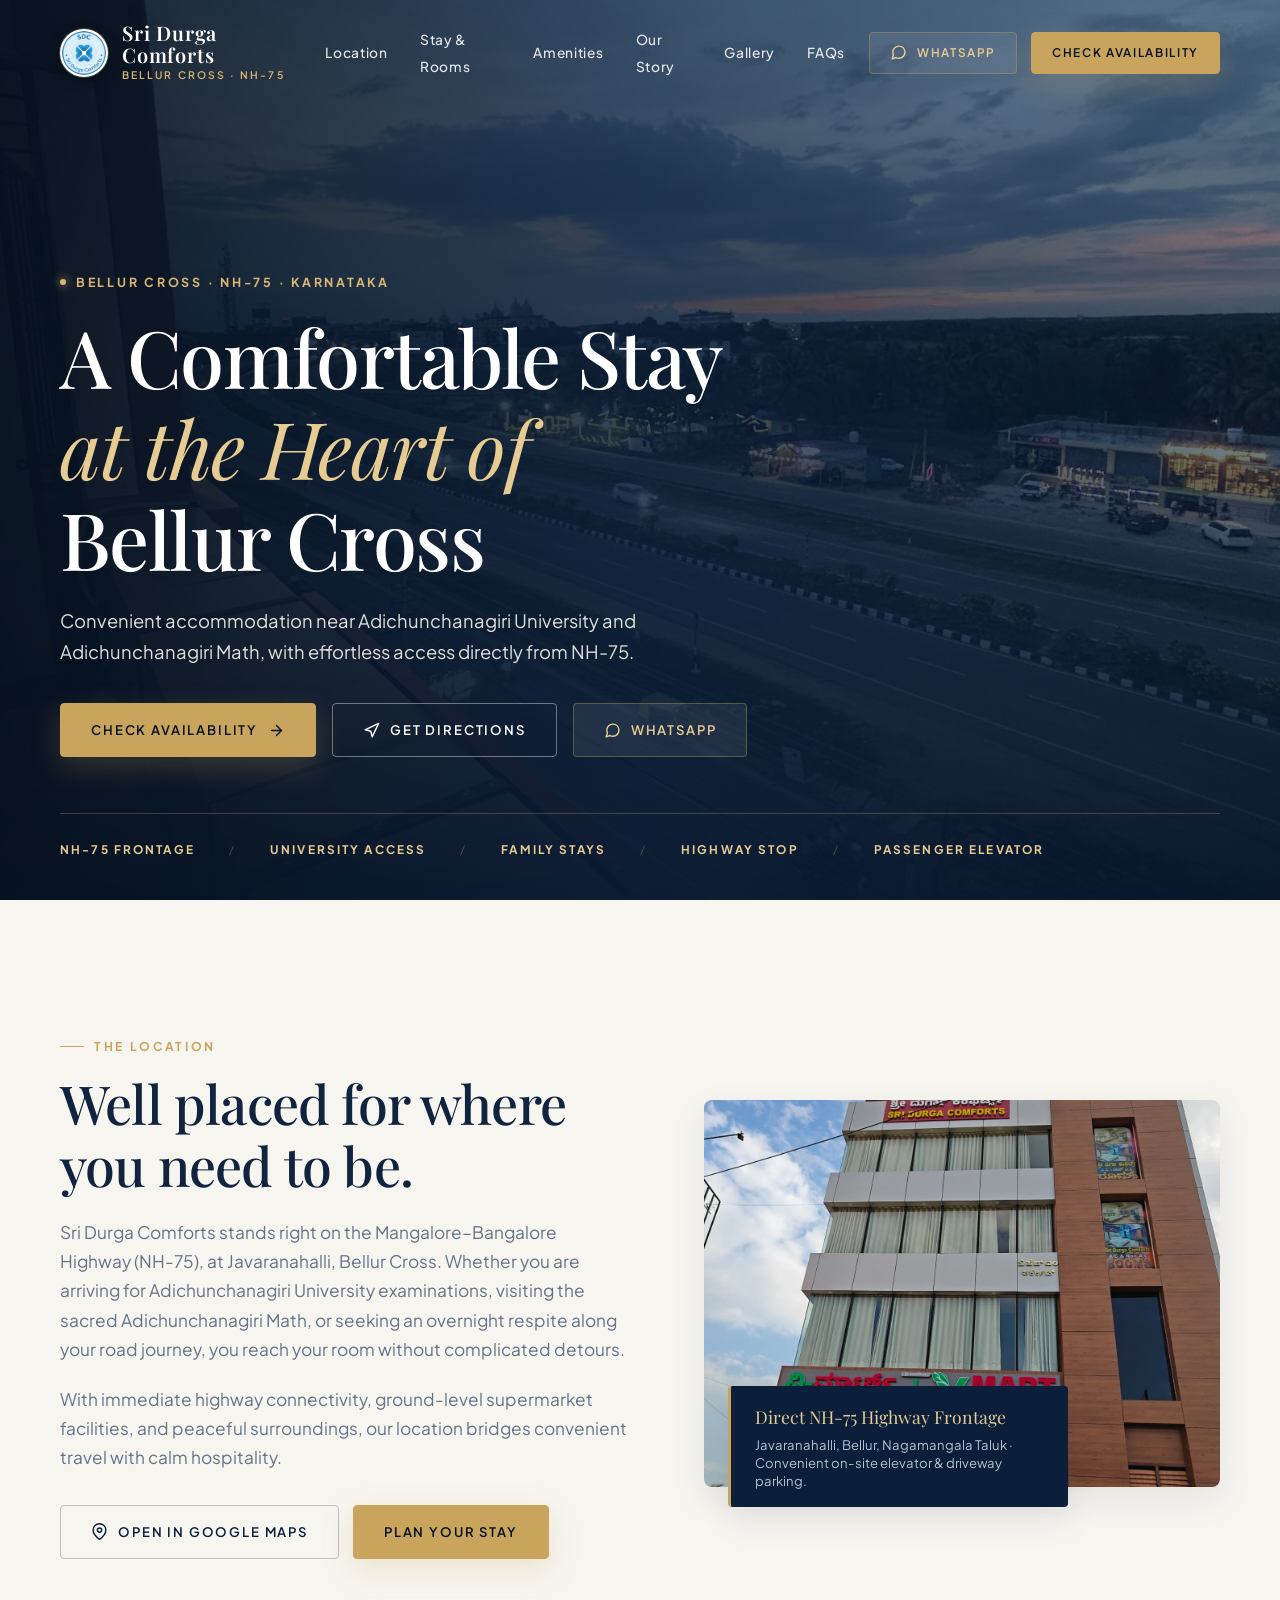
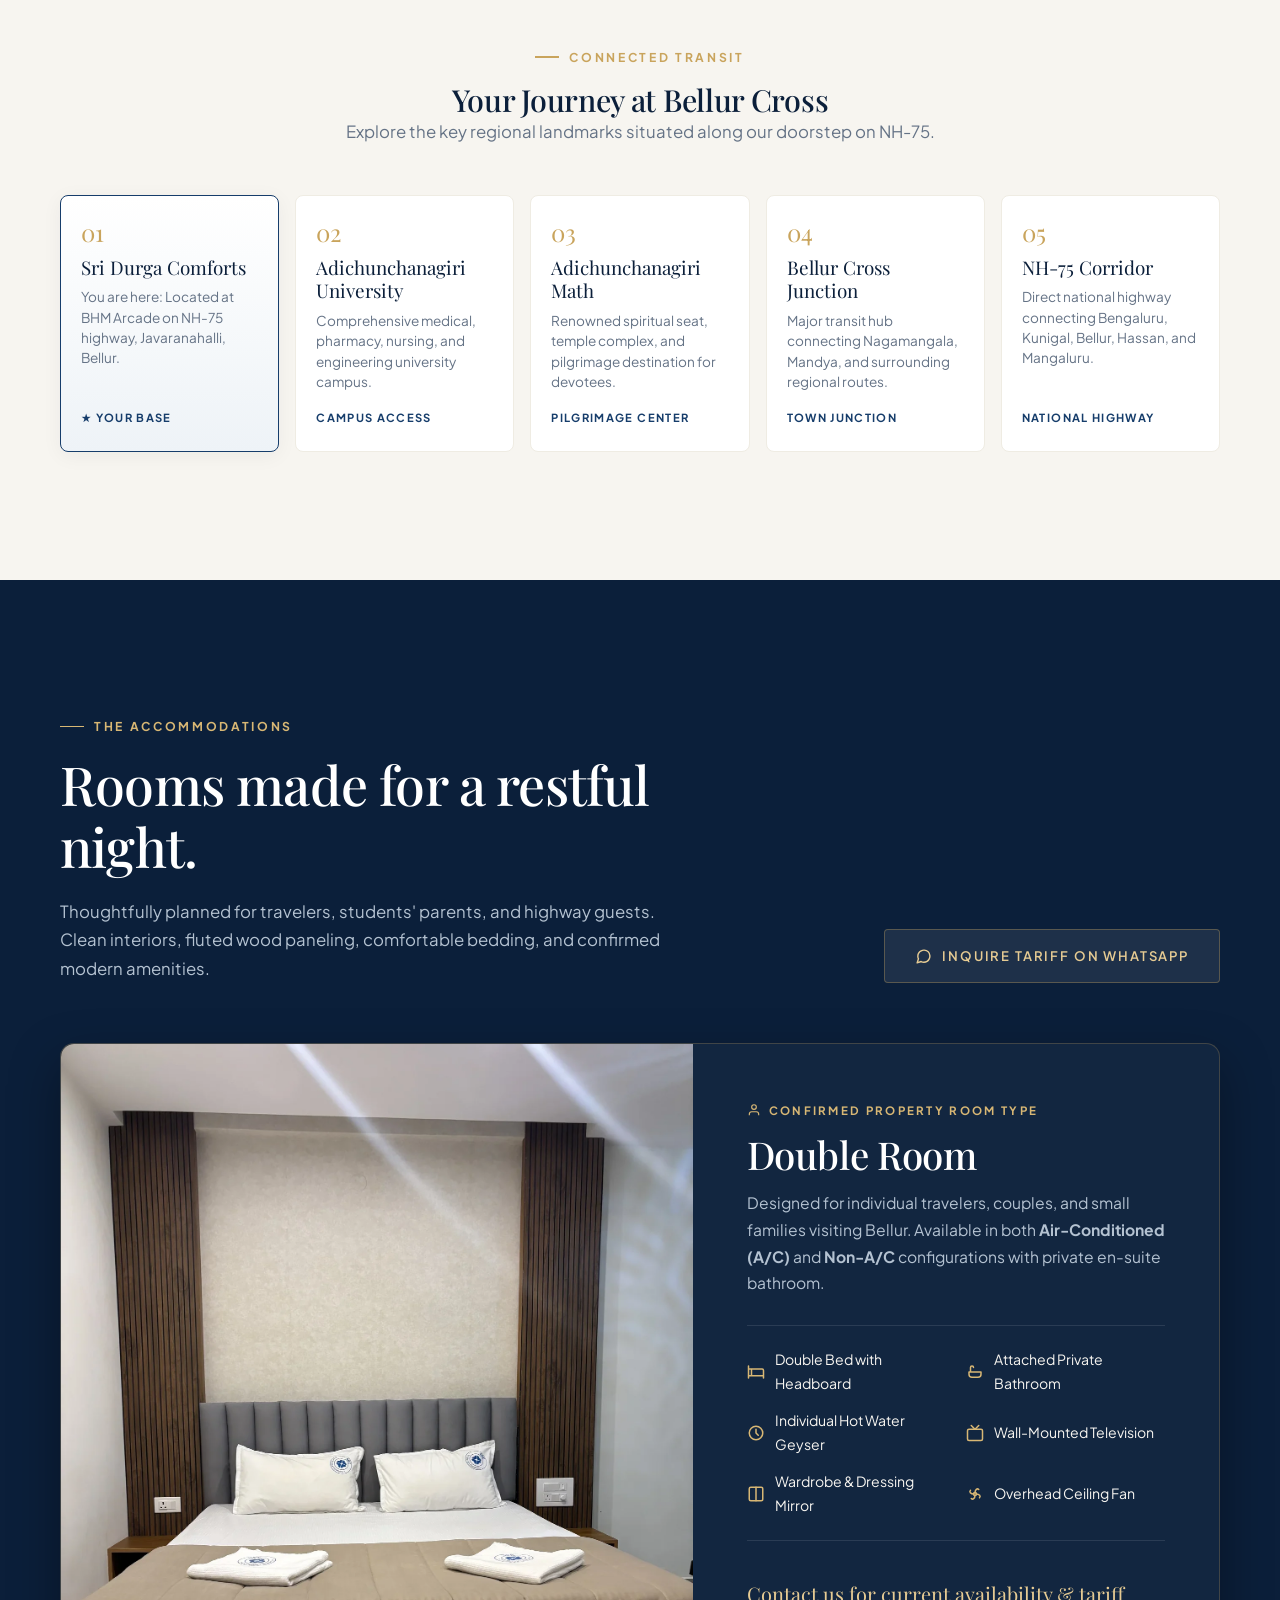
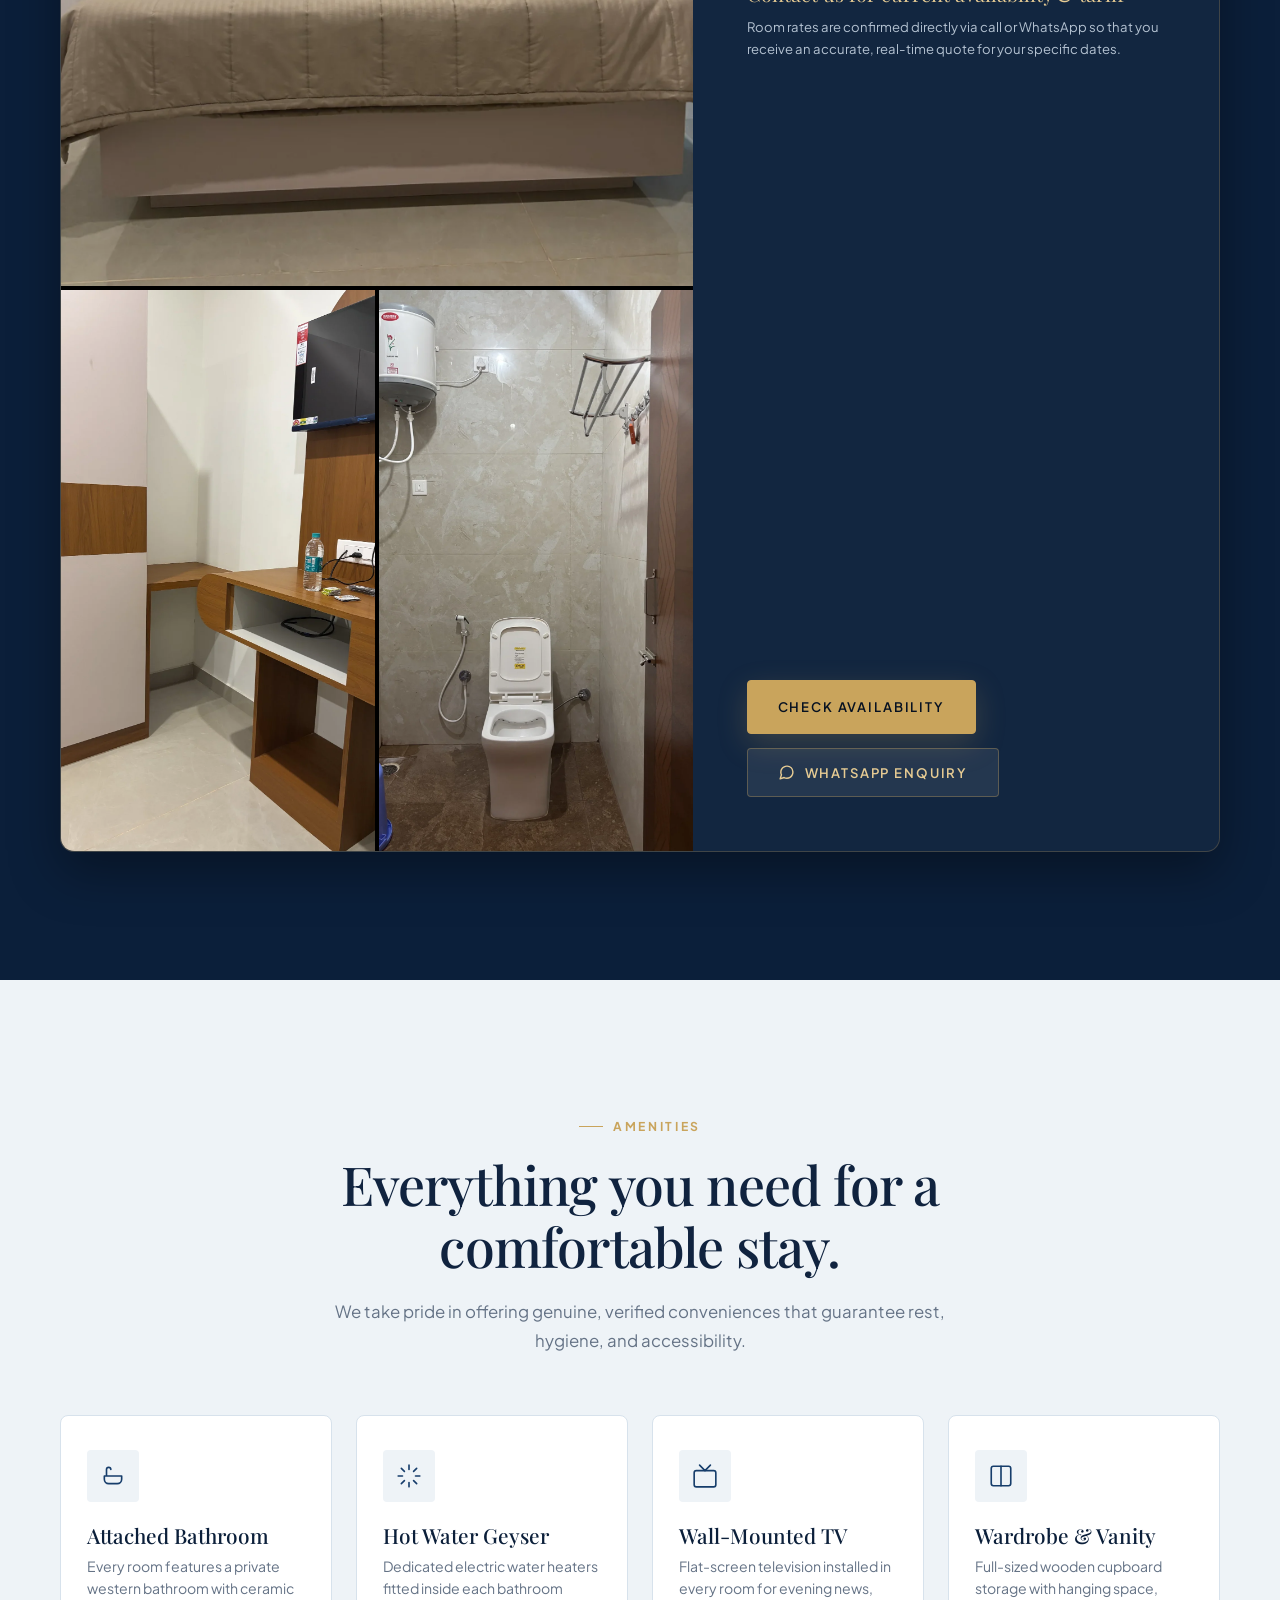
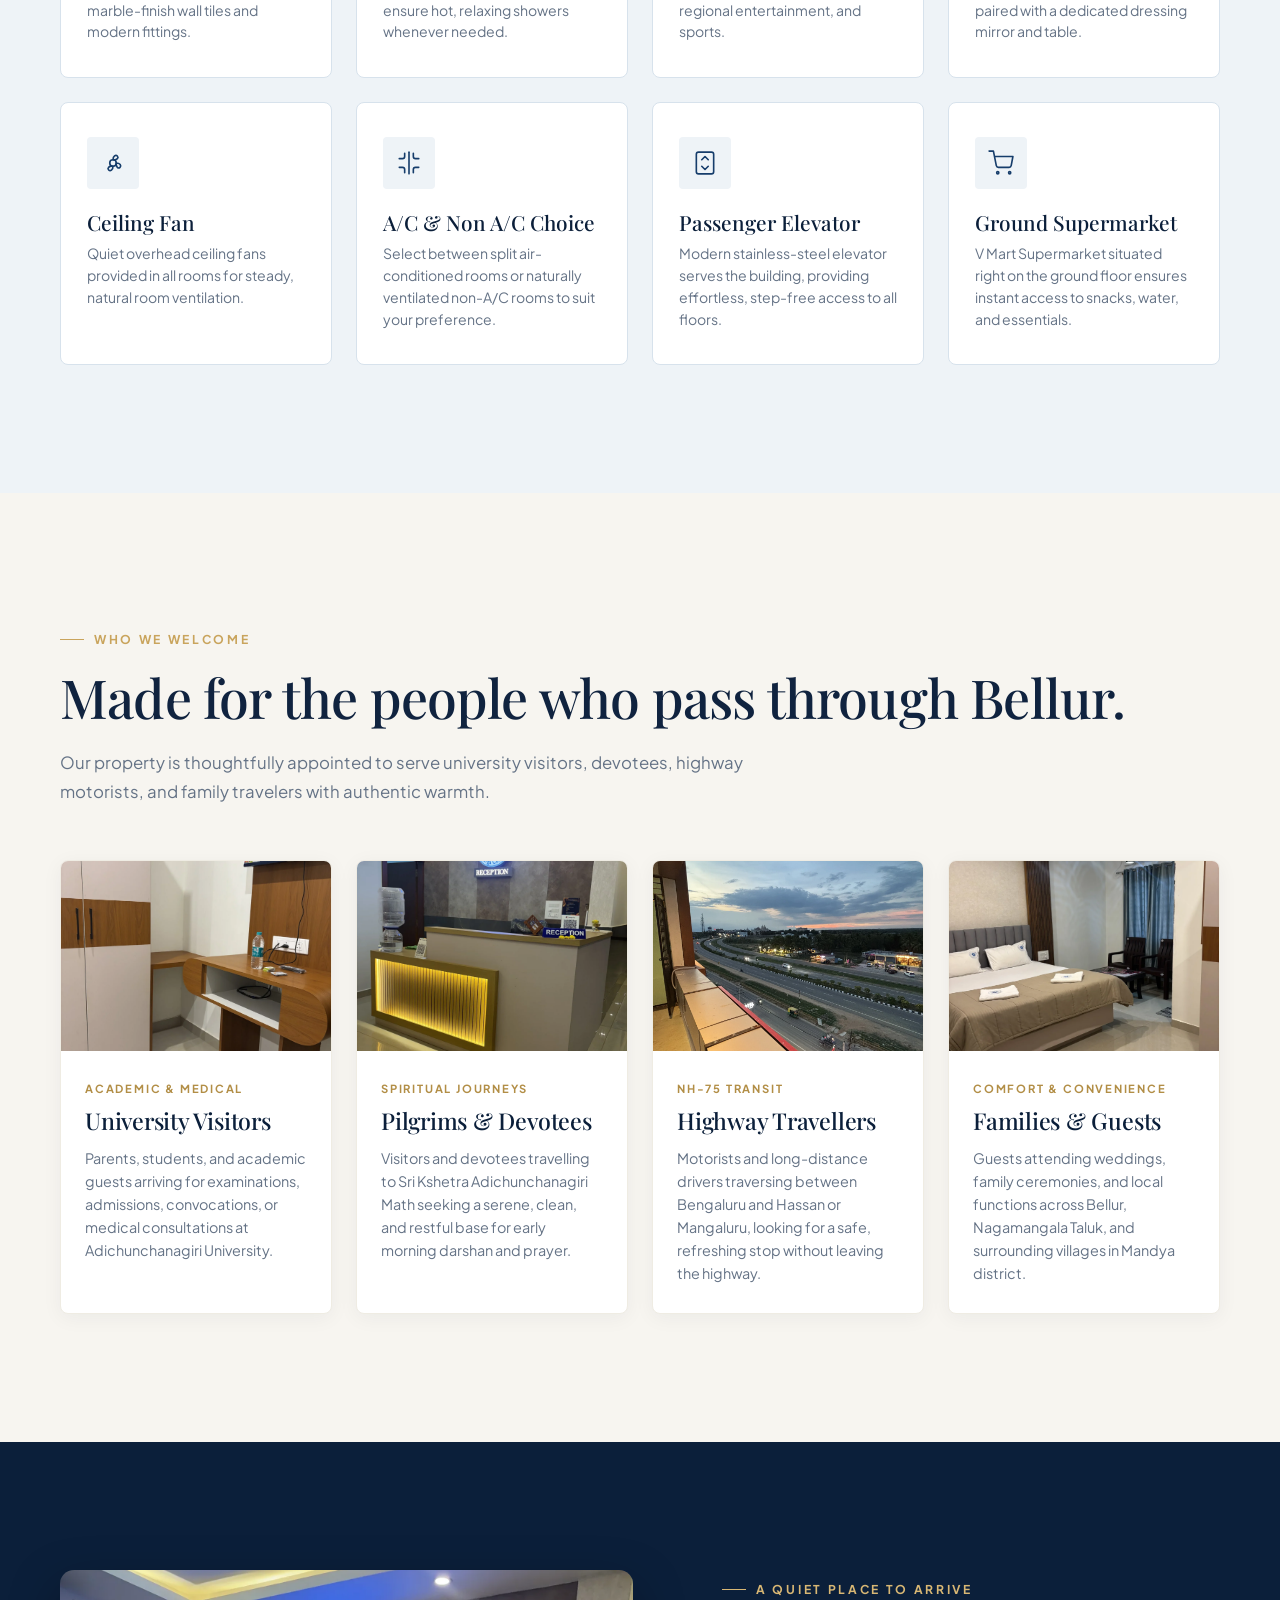
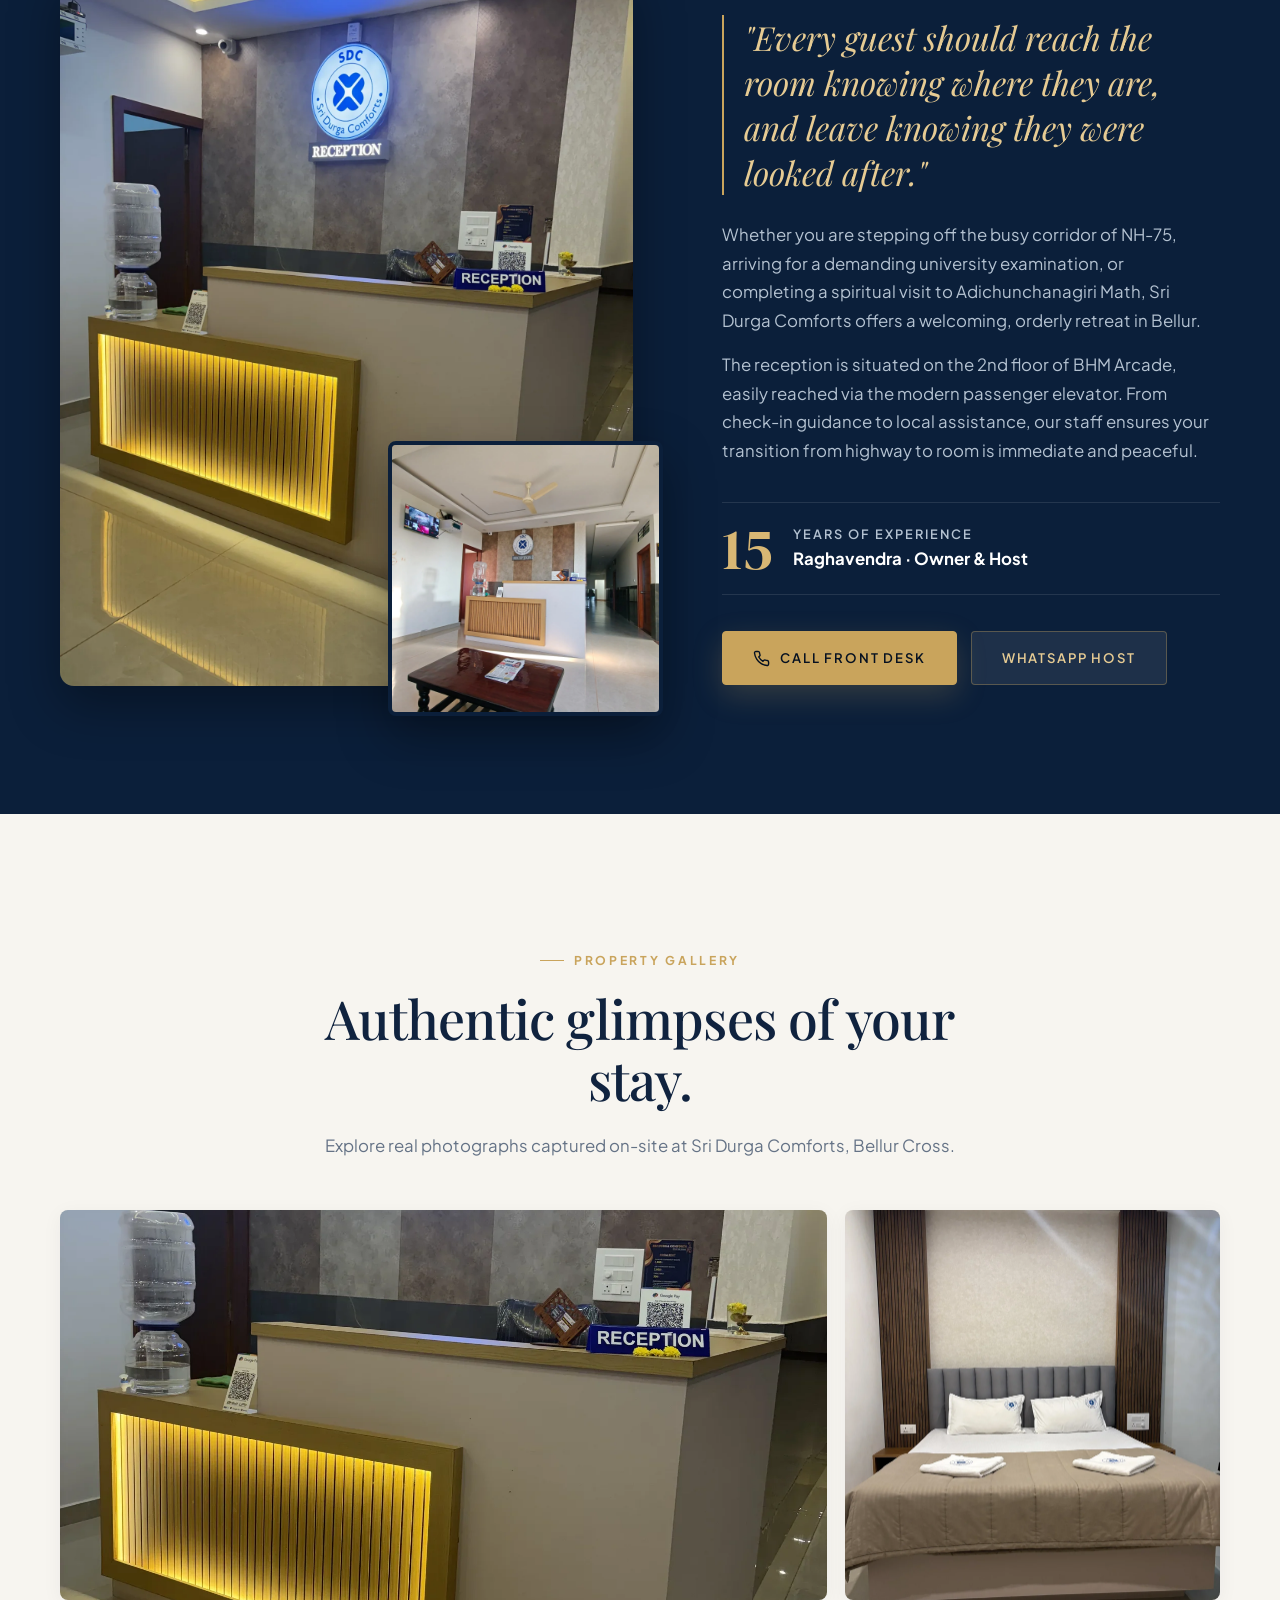
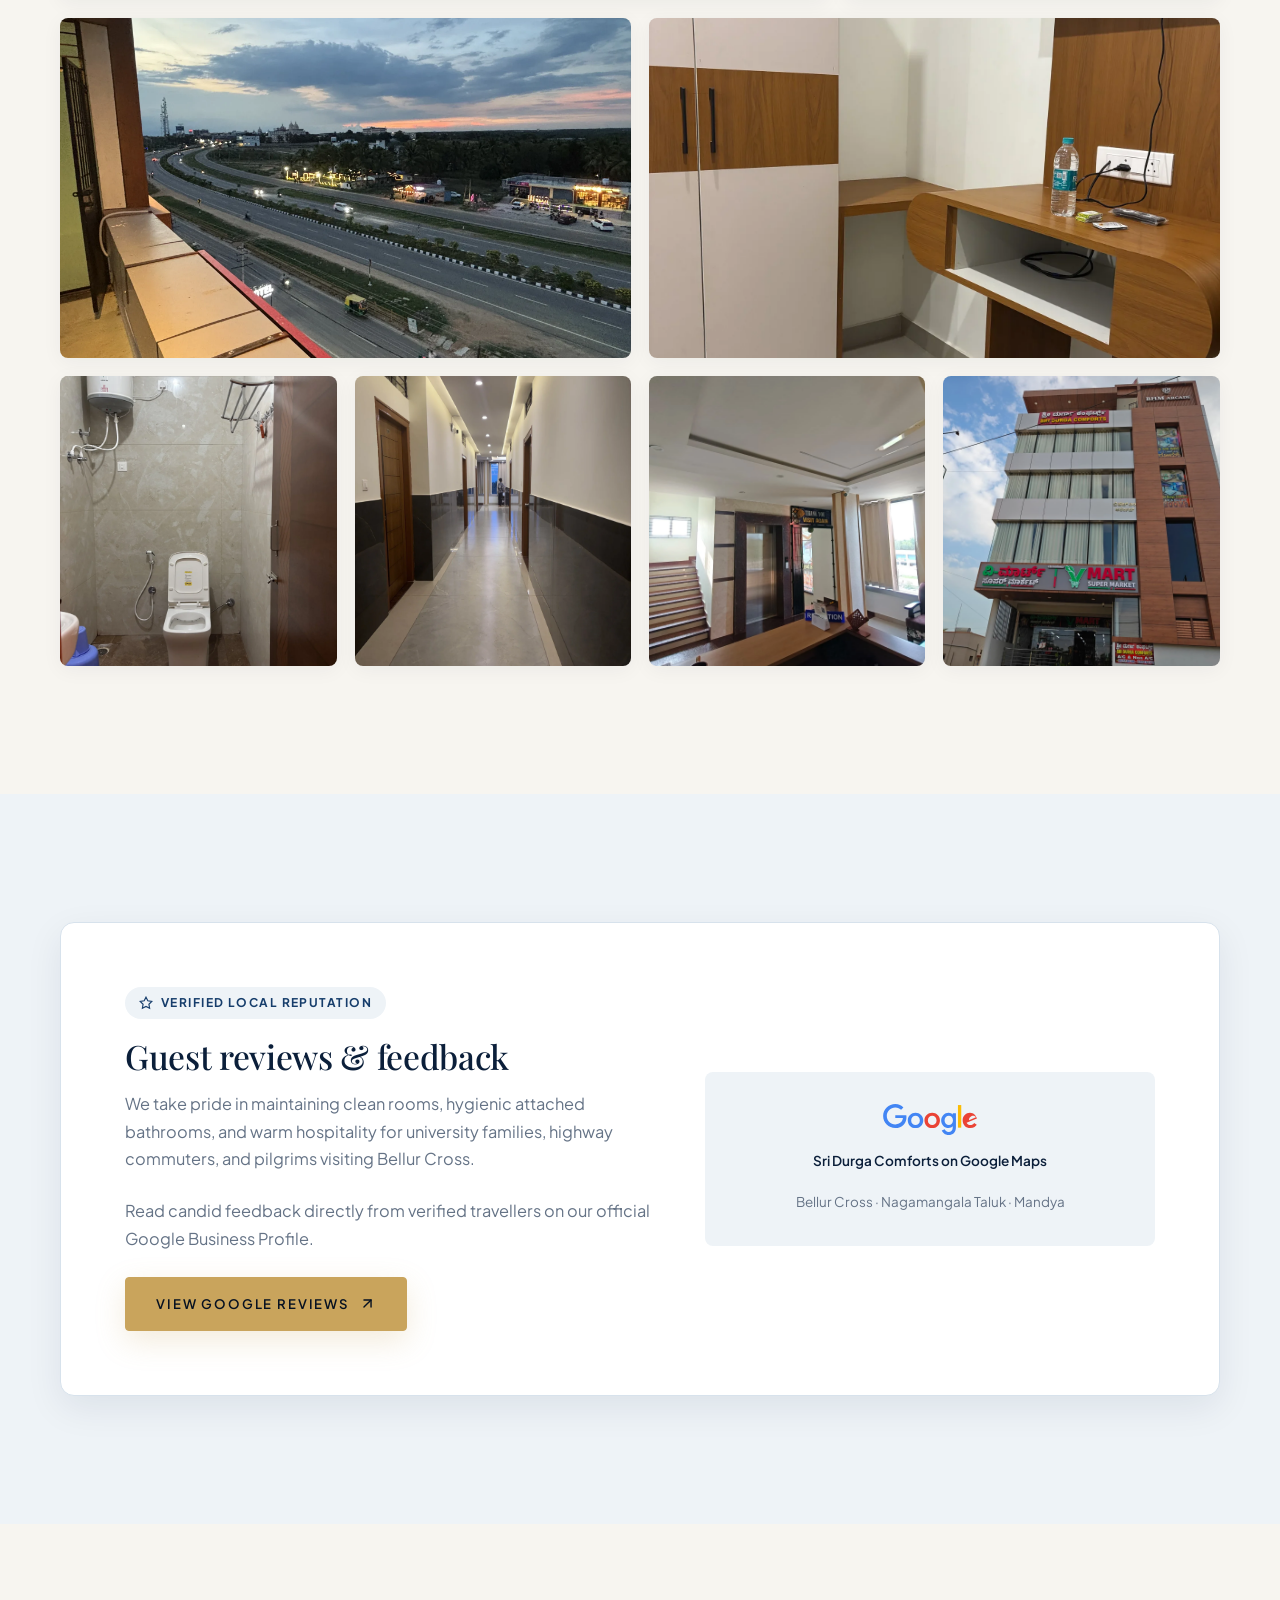
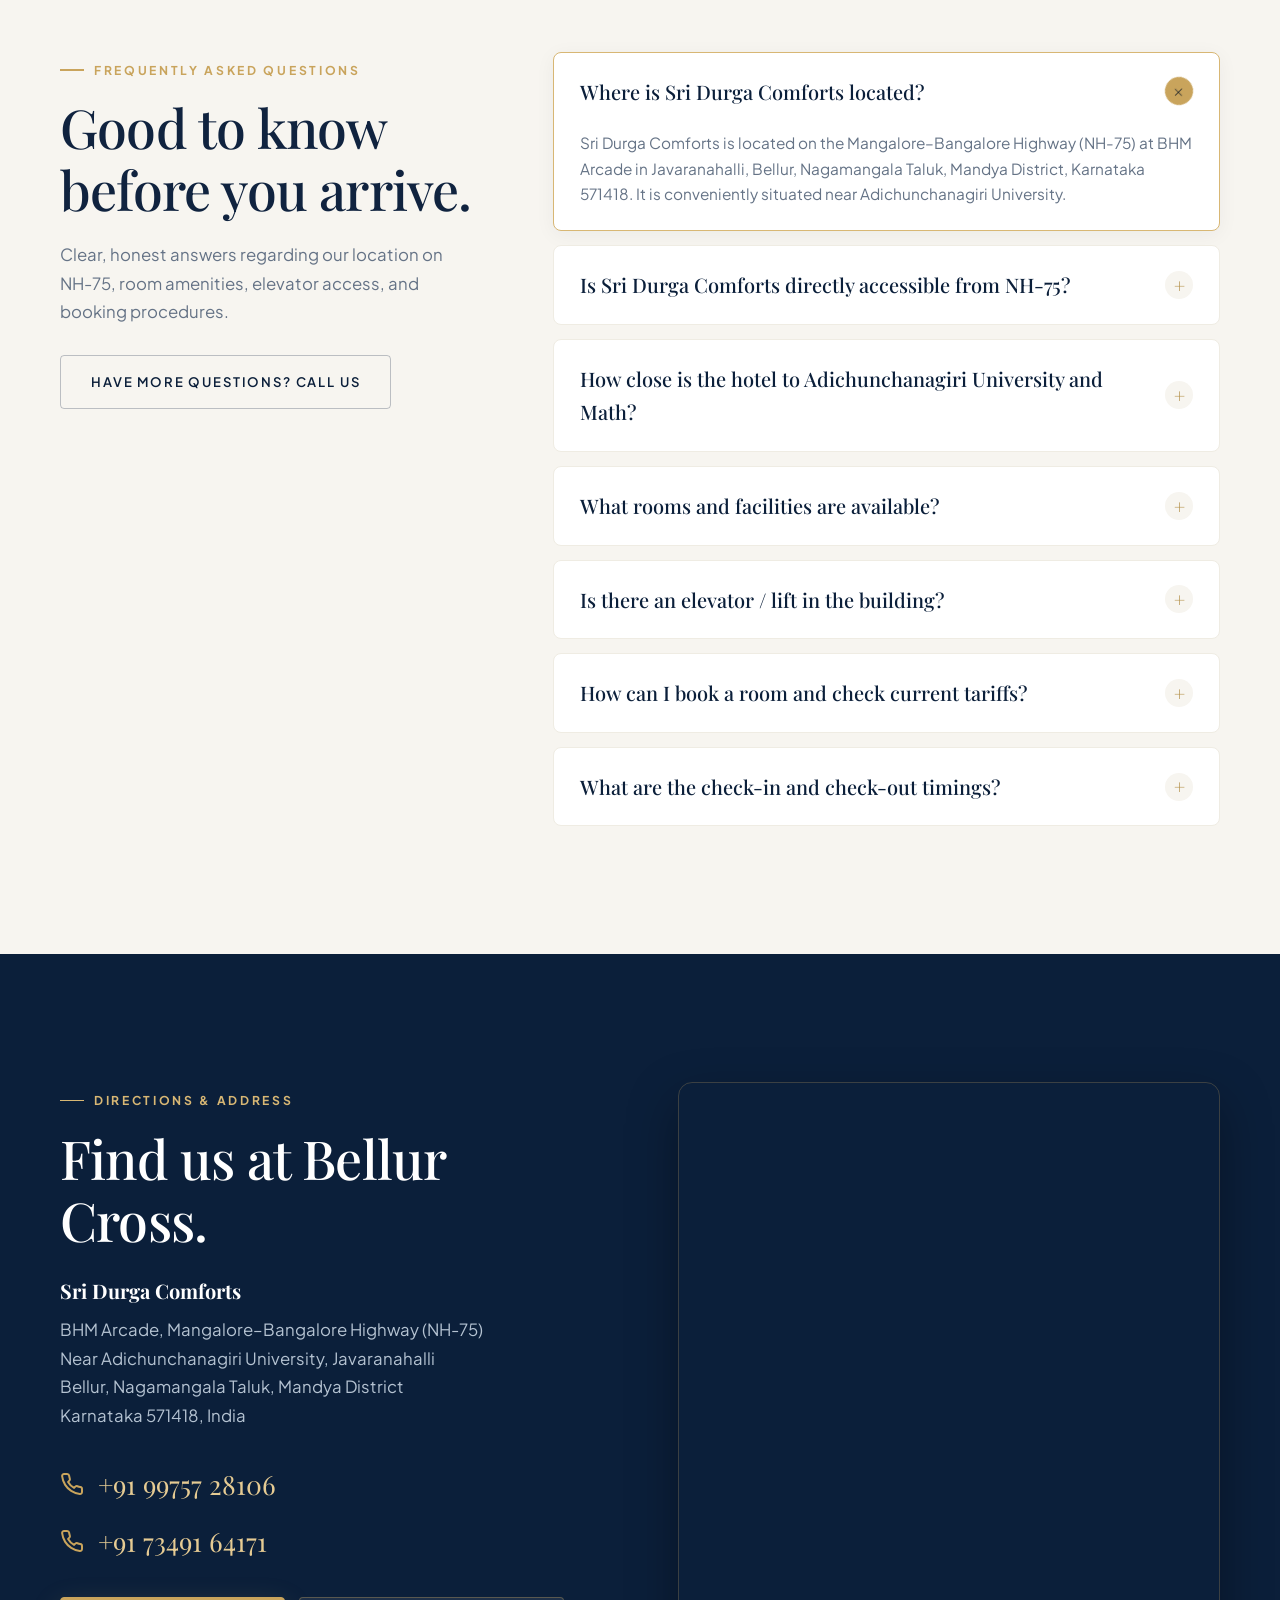
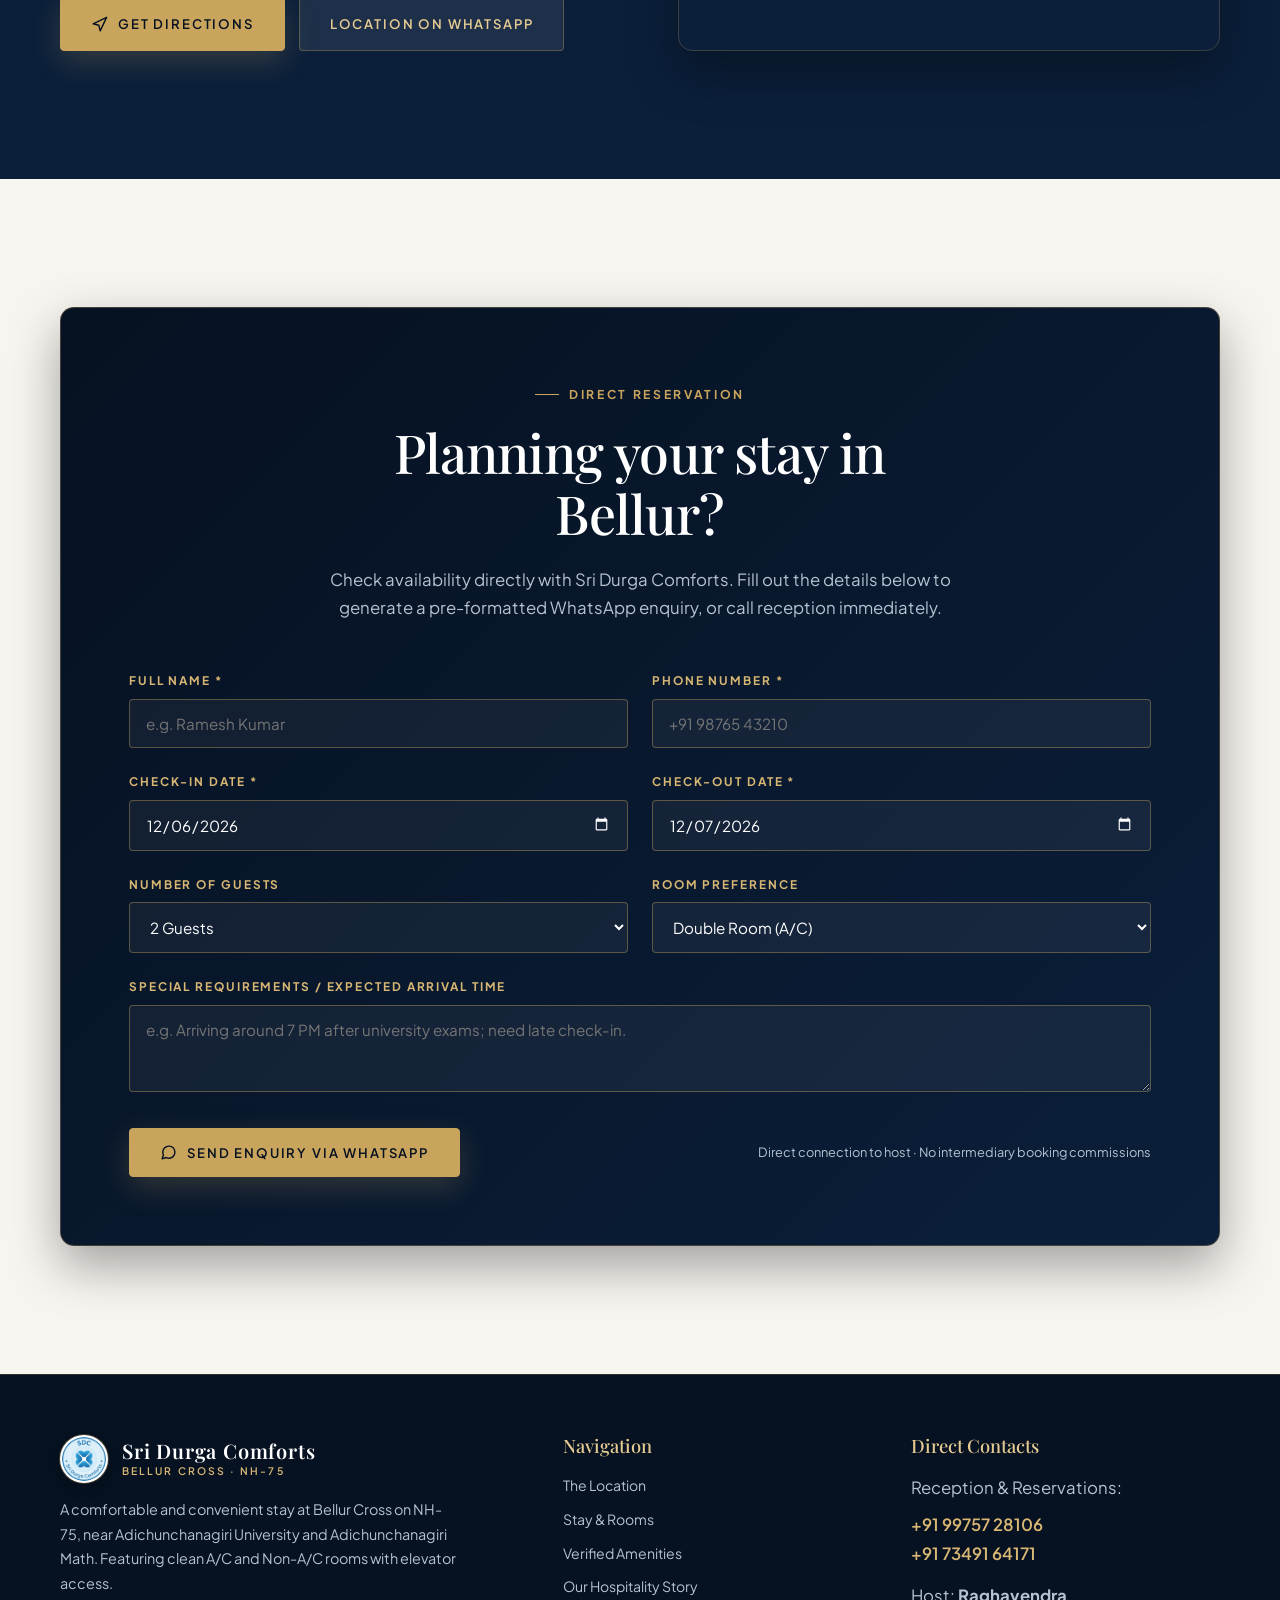
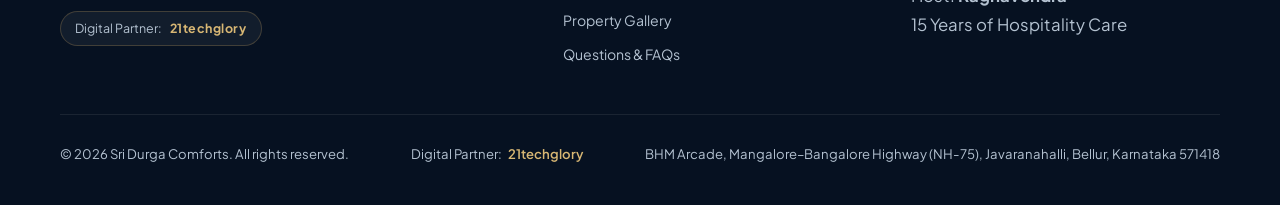
==== index.html @ f2382852 "feat: complete luxury hospitality website with official SDC logo, 21techglory digital partner credit" ====
<!DOCTYPE html>
<html lang="en">
<head>
  <meta charset="utf-8">
  <meta name="viewport" content="width=device-width, initial-scale=1, viewport-fit=cover">
  <title>Sri Durga Comforts | Stay Near Adichunchanagiri University, Bellur</title>
  
  <!-- SEO & Social Meta -->
  <meta name="description" content="Sri Durga Comforts on NH-75 at Bellur Cross offers clean, comfortable AC & Non-AC rooms near Adichunchanagiri University and Adichunchanagiri Math. Featuring attached bathrooms, TV, elevator access and direct booking.">
  <meta name="keywords" content="Sri Durga Comforts, Bellur Cross, lodge near Adichunchanagiri University, rooms near NH-75, hotels near Adichunchanagiri Math, Nagamangala stay, Mandya accommodation">
  <meta name="author" content="Sri Durga Comforts">
  <meta name="robots" content="index, follow">
  <link rel="canonical" href="https://sridurgacomforts.com">
  <meta name="theme-color" content="#0B1F3A">
  
  <!-- Open Graph / Facebook -->
  <meta property="og:type" content="hotel">
  <meta property="og:title" content="Sri Durga Comforts | Boutique Stay at Bellur Cross, NH-75">
  <meta property="og:description" content="Clean, comfortable AC and Non-AC accommodation directly on NH-75, minutes from Adichunchanagiri University and Adichunchanagiri Math.">
  <meta property="og:image" content="assets/images/reception-night-glow.jpg">
  <meta property="og:url" content="https://sridurgacomforts.com">
  <meta property="og:site_name" content="Sri Durga Comforts">

  <!-- Twitter Card -->
  <meta name="twitter:card" content="summary_large_image">
  <meta name="twitter:title" content="Sri Durga Comforts | Bellur Cross, NH-75">
  <meta name="twitter:description" content="Clean accommodation near Adichunchanagiri University with elevator, attached bathrooms and modern comforts.">
  <meta name="twitter:image" content="assets/images/reception-night-glow.jpg">

  <!-- Google Fonts: Playfair Display + DM Serif Display + Plus Jakarta Sans -->
  <link rel="preconnect" href="https://fonts.googleapis.com">
  <link rel="preconnect" href="https://fonts.gstatic.com" crossorigin>
  <link href="https://fonts.googleapis.com/css2?family=DM+Serif+Display:ital@0;1&family=Playfair+Display:ital,wght@0,500;0,600;0,700;1,400;1,600&family=Plus+Jakarta+Sans:wght@400;500;600;700&display=swap" rel="stylesheet">

  <!-- Favicon & Brand Icons -->
  <link rel="icon" type="image/png" sizes="32x32" href="favicon.png">
  <link rel="icon" type="image/x-icon" href="favicon.ico">
  <link rel="apple-touch-icon" sizes="180x180" href="apple-touch-icon.png">

  <!-- Stylesheet -->
  <link rel="stylesheet" href="assets/css/styles.css">

  <!-- Preload Critical Hero Image -->
  <link rel="preload" as="image" href="assets/images/hero-highway-dusk.webp" type="image/webp">

  <!-- Structured Data: LodgingBusiness & FAQPage Schema -->
  <script type="application/ld+json">
  {
    "@context": "https://schema.org",
    "@graph": [
      {
        "@type": "LodgingBusiness",
        "@id": "https://sridurgacomforts.com/#lodging",
        "name": "Sri Durga Comforts",
        "image": "https://sridurgacomforts.com/assets/images/reception-night-glow.jpg",
        "telephone": "+919975728106",
        "hasMap": "https://maps.app.goo.gl/2ZUZXkTBWyFUqPs5A",
        "url": "https://sridurgacomforts.com",
        "address": {
          "@type": "PostalAddress",
          "streetAddress": "Mangalore–Bangalore Highway (NH-75), Near Adichunchanagiri University, Javaranahalli",
          "addressLocality": "Bellur, Nagamangala Taluk, Mandya District",
          "addressRegion": "Karnataka",
          "postalCode": "571418",
          "addressCountry": "IN"
        },
        "geo": {
          "@type": "GeoCoordinates",
          "latitude": 12.9613889,
          "longitude": 76.732863
        },
        "amenityFeature": [
          {
            "@type": "LocationFeatureSpecification",
            "name": "Attached Bathroom with Hot Water Geyser",
            "value": true
          },
          {
            "@type": "LocationFeatureSpecification",
            "name": "Flat-Screen Television",
            "value": true
          },
          {
            "@type": "LocationFeatureSpecification",
            "name": "Full Wardrobe and Vanity Dresser",
            "value": true
          },
          {
            "@type": "LocationFeatureSpecification",
            "name": "Passenger Elevator Access",
            "value": true
          },
          {
            "@type": "LocationFeatureSpecification",
            "name": "Split Air Conditioning Option",
            "value": true
          },
          {
            "@type": "LocationFeatureSpecification",
            "name": "Direct NH-75 Highway Access",
            "value": true
          }
        ]
      },
      {
        "@type": "FAQPage",
        "@id": "https://sridurgacomforts.com/#faq",
        "mainEntity": [
          {
            "@type": "Question",
            "name": "Where is Sri Durga Comforts located?",
            "acceptedAnswer": {
              "@type": "Answer",
              "text": "Sri Durga Comforts is located on the Mangalore–Bangalore Highway (NH-75), near Adichunchanagiri University at Javaranahalli, Bellur, Nagamangala Taluk, Mandya District, Karnataka 571418."
            }
          },
          {
            "@type": "Question",
            "name": "Is Sri Durga Comforts directly accessible from NH-75?",
            "acceptedAnswer": {
              "@type": "Answer",
              "text": "Yes, Sri Durga Comforts is situated right on NH-75 at Bellur Cross, providing effortless access for travellers between Bengaluru and Mangaluru without any long detour."
            }
          },
          {
            "@type": "Question",
            "name": "Is the property close to Adichunchanagiri University and Adichunchanagiri Math?",
            "acceptedAnswer": {
              "@type": "Answer",
              "text": "Yes, the property is situated in immediate proximity to Adichunchanagiri University campus and minutes from the sacred Adichunchanagiri Math."
            }
          },
          {
            "@type": "Question",
            "name": "What room types are available at Sri Durga Comforts?",
            "acceptedAnswer": {
              "@type": "Answer",
              "text": "Sri Durga Comforts offers comfortable Double Rooms available in both Air-Conditioned (A/C) and Non-A/C options, featuring attached bathrooms, hot water geysers, wardrobes, dressing mirrors and wall-mounted televisions."
            }
          },
          {
            "@type": "Question",
            "name": "Is there an elevator / lift on the premises?",
            "acceptedAnswer": {
              "@type": "Answer",
              "text": "Yes, a smooth passenger elevator is installed in the building, providing convenient step-free access to the reception on the 2nd floor and all guest accommodation floors."
            }
          },
          {
            "@type": "Question",
            "name": "How can I book a room or check current tariffs?",
            "acceptedAnswer": {
              "@type": "Answer",
              "text": "You can contact Sri Durga Comforts directly by phone at +91 99757 28106 or +91 73491 64171, send an instant WhatsApp message, or submit the booking form on this website."
            }
          }
        ]
      }
    ]
  }
  </script>
</head>
<body>

  <!-- ==========================================================================
       TOP NAVIGATION
       ========================================================================== -->
  <header class="site-header" id="navbar">
    <div class="container header-container">
      <a href="#hero" class="brand-mark" aria-label="Sri Durga Comforts Home">
        <img src="logo.png" alt="Sri Durga Comforts Official Logo" class="brand-mark__emblem" width="48" height="48">
        <div class="brand-mark__text">
          <span class="brand-mark__name">Sri Durga Comforts</span>
          <span class="brand-mark__sub">Bellur Cross · NH-75</span>
        </div>
      </a>

      <!-- Desktop Links -->
      <nav aria-label="Main Navigation">
        <ul class="nav-links">
          <li><a href="#location">Location</a></li>
          <li><a href="#stay">Stay & Rooms</a></li>
          <li><a href="#amenities">Amenities</a></li>
          <li><a href="#hospitality">Our Story</a></li>
          <li><a href="#gallery">Gallery</a></li>
          <li><a href="#faqs">FAQs</a></li>
        </ul>
      </nav>

      <!-- Desktop Header CTAs -->
      <div class="header-actions">
        <a href="https://wa.me/919975728106?text=Hello%20Sri%20Durga%20Comforts%2C%20I%20would%20like%20to%20enquire%20about%20room%20availability." target="_blank" rel="noopener noreferrer" class="btn btn--whatsapp" aria-label="WhatsApp Enquiry">
          <svg viewBox="0 0 24 24" fill="none" stroke="currentColor" stroke-width="2" stroke-linecap="round" stroke-linejoin="round" aria-hidden="true"><path d="M21 11.5a8.38 8.38 0 0 1-.9 3.8 8.5 8.5 0 0 1-7.6 4.7 8.38 8.38 0 0 1-3.8-.9L3 21l1.9-5.7a8.38 8.38 0 0 1-.9-3.8 8.5 8.5 0 0 1 4.7-7.6 8.38 8.38 0 0 1 3.8-.9h.5a8.48 8.48 0 0 1 8 8v.5z"/></svg>
          WhatsApp
        </a>
        <a href="#booking" class="btn btn--primary">Check Availability</a>
        
        <!-- Mobile Menu Toggle Button -->
        <button class="menu-toggle" aria-label="Open mobile navigation menu" aria-expanded="false" aria-controls="mobileDrawer">
          <div class="menu-toggle__bars" aria-hidden="true">
            <span></span>
            <span></span>
            <span></span>
          </div>
        </button>
      </div>
    </div>
  </header>

  <!-- Mobile Navigation Drawer -->
  <div class="mobile-drawer" id="mobileDrawer" aria-hidden="true">
    <div class="mobile-drawer__header">
      <a href="#hero" class="brand-mark">
        <img src="logo.png" alt="Sri Durga Comforts Official Logo" class="brand-mark__emblem" width="42" height="42">
        <div class="brand-mark__text">
          <span class="brand-mark__name">Sri Durga Comforts</span>
          <span class="brand-mark__sub">Bellur Cross · NH-75</span>
        </div>
      </a>
    </div>
    <ul class="mobile-nav-links">
      <li><a href="#location">The Location <span>→</span></a></li>
      <li><a href="#stay">Stay & Rooms <span>→</span></a></li>
      <li><a href="#amenities">Amenities <span>→</span></a></li>
      <li><a href="#hospitality">Our Story & Reception <span>→</span></a></li>
      <li><a href="#gallery">Property Gallery <span>→</span></a></li>
      <li><a href="#reviews">Guest Reviews <span>→</span></a></li>
      <li><a href="#faqs">Questions & FAQs <span>→</span></a></li>
      <li><a href="#booking">Book Directly <span>→</span></a></li>
    </ul>

    <div class="mobile-drawer__footer">
      <a href="tel:+919975728106" class="btn btn--primary">Call +91 99757 28106</a>
      <a href="https://wa.me/919975728106?text=Hello%20Sri%20Durga%20Comforts%2C%20I%20would%20like%20to%20check%20room%20availability." target="_blank" rel="noopener noreferrer" class="btn btn--whatsapp">Enquire on WhatsApp</a>
      <p>Sri Durga Comforts · NH-75, Bellur Cross, Mandya, Karnataka</p>
    </div>
  </div>

  <!-- ==========================================================================
       HERO SECTION (Cinematic Editorial Hospitality Hero)
       ========================================================================== -->
  <section class="hero" id="hero">
    <img src="assets/images/hero-highway-dusk.webp" alt="Scenic highway sunset view from Sri Durga Comforts balcony looking over NH-75 at Bellur Cross" class="hero__bg" width="2000" height="1500">
    <div class="hero__overlay" aria-hidden="true"></div>

    <div class="container hero__content">
      <div class="hero__eyebrow">
        <span class="hero__eyebrow-dot"></span>
        BELLUR CROSS · NH-75 · KARNATAKA
      </div>

      <h1>
        A Comfortable Stay<br>
        <em>at the Heart of</em><br>
        Bellur Cross
      </h1>

      <p class="hero__sub">
        Convenient accommodation near Adichunchanagiri University and Adichunchanagiri Math, with effortless access directly from NH-75.
      </p>

      <div class="hero__cta-group">
        <a href="#booking" class="btn btn--primary">
          Check Availability
          <svg viewBox="0 0 24 24" fill="none" stroke="currentColor" stroke-width="2" stroke-linecap="round" stroke-linejoin="round" aria-hidden="true"><line x1="5" y1="12" x2="19" y2="12"></line><polyline points="12 5 19 12 12 19"></polyline></svg>
        </a>
        <a href="https://maps.app.goo.gl/2ZUZXkTBWyFUqPs5A" target="_blank" rel="noopener noreferrer" class="btn btn--outline-white">
          <svg viewBox="0 0 24 24" fill="none" stroke="currentColor" stroke-width="2" stroke-linecap="round" stroke-linejoin="round" aria-hidden="true"><polygon points="3 11 22 2 13 21 11 13 3 11"></polygon></svg>
          Get Directions
        </a>
        <a href="https://wa.me/919975728106?text=Hello%20Sri%20Durga%20Comforts%2C%20I%20would%20like%20to%20check%20room%20availability." target="_blank" rel="noopener noreferrer" class="btn btn--whatsapp">
          <svg viewBox="0 0 24 24" fill="none" stroke="currentColor" stroke-width="2" stroke-linecap="round" stroke-linejoin="round" aria-hidden="true"><path d="M21 11.5a8.38 8.38 0 0 1-.9 3.8 8.5 8.5 0 0 1-7.6 4.7 8.38 8.38 0 0 1-3.8-.9L3 21l1.9-5.7a8.38 8.38 0 0 1-.9-3.8 8.5 8.5 0 0 1 4.7-7.6 8.38 8.38 0 0 1 3.8-.9h.5a8.48 8.48 0 0 1 8 8v.5z"/></svg>
          WhatsApp
        </a>
      </div>

      <!-- Information Rail -->
      <div class="hero__rail">
        <div class="hero__rail-item">NH-75 FRONTAGE</div>
        <span class="hero__rail-separator">/</span>
        <div class="hero__rail-item">UNIVERSITY ACCESS</div>
        <span class="hero__rail-separator">/</span>
        <div class="hero__rail-item">FAMILY STAYS</div>
        <span class="hero__rail-separator">/</span>
        <div class="hero__rail-item">HIGHWAY STOP</div>
        <span class="hero__rail-separator">/</span>
        <div class="hero__rail-item">PASSENGER ELEVATOR</div>
      </div>
    </div>
  </section>

  <!-- ==========================================================================
       SECTION 1 — LOCATION STORY & JOURNEY
       ========================================================================== -->
  <section class="section section--ivory" id="location">
    <div class="container">
      <div class="location-story-grid">
        <div class="location-story__content">
          <span class="eyebrow">The Location</span>
          <h2>Well placed for where you need to be.</h2>
          <p>
            Sri Durga Comforts stands right on the Mangalore–Bangalore Highway (NH-75), at Javaranahalli, Bellur Cross. Whether you are arriving for Adichunchanagiri University examinations, visiting the sacred Adichunchanagiri Math, or seeking an overnight respite along your road journey, you reach your room without complicated detours.
          </p>
          <p>
            With immediate highway connectivity, ground-level supermarket facilities, and peaceful surroundings, our location bridges convenient travel with calm hospitality.
          </p>
          <div style="margin-top: 32px; display: flex; flex-wrap: wrap; gap: 14px;">
            <a href="https://maps.app.goo.gl/2ZUZXkTBWyFUqPs5A" target="_blank" rel="noopener noreferrer" class="btn btn--outline-navy">
              <svg viewBox="0 0 24 24" fill="none" stroke="currentColor" stroke-width="2" stroke-linecap="round" stroke-linejoin="round" aria-hidden="true"><path d="M21 10c0 7-9 13-9 13s-9-6-9-13a9 9 0 0 1 18 0z"></path><circle cx="12" cy="10" r="3"></circle></svg>
              Open in Google Maps
            </a>
            <a href="#booking" class="btn btn--primary">Plan Your Stay</a>
          </div>
        </div>

        <div class="location-story__media">
          <div class="location-story__image-wrap">
            <img src="assets/images/hotel-exterior-building.webp" alt="Sri Durga Comforts building at BHM Arcade, Bellur Cross, with direct access from NH-75" loading="lazy" width="1280" height="1280">
          </div>
          <div class="floating-pill">
            <div class="floating-pill__title">Direct NH-75 Highway Frontage</div>
            <div class="floating-pill__desc">Javaranahalli, Bellur, Nagamangala Taluk · Convenient on-site elevator & driveway parking.</div>
          </div>
        </div>
      </div>

      <!-- Horizontal Landmark Journey -->
      <div class="journey-header">
        <span class="eyebrow">Connected Transit</span>
        <h3 style="color: var(--navy-900);">Your Journey at Bellur Cross</h3>
        <p>Explore the key regional landmarks situated along our doorstep on NH-75.</p>
      </div>

      <div class="journey-track" id="journeyTrack">
        <!-- Step 1 -->
        <div class="journey-step current">
          <div class="journey-step__number">01</div>
          <div class="journey-step__title">Sri Durga Comforts</div>
          <div class="journey-step__desc">You are here: Located at BHM Arcade on NH-75 highway, Javaranahalli, Bellur.</div>
          <div class="journey-step__badge">★ Your Base</div>
        </div>

        <!-- Step 2 -->
        <div class="journey-step">
          <div class="journey-step__number">02</div>
          <div class="journey-step__title">Adichunchanagiri University</div>
          <div class="journey-step__desc">Comprehensive medical, pharmacy, nursing, and engineering university campus.</div>
          <div class="journey-step__badge">Campus Access</div>
        </div>

        <!-- Step 3 -->
        <div class="journey-step">
          <div class="journey-step__number">03</div>
          <div class="journey-step__title">Adichunchanagiri Math</div>
          <div class="journey-step__desc">Renowned spiritual seat, temple complex, and pilgrimage destination for devotees.</div>
          <div class="journey-step__badge">Pilgrimage Center</div>
        </div>

        <!-- Step 4 -->
        <div class="journey-step">
          <div class="journey-step__number">04</div>
          <div class="journey-step__title">Bellur Cross Junction</div>
          <div class="journey-step__desc">Major transit hub connecting Nagamangala, Mandya, and surrounding regional routes.</div>
          <div class="journey-step__badge">Town Junction</div>
        </div>

        <!-- Step 5 -->
        <div class="journey-step">
          <div class="journey-step__number">05</div>
          <div class="journey-step__title">NH-75 Corridor</div>
          <div class="journey-step__desc">Direct national highway connecting Bengaluru, Kunigal, Bellur, Hassan, and Mangaluru.</div>
          <div class="journey-step__badge">National Highway</div>
        </div>
      </div>
    </div>
  </section>

  <!-- ==========================================================================
       SECTION 2 — STAY & ROOMS
       ========================================================================== -->
  <section class="section section--navy" id="stay">
    <div class="container">
      <div class="rooms-intro">
        <div>
          <span class="eyebrow">The Accommodations</span>
          <h2>Rooms made for a restful night.</h2>
          <p>
            Thoughtfully planned for travelers, students' parents, and highway guests. Clean interiors, fluted wood paneling, comfortable bedding, and confirmed modern amenities.
          </p>
        </div>
        <div style="text-align: right;">
          <a href="https://wa.me/919975728106?text=Hello%20Sri%20Durga%20Comforts%2C%20I%20would%20like%20to%20enquire%20about%20room%20tariffs%20and%20availability." target="_blank" rel="noopener noreferrer" class="btn btn--whatsapp">
            <svg viewBox="0 0 24 24" fill="none" stroke="currentColor" stroke-width="2" stroke-linecap="round" stroke-linejoin="round" aria-hidden="true"><path d="M21 11.5a8.38 8.38 0 0 1-.9 3.8 8.5 8.5 0 0 1-7.6 4.7 8.38 8.38 0 0 1-3.8-.9L3 21l1.9-5.7a8.38 8.38 0 0 1-.9-3.8 8.5 8.5 0 0 1 4.7-7.6 8.38 8.38 0 0 1 3.8-.9h.5a8.48 8.48 0 0 1 8 8v.5z"/></svg>
            Inquire Tariff on WhatsApp
          </a>
        </div>
      </div>

      <!-- Factual Room Editorial Presentation -->
      <article class="room-editorial-card">
        <div class="room-gallery-strip">
          <div class="room-gallery-strip__main">
            <img src="assets/images/room-double-bed-editorial.webp" alt="Double bedroom at Sri Durga Comforts with upholstered headboard, decorative fluting and crisp linens" loading="lazy" width="1500" height="1999">
          </div>
          <div class="room-gallery-strip__thumbs">
            <img src="assets/images/room-wardrobe-tv-console.webp" alt="Room wardrobe, vanity mirror and wall mounted TV console at Sri Durga Comforts" loading="lazy" width="1500" height="1999">
            <img src="assets/images/bathroom-marble-geyser.webp" alt="Attached modern bathroom with water heater geyser at Sri Durga Comforts" loading="lazy" width="1500" height="1999">
          </div>
        </div>

        <div class="room-details-panel">
          <div>
            <div class="room-details__badge">
              <svg width="14" height="14" viewBox="0 0 24 24" fill="none" stroke="currentColor" stroke-width="2"><path d="M20 21v-2a4 4 0 0 0-4-4H8a4 4 0 0 0-4 4v2"></path><circle cx="12" cy="7" r="4"></circle></svg>
              Confirmed Property Room Type
            </div>
            <h3>Double Room</h3>
            <p>
              Designed for individual travelers, couples, and small families visiting Bellur. Available in both <strong>Air-Conditioned (A/C)</strong> and <strong>Non-A/C</strong> configurations with private en-suite bathroom.
            </p>

            <div class="room-features-grid">
              <div class="room-feature-item">
                <svg viewBox="0 0 24 24" fill="none" stroke="currentColor" stroke-width="2" stroke-linecap="round" stroke-linejoin="round" aria-hidden="true"><path d="M2 4v16M2 8h18a2 2 0 0 1 2 2v10M2 17h20M6 8v9"></path></svg>
                <span>Double Bed with Headboard</span>
              </div>
              <div class="room-feature-item">
                <svg viewBox="0 0 24 24" fill="none" stroke="currentColor" stroke-width="2" stroke-linecap="round" stroke-linejoin="round" aria-hidden="true"><path d="M4 12h16v3a4 4 0 0 1-4 4H8a4 4 0 0 1-4-4zM6 12V6a2 2 0 0 1 4 0"></path></svg>
                <span>Attached Private Bathroom</span>
              </div>
              <div class="room-feature-item">
                <svg viewBox="0 0 24 24" fill="none" stroke="currentColor" stroke-width="2" stroke-linecap="round" stroke-linejoin="round" aria-hidden="true"><circle cx="12" cy="12" r="9"></circle><path d="M12 7v5l3 3"></path></svg>
                <span>Individual Hot Water Geyser</span>
              </div>
              <div class="room-feature-item">
                <svg viewBox="0 0 24 24" fill="none" stroke="currentColor" stroke-width="2" stroke-linecap="round" stroke-linejoin="round" aria-hidden="true"><rect x="2" y="7" width="20" height="15" rx="2" ry="2"></rect><polyline points="17 2 12 7 7 2"></polyline></svg>
                <span>Wall-Mounted Television</span>
              </div>
              <div class="room-feature-item">
                <svg viewBox="0 0 24 24" fill="none" stroke="currentColor" stroke-width="2" stroke-linecap="round" stroke-linejoin="round" aria-hidden="true"><rect x="3" y="3" width="18" height="18" rx="2"></rect><line x1="12" y1="3" x2="12" y2="21"></line></svg>
                <span>Wardrobe & Dressing Mirror</span>
              </div>
              <div class="room-feature-item">
                <svg viewBox="0 0 24 24" fill="none" stroke="currentColor" stroke-width="2" stroke-linecap="round" stroke-linejoin="round" aria-hidden="true"><path d="M12 12m-2 0a2 2 0 1 0 4 0a2 2 0 1 0 -4 0"></path><path d="M12 10.5C12 6 15 4 17 6M13.5 12C18 12 20 15 18 17M12 13.5C12 18 9 20 7 18M10.5 12C6 12 4 9 6 7"></path></svg>
                <span>Overhead Ceiling Fan</span>
              </div>
            </div>

            <div class="room-pricing-note">
              <div class="room-pricing-note__tariff">Contact us for current availability & tariff</div>
              <div class="room-pricing-note__sub">Room rates are confirmed directly via call or WhatsApp so that you receive an accurate, real-time quote for your specific dates.</div>
            </div>
          </div>

          <div class="room-actions">
            <a href="#booking" class="btn btn--primary">Check Availability</a>
            <button class="btn btn--whatsapp" data-enquire-room="Double Room">
              <svg viewBox="0 0 24 24" fill="none" stroke="currentColor" stroke-width="2" stroke-linecap="round" stroke-linejoin="round" aria-hidden="true"><path d="M21 11.5a8.38 8.38 0 0 1-.9 3.8 8.5 8.5 0 0 1-7.6 4.7 8.38 8.38 0 0 1-3.8-.9L3 21l1.9-5.7a8.38 8.38 0 0 1-.9-3.8 8.5 8.5 0 0 1 4.7-7.6 8.38 8.38 0 0 1 3.8-.9h.5a8.48 8.48 0 0 1 8 8v.5z"/></svg>
              WhatsApp Enquiry
            </button>
          </div>
        </div>
      </article>
    </div>
  </section>

  <!-- ==========================================================================
       SECTION 3 — CONFIRMED AMENITIES
       ========================================================================== -->
  <section class="section section--blue-grey" id="amenities">
    <div class="container">
      <div class="amenities-intro">
        <span class="eyebrow">Amenities</span>
        <h2>Everything you need for a comfortable stay.</h2>
        <p>
          We take pride in offering genuine, verified conveniences that guarantee rest, hygiene, and accessibility.
        </p>
      </div>

      <div class="amenities-grid">
        <!-- 1. Bathroom -->
        <div class="amenity-card">
          <div class="amenity-icon-wrap">
            <svg viewBox="0 0 24 24"><path d="M4 12h16v3a4 4 0 0 1-4 4H8a4 4 0 0 1-4-4zM6 12V6a2 2 0 0 1 4 0" stroke-linecap="round" stroke-linejoin="round"/></svg>
          </div>
          <h4>Attached Bathroom</h4>
          <p>Every room features a private western bathroom with ceramic marble-finish wall tiles and modern fittings.</p>
        </div>

        <!-- 2. Hot Water Geyser -->
        <div class="amenity-card">
          <div class="amenity-icon-wrap">
            <svg viewBox="0 0 24 24"><path d="M12 2v4M12 18v4M4.93 4.93l2.83 2.83M16.24 16.24l2.83 2.83M2 12h4M18 12h4M4.93 19.07l2.83-2.83M16.24 7.76l2.83-2.83" stroke-linecap="round" stroke-linejoin="round"/></svg>
          </div>
          <h4>Hot Water Geyser</h4>
          <p>Dedicated electric water heaters fitted inside each bathroom ensure hot, relaxing showers whenever needed.</p>
        </div>

        <!-- 3. Television -->
        <div class="amenity-card">
          <div class="amenity-icon-wrap">
            <svg viewBox="0 0 24 24"><rect x="2" y="7" width="20" height="15" rx="2" ry="2" stroke-linecap="round" stroke-linejoin="round"/><polyline points="17 2 12 7 7 2" stroke-linecap="round" stroke-linejoin="round"/></svg>
          </div>
          <h4>Wall-Mounted TV</h4>
          <p>Flat-screen television installed in every room for evening news, regional entertainment, and sports.</p>
        </div>

        <!-- 4. Wardrobe & Vanity -->
        <div class="amenity-card">
          <div class="amenity-icon-wrap">
            <svg viewBox="0 0 24 24"><rect x="3" y="3" width="18" height="18" rx="2" stroke-linecap="round" stroke-linejoin="round"/><line x1="12" y1="3" x2="12" y2="21" stroke-linecap="round" stroke-linejoin="round"/></svg>
          </div>
          <h4>Wardrobe & Vanity</h4>
          <p>Full-sized wooden cupboard storage with hanging space, paired with a dedicated dressing mirror and table.</p>
        </div>

        <!-- 5. Overhead Ceiling Fan -->
        <div class="amenity-card">
          <div class="amenity-icon-wrap">
            <svg viewBox="0 0 24 24"><circle cx="12" cy="12" r="3" stroke-linecap="round" stroke-linejoin="round"/><path d="M12 9c0-3.5 2.5-5 4-3.5s0 4-4 3.5zM15 12c3.5 0 5 2.5 3.5 4s-4 0-3.5-4zM12 15c0 3.5-2.5 5-4 3.5s0-4 4-3.5zM9 12c-3.5-5-2.5-3.5-4s4 0 3.5 4z" stroke-linecap="round" stroke-linejoin="round"/></svg>
          </div>
          <h4>Ceiling Fan</h4>
          <p>Quiet overhead ceiling fans provided in all rooms for steady, natural room ventilation.</p>
        </div>

        <!-- 6. AC / Non-AC Choice -->
        <div class="amenity-card">
          <div class="amenity-icon-wrap">
            <svg viewBox="0 0 24 24"><path d="M8 3v3a2 2 0 0 1-2 2H3m18 0h-3a2 2 0 0 1-2-2V3m0 18v-3a2 2 0 0 1 2-2h3M3 16h3a2 2 0 0 1 2 2v3" stroke-linecap="round" stroke-linejoin="round"/><line x1="12" y1="2" x2="12" y2="22" stroke-linecap="round" stroke-linejoin="round"/></svg>
          </div>
          <h4>A/C & Non A/C Choice</h4>
          <p>Select between split air-conditioned rooms or naturally ventilated non-A/C rooms to suit your preference.</p>
        </div>

        <!-- 7. Passenger Elevator -->
        <div class="amenity-card">
          <div class="amenity-icon-wrap">
            <svg viewBox="0 0 24 24"><rect x="4" y="2" width="16" height="20" rx="2" stroke-linecap="round" stroke-linejoin="round"/><polyline points="9 9 12 6 15 9" stroke-linecap="round" stroke-linejoin="round"/><polyline points="9 15 12 18 15 15" stroke-linecap="round" stroke-linejoin="round"/></svg>
          </div>
          <h4>Passenger Elevator</h4>
          <p>Modern stainless-steel elevator serves the building, providing effortless, step-free access to all floors.</p>
        </div>

        <!-- 8. Highway Frontage & Supermarket -->
        <div class="amenity-card">
          <div class="amenity-icon-wrap">
            <svg viewBox="0 0 24 24"><circle cx="9" cy="21" r="1"/><circle cx="20" cy="21" r="1"/><path d="M1 1h4l2.68 13.39a2 2 0 0 0 2 1.61h9.72a2 2 0 0 0 2-1.61L23 6H6" stroke-linecap="round" stroke-linejoin="round"/></svg>
          </div>
          <h4>Ground Supermarket</h4>
          <p>V Mart Supermarket situated right on the ground floor ensures instant access to snacks, water, and essentials.</p>
        </div>
      </div>
    </div>
  </section>

  <!-- ==========================================================================
       SECTION 4 — WHO WE WELCOME (EDITORIAL TRAVEL PERSPECTIVES)
       ========================================================================== -->
  <section class="section section--ivory" id="guests">
    <div class="container">
      <span class="eyebrow">Who We Welcome</span>
      <h2>Made for the people who pass through Bellur.</h2>
      <p style="max-width: 58ch;">
        Our property is thoughtfully appointed to serve university visitors, devotees, highway motorists, and family travelers with authentic warmth.
      </p>

      <div class="welcome-grid">
        <!-- 1. University Visitors -->
        <article class="welcome-card">
          <div class="welcome-card__visual">
            <img src="assets/images/room-wardrobe-tv-console.webp" alt="Quiet study and work desk in guest room at Sri Durga Comforts" loading="lazy" width="1500" height="1999">
          </div>
          <div class="welcome-card__body">
            <span class="welcome-card__tag">Academic & Medical</span>
            <h3>University Visitors</h3>
            <p>
              Parents, students, and academic guests arriving for examinations, admissions, convocations, or medical consultations at Adichunchanagiri University.
            </p>
          </div>
        </article>

        <!-- 2. Pilgrims -->
        <article class="welcome-card">
          <div class="welcome-card__visual">
            <img src="assets/images/reception-night-glow.webp" alt="Welcoming reception and peaceful environment for pilgrims" loading="lazy" width="1500" height="2000">
          </div>
          <div class="welcome-card__body">
            <span class="welcome-card__tag">Spiritual Journeys</span>
            <h3>Pilgrims & Devotees</h3>
            <p>
              Visitors and devotees travelling to Sri Kshetra Adichunchanagiri Math seeking a serene, clean, and restful base for early morning darshan and prayer.
            </p>
          </div>
        </article>

        <!-- 3. Highway Travellers -->
        <article class="welcome-card">
          <div class="welcome-card__visual">
            <img src="assets/images/hero-highway-dusk.webp" alt="View of NH-75 highway from the hotel balcony" loading="lazy" width="2000" height="1500">
          </div>
          <div class="welcome-card__body">
            <span class="welcome-card__tag">NH-75 Transit</span>
            <h3>Highway Travellers</h3>
            <p>
              Motorists and long-distance drivers traversing between Bengaluru and Hassan or Mangaluru, looking for a safe, refreshing stop without leaving the highway.
            </p>
          </div>
        </article>

        <!-- 4. Families -->
        <article class="welcome-card">
          <div class="welcome-card__visual">
            <img src="assets/images/room-double-bed-wide.webp" alt="Comfortable family-friendly double room with seating area" loading="lazy" width="1500" height="1999">
          </div>
          <div class="welcome-card__body">
            <span class="welcome-card__tag">Comfort & Convenience</span>
            <h3>Families & Guests</h3>
            <p>
              Guests attending weddings, family ceremonies, and local functions across Bellur, Nagamangala Taluk, and surrounding villages in Mandya district.
            </p>
          </div>
        </article>
      </div>
    </div>
  </section>

  <!-- ==========================================================================
       SECTION 5 — FRONT DESK / HOSPITALITY STORY (REQUIRED VISUAL ANCHOR)
       ========================================================================== -->
  <section class="section section--navy" id="hospitality">
    <div class="container">
      <div class="hospitality-grid">
        <div class="hospitality-visual">
          <div class="hospitality-image-frame">
            <img src="assets/images/reception-night-glow.webp" alt="Sri Durga Comforts reception desk illuminated with warm gold and the glowing blue SDC emblem" loading="lazy" width="1500" height="2000">
          </div>
          <div class="hospitality-secondary-thumb">
            <img src="assets/images/reception-day-desk.webp" alt="Daytime perspective of the reception counter and guest hallway" loading="lazy" width="1280" height="1280">
          </div>
        </div>

        <div class="hospitality-content">
          <span class="eyebrow">A Quiet Place to Arrive</span>
          <div class="hospitality-quote">
            "Every guest should reach the room knowing where they are, and leave knowing they were looked after."
          </div>
          <p>
            Whether you are stepping off the busy corridor of NH-75, arriving for a demanding university examination, or completing a spiritual visit to Adichunchanagiri Math, Sri Durga Comforts offers a welcoming, orderly retreat in Bellur.
          </p>
          <p style="margin-top: 16px;">
            The reception is situated on the 2nd floor of BHM Arcade, easily reached via the modern passenger elevator. From check-in guidance to local assistance, our staff ensures your transition from highway to room is immediate and peaceful.
          </p>

          <div class="hospitality-meta">
            <div class="hospitality-years">15</div>
            <div>
              <div class="hospitality-years-label">Years of Experience</div>
              <div class="host-name">Raghavendra · Owner & Host</div>
            </div>
          </div>

          <div style="display: flex; flex-wrap: wrap; gap: 14px;">
            <a href="tel:+919975728106" class="btn btn--primary">
              <svg viewBox="0 0 24 24" fill="none" stroke="currentColor" stroke-width="2" stroke-linecap="round" stroke-linejoin="round" aria-hidden="true"><path d="M22 16.92v3a2 2 0 0 1-2.18 2 19.79 19.79 0 0 1-8.63-3.07 19.5 19.5 0 0 1-6-6 19.79 19.79 0 0 1-3.07-8.67A2 2 0 0 1 4.11 2h3a2 2 0 0 1 2 1.72 12.84 12.84 0 0 0 .7 2.81 2 2 0 0 1-.45 2.11L8.09 9.91a16 16 0 0 0 6 6l1.27-1.27a2 2 0 0 1 2.11-.45 12.84 12.84 0 0 0 2.81.7A2 2 0 0 1 22 16.92z"></path></svg>
              Call Front Desk
            </a>
            <a href="https://wa.me/919975728106?text=Hello%20Raghavendra%2C%20I%20would%20like%20to%20plan%20a%20stay%20at%20Sri%20Durga%20Comforts." target="_blank" rel="noopener noreferrer" class="btn btn--whatsapp">
              WhatsApp Host
            </a>
          </div>
        </div>
      </div>
    </div>
  </section>

  <!-- ==========================================================================
       SECTION 6 — PROPERTY GALLERY (MASONRY & LIGHTBOX)
       ========================================================================== -->
  <section class="section section--ivory" id="gallery">
    <div class="container">
      <div class="gallery-intro">
        <span class="eyebrow">Property Gallery</span>
        <h2>Authentic glimpses of your stay.</h2>
        <p>Explore real photographs captured on-site at Sri Durga Comforts, Bellur Cross.</p>
      </div>

      <div class="gallery-grid">
        <!-- Item 0: Reception Glow (Span 8) -->
        <div class="gallery-item gallery-item--span-8" data-index="0" role="button" tabindex="0" aria-label="View larger image: Front Desk Reception">
          <img src="assets/images/reception-night-glow.webp" alt="Illuminated front desk and official seal at Sri Durga Comforts" loading="lazy" width="1500" height="2000">
          <div class="gallery-item__overlay">
            <span class="gallery-item__caption">Illuminated Reception & Front Desk Counter</span>
            <div class="gallery-item__icon" aria-hidden="true">⤢</div>
          </div>
        </div>

        <!-- Item 1: Double Bed Symmetrical (Span 4) -->
        <div class="gallery-item gallery-item--span-4" data-index="1" role="button" tabindex="0" aria-label="View larger image: Double Bed">
          <img src="assets/images/room-double-bed-editorial.webp" alt="Double bed with upholstered headboard and SDC embroidered linens" loading="lazy" width="1500" height="1999">
          <div class="gallery-item__overlay">
            <span class="gallery-item__caption">Double Room & Embroidered Linens</span>
            <div class="gallery-item__icon" aria-hidden="true">⤢</div>
          </div>
        </div>

        <!-- Item 2: Highway Balcony Sunset (Span 6) -->
        <div class="gallery-item gallery-item--span-6" data-index="2" role="button" tabindex="0" aria-label="View larger image: Highway Balcony View">
          <img src="assets/images/hero-highway-dusk.webp" alt="Balcony dusk view looking over NH-75 highway" loading="lazy" width="2000" height="1500">
          <div class="gallery-item__overlay">
            <span class="gallery-item__caption">Panoramic Balcony View of NH-75 Highway</span>
            <div class="gallery-item__icon" aria-hidden="true">⤢</div>
          </div>
        </div>

        <!-- Item 3: Room Wardrobe & TV (Span 6) -->
        <div class="gallery-item gallery-item--span-6" data-index="3" role="button" tabindex="0" aria-label="View larger image: Wardrobe and TV">
          <img src="assets/images/room-wardrobe-tv-console.webp" alt="Wardrobe, vanity desk and flat screen television" loading="lazy" width="1500" height="1999">
          <div class="gallery-item__overlay">
            <span class="gallery-item__caption">Storage Wardrobe, Vanity & Flat-Screen TV</span>
            <div class="gallery-item__icon" aria-hidden="true">⤢</div>
          </div>
        </div>

        <!-- Item 4: Bathroom (Span 3) -->
        <div class="gallery-item gallery-item--span-3" data-index="4" role="button" tabindex="0" aria-label="View larger image: Attached Bathroom">
          <img src="assets/images/bathroom-marble-geyser.webp" alt="Modern private bathroom with water heater" loading="lazy" width="1500" height="1999">
          <div class="gallery-item__overlay">
            <span class="gallery-item__caption">Attached Bathroom with Hot Water Geyser</span>
            <div class="gallery-item__icon" aria-hidden="true">⤢</div>
          </div>
        </div>

        <!-- Item 5: Hallway (Span 3) -->
        <div class="gallery-item gallery-item--span-3" data-index="5" role="button" tabindex="0" aria-label="View larger image: Hotel Hallway">
          <img src="assets/images/hotel-corridor.webp" alt="Well-lit guest floor corridor" loading="lazy" width="1500" height="2000">
          <div class="gallery-item__overlay">
            <span class="gallery-item__caption">Guest Floor Corridor & Recessed Lighting</span>
            <div class="gallery-item__icon" aria-hidden="true">⤢</div>
          </div>
        </div>

        <!-- Item 6: Elevator Lounge (Span 3) -->
        <div class="gallery-item gallery-item--span-3" data-index="6" role="button" tabindex="0" aria-label="View larger image: Second Floor Lobby">
          <img src="assets/images/lobby-reception-arrival.webp" alt="Elevator landing and reception waiting lounge" loading="lazy" width="1280" height="1280">
          <div class="gallery-item__overlay">
            <span class="gallery-item__caption">Arrival Lobby & Passenger Elevator</span>
            <div class="gallery-item__icon" aria-hidden="true">⤢</div>
          </div>
        </div>

        <!-- Item 7: Exterior Building (Span 3) -->
        <div class="gallery-item gallery-item--span-3" data-index="7" role="button" tabindex="0" aria-label="View larger image: Exterior Building">
          <img src="assets/images/hotel-exterior-building.webp" alt="Exterior view of BHM Arcade on NH-75" loading="lazy" width="1280" height="1280">
          <div class="gallery-item__overlay">
            <span class="gallery-item__caption">Property Exterior at Bellur Cross</span>
            <div class="gallery-item__icon" aria-hidden="true">⤢</div>
          </div>
        </div>
      </div>
    </div>
  </section>

  <!-- Lightbox Modal Overlay -->
  <div class="lightbox" id="galleryLightbox" role="dialog" aria-modal="true" aria-hidden="true">
    <div class="lightbox__dialog">
      <button class="lightbox__close" aria-label="Close Lightbox">&times;</button>
      <button class="lightbox__btn lightbox__prev" aria-label="Previous Photo">&#10094;</button>
      <div class="lightbox__image-frame">
        <img src="" alt="" class="lightbox__image">
      </div>
      <button class="lightbox__btn lightbox__next" aria-label="Next Photo">&#10095;</button>
      <div class="lightbox__info">
        <div class="lightbox__caption"></div>
        <div class="lightbox__counter"></div>
      </div>
    </div>
  </div>

  <!-- ==========================================================================
       SECTION 7 — GOOGLE REVIEWS & SOCIAL PROOF
       ========================================================================== -->
  <section class="section section--blue-grey" id="reviews">
    <div class="container">
      <div class="reviews-card">
        <div>
          <div class="reviews-badge">
            <svg width="14" height="14" viewBox="0 0 24 24" fill="none" stroke="currentColor" stroke-width="2"><path d="M12 2l3.09 6.26L22 9.27l-5 4.87 1.18 6.88L12 17.77l-6.18 3.25L7 14.14 2 9.27l6.91-1.01L12 2z"></path></svg>
            Verified Local Reputation
          </div>
          <h3>Guest reviews & feedback</h3>
          <p>
            We take pride in maintaining clean rooms, hygienic attached bathrooms, and warm hospitality for university families, highway commuters, and pilgrims visiting Bellur Cross.
          </p>
          <p>
            Read candid feedback directly from verified travellers on our official Google Business Profile.
          </p>
          <a href="https://maps.app.goo.gl/2ZUZXkTBWyFUqPs5A" target="_blank" rel="noopener noreferrer" class="btn btn--primary">
            View Google Reviews
            <svg viewBox="0 0 24 24" fill="none" stroke="currentColor" stroke-width="2" stroke-linecap="round" stroke-linejoin="round" aria-hidden="true"><line x1="7" y1="17" x2="17" y2="7"></line><polyline points="7 7 17 7 17 17"></polyline></svg>
          </a>
        </div>

        <div class="reviews-card__meta">
          <svg class="google-logo-svg" viewBox="0 0 272 92" aria-hidden="true">
            <path fill="#4285F4" d="M115.75 47.18c0 12.77-9.99 22.18-22.25 22.18s-22.25-9.41-22.25-22.18C71.25 34.32 81.24 25 93.5 25s22.25 9.32 22.25 22.18zm-9.74 0c0-7.98-5.79-13.44-12.51-13.44S80.99 39.2 80.99 47.18c0 7.9 5.79 13.44 12.51 13.44s12.51-5.55 12.51-13.44z"/>
            <path fill="#EA4335" d="M163.75 47.18c0 12.77-9.99 22.18-22.25 22.18s-22.25-9.41-22.25-22.18c0-12.85 10.08-22.18 22.25-22.18s22.25 9.32 22.25 22.18zm-9.74 0c0-7.98-5.79-13.44-12.51-13.44s-12.51 5.46-12.51 13.44c0 7.9 5.79 13.44 12.51 13.44s12.51-5.55 12.51-13.44z"/>
            <path fill="#4285F4" d="M209.75 26.34v39.82c0 16.38-9.66 23.07-21.08 23.07-10.75 0-17.22-7.19-19.66-13.07l8.48-3.53c1.51 3.61 5.21 7.87 11.17 7.87 7.31 0 11.84-4.51 11.84-13v-3.19h-.34c-2.18 2.69-6.38 5.04-11.68 5.04-11.09 0-21.25-9.66-21.25-22.09 0-12.52 10.16-22.26 21.25-22.26 5.29 0 9.49 2.35 11.68 4.96h.34v-3.61h9.25zm-8.56 20.92c0-7.81-5.21-13.52-11.84-13.52-6.72 0-12.35 5.71-12.35 13.52 0 7.73 5.63 13.36 12.35 13.36 6.63 0 11.84-5.63 11.84-13.36z"/>
            <path fill="#FBBC05" d="M225 3v65h-9.5V3h9.5z"/>
            <path fill="#EA4335" d="M262.02 54.48l7.56 5.04c-2.44 3.61-8.32 9.83-18.48 9.83-12.6 0-22.01-9.74-22.01-22.18 0-13.19 9.49-22.18 20.92-22.18 11.51 0 17.14 9.16 18.98 14.11l1.01 2.52-29.65 12.28c2.27 4.45 5.8 6.72 10.75 6.72 4.96 0 8.4-2.44 10.92-6.14zm-14.7-8.06l19.82-8.23c-1.09-2.77-4.37-4.7-8.23-4.7-4.95 0-11.84 4.37-11.59 12.93z"/>
            <path fill="#4285F4" d="M35.29 41.41V32H67c.31 1.64.47 3.58.47 5.68 0 7.06-1.93 15.79-8.15 22.01-6.05 6.3-13.78 9.66-24.02 9.66C16.32 69.35.36 53.8.36 34.85.36 15.91 16.32.35 35.3.35c10.42 0 17.72 4.09 23.35 9.44l-6.6 6.6c-4-3.76-9.35-6.6-16.75-6.6-13.53 0-24.38 10.98-24.38 24.51s10.85 24.51 24.38 24.51c8.76 0 13.73-3.52 16.92-6.71 2.68-2.68 4.45-6.52 5.08-11.69H35.29z"/>
          </svg>
          <div class="verified-listing-text">Sri Durga Comforts on Google Maps</div>
          <p style="font-size: 0.84rem; color: var(--text-muted); margin-bottom: 0;">
            Bellur Cross · Nagamangala Taluk · Mandya
          </p>
        </div>
      </div>
    </div>
  </section>

  <!-- ==========================================================================
       SECTION 8 — FAQ (GEO & AEO OPTIMIZED ACCORDION)
       ========================================================================== -->
  <section class="section section--ivory" id="faqs">
    <div class="container">
      <div class="faq-grid">
        <div class="faq-intro-col">
          <span class="eyebrow">Frequently Asked Questions</span>
          <h2>Good to know before you arrive.</h2>
          <p>
            Clear, honest answers regarding our location on NH-75, room amenities, elevator access, and booking procedures.
          </p>
          <div style="margin-top: 28px;">
            <a href="tel:+919975728106" class="btn btn--outline-navy">
              Have More Questions? Call Us
            </a>
          </div>
        </div>

        <div class="faq-list">
          <!-- FAQ 1 -->
          <details class="faq-item" open>
            <summary class="faq-question">
              <span>Where is Sri Durga Comforts located?</span>
              <span class="faq-icon" aria-hidden="true">+</span>
            </summary>
            <div class="faq-answer">
              Sri Durga Comforts is located on the Mangalore–Bangalore Highway (NH-75) at BHM Arcade in Javaranahalli, Bellur, Nagamangala Taluk, Mandya District, Karnataka 571418. It is conveniently situated near Adichunchanagiri University.
            </div>
          </details>

          <!-- FAQ 2 -->
          <details class="faq-item">
            <summary class="faq-question">
              <span>Is Sri Durga Comforts directly accessible from NH-75?</span>
              <span class="faq-icon" aria-hidden="true">+</span>
            </summary>
            <div class="faq-answer">
              Yes. The property has direct frontage on NH-75 at Bellur Cross. You can pull in seamlessly from the highway without navigating through village by-lanes or unpaved detours.
            </div>
          </details>

          <!-- FAQ 3 -->
          <details class="faq-item">
            <summary class="faq-question">
              <span>How close is the hotel to Adichunchanagiri University and Math?</span>
              <span class="faq-icon" aria-hidden="true">+</span>
            </summary>
            <div class="faq-answer">
              Sri Durga Comforts is situated adjacent to the Adichunchanagiri University campus and within easy driving distance to the historic Adichunchanagiri Math pilgrimage shrine. For exact navigation routes, tap "Get Directions" or view our location on Google Maps.
            </div>
          </details>

          <!-- FAQ 4 -->
          <details class="faq-item">
            <summary class="faq-question">
              <span>What rooms and facilities are available?</span>
              <span class="faq-icon" aria-hidden="true">+</span>
            </summary>
            <div class="faq-answer">
              We offer comfortable Double Rooms in both Air-Conditioned (A/C) and Non-A/C choices. Each room comes equipped with an attached western bathroom, dedicated hot water geyser, wall-mounted television, full wardrobe, and dresser with mirror.
            </div>
          </details>

          <!-- FAQ 5 -->
          <details class="faq-item">
            <summary class="faq-question">
              <span>Is there an elevator / lift in the building?</span>
              <span class="faq-icon" aria-hidden="true">+</span>
            </summary>
            <div class="faq-answer">
              Yes, a modern passenger elevator operates in the building, making check-in to our 2nd-floor reception and guest rooms effortless for seniors, families with luggage, and all guests.
            </div>
          </details>

          <!-- FAQ 6 -->
          <details class="faq-item">
            <summary class="faq-question">
              <span>How can I book a room and check current tariffs?</span>
              <span class="faq-icon" aria-hidden="true">+</span>
            </summary>
            <div class="faq-answer">
              You can contact owner Raghavendra and our reception team directly by calling +91 99757 28106 or +91 73491 64171, or by submitting the online enquiry form below which opens a pre-filled WhatsApp message. We confirm tariffs and availability directly to ensure complete accuracy.
            </div>
          </details>

          <!-- FAQ 7 -->
          <details class="faq-item">
            <summary class="faq-question">
              <span>What are the check-in and check-out timings?</span>
              <span class="faq-icon" aria-hidden="true">+</span>
            </summary>
            <div class="faq-answer">
              Please inform us of your expected arrival time when you call or message on WhatsApp. We provide flexible assistance based on daily occupancy and room preparation.
            </div>
          </details>
        </div>
      </div>
    </div>
  </section>

  <!-- ==========================================================================
       SECTION 9 — LOCATION & MAP
       ========================================================================== -->
  <section class="section section--navy" id="map-section">
    <div class="container">
      <div class="location-map-grid">
        <div class="location-info-panel">
          <div>
            <span class="eyebrow">Directions & Address</span>
            <h2>Find us at Bellur Cross.</h2>
            
            <div class="address-block">
              <strong>Sri Durga Comforts</strong>
              <p>
                BHM Arcade, Mangalore–Bangalore Highway (NH-75)<br>
                Near Adichunchanagiri University, Javaranahalli<br>
                Bellur, Nagamangala Taluk, Mandya District<br>
                Karnataka 571418, India
              </p>
            </div>

            <div class="phone-quicklinks">
              <a href="tel:+919975728106" class="phone-quicklink">
                <svg viewBox="0 0 24 24" fill="none" stroke="currentColor" stroke-width="2" stroke-linecap="round" stroke-linejoin="round" aria-hidden="true"><path d="M22 16.92v3a2 2 0 0 1-2.18 2 19.79 19.79 0 0 1-8.63-3.07 19.5 19.5 0 0 1-6-6 19.79 19.79 0 0 1-3.07-8.67A2 2 0 0 1 4.11 2h3a2 2 0 0 1 2 1.72 12.84 12.84 0 0 0 .7 2.81 2 2 0 0 1-.45 2.11L8.09 9.91a16 16 0 0 0 6 6l1.27-1.27a2 2 0 0 1 2.11-.45 12.84 12.84 0 0 0 2.81.7A2 2 0 0 1 22 16.92z"></path></svg>
                +91 99757 28106
              </a>
              <a href="tel:+917349164171" class="phone-quicklink">
                <svg viewBox="0 0 24 24" fill="none" stroke="currentColor" stroke-width="2" stroke-linecap="round" stroke-linejoin="round" aria-hidden="true"><path d="M22 16.92v3a2 2 0 0 1-2.18 2 19.79 19.79 0 0 1-8.63-3.07 19.5 19.5 0 0 1-6-6 19.79 19.79 0 0 1-3.07-8.67A2 2 0 0 1 4.11 2h3a2 2 0 0 1 2 1.72 12.84 12.84 0 0 0 .7 2.81 2 2 0 0 1-.45 2.11L8.09 9.91a16 16 0 0 0 6 6l1.27-1.27a2 2 0 0 1 2.11-.45 12.84 12.84 0 0 0 2.81.7A2 2 0 0 1 22 16.92z"></path></svg>
                +91 73491 64171
              </a>
            </div>
          </div>

          <div style="display: flex; flex-wrap: wrap; gap: 14px;">
            <a href="https://maps.app.goo.gl/2ZUZXkTBWyFUqPs5A" target="_blank" rel="noopener noreferrer" class="btn btn--primary">
              <svg viewBox="0 0 24 24" fill="none" stroke="currentColor" stroke-width="2" stroke-linecap="round" stroke-linejoin="round" aria-hidden="true"><polygon points="3 11 22 2 13 21 11 13 3 11"></polygon></svg>
              Get Directions
            </a>
            <a href="https://wa.me/919975728106?text=Hello%20Sri%20Durga%20Comforts%2C%20please%20share%20your%20exact%20location%20coordinates." target="_blank" rel="noopener noreferrer" class="btn btn--whatsapp">
              Location on WhatsApp
            </a>
          </div>
        </div>

        <div class="map-embed-frame">
          <iframe 
            title="Google Maps Location of Sri Durga Comforts at Bellur Cross"
            src="https://maps.google.com/maps?q=12.9613889,76.732863&amp;hl=en&amp;z=16&amp;output=embed"
            loading="lazy" 
            referrerpolicy="no-referrer-when-downgrade"
            allowfullscreen>
          </iframe>
        </div>
      </div>
    </div>
  </section>

  <!-- ==========================================================================
       SECTION 10 — BOOK / ENQUIRE (REAL FUNCTIONAL WHATSAPP SUBMISSION)
       ========================================================================== -->
  <section class="section section--ivory" id="booking">
    <div class="container">
      <div class="booking-section-wrapper">
        <div class="booking-header">
          <span class="eyebrow">Direct Reservation</span>
          <h2 style="color: var(--white);">Planning your stay in Bellur?</h2>
          <p style="color: var(--text-on-dark-muted);">
            Check availability directly with Sri Durga Comforts. Fill out the details below to generate a pre-formatted WhatsApp enquiry, or call reception immediately.
          </p>
        </div>

        <form class="booking-form" id="bookingForm">
          <div class="form-group">
            <label for="guestName" class="form-label">Full Name *</label>
            <input type="text" id="guestName" class="form-input" placeholder="e.g. Ramesh Kumar" required>
          </div>

          <div class="form-group">
            <label for="guestPhone" class="form-label">Phone Number *</label>
            <input type="tel" id="guestPhone" class="form-input" placeholder="+91 98765 43210" required>
          </div>

          <div class="form-group">
            <label for="checkin" class="form-label">Check-in Date *</label>
            <input type="date" id="checkin" class="form-input" required>
          </div>

          <div class="form-group">
            <label for="checkout" class="form-label">Check-out Date *</label>
            <input type="date" id="checkout" class="form-input" required>
          </div>

          <div class="form-group">
            <label for="guestCount" class="form-label">Number of Guests</label>
            <select id="guestCount" class="form-select">
              <option value="1">1 Guest</option>
              <option value="2" selected>2 Guests</option>
              <option value="3">3 Guests</option>
              <option value="4">4 Guests</option>
              <option value="5+">5+ Guests (Multiple Rooms)</option>
            </select>
          </div>

          <div class="form-group">
            <label for="roomPreference" class="form-label">Room Preference</label>
            <select id="roomPreference" class="form-select">
              <option value="Double Room (A/C)" selected>Double Room (A/C)</option>
              <option value="Double Room (Non-A/C)">Double Room (Non-A/C)</option>
              <option value="No Preference">No Preference</option>
            </select>
          </div>

          <div class="form-group form-group--full">
            <label for="specialNotes" class="form-label">Special Requirements / Expected Arrival Time</label>
            <textarea id="specialNotes" rows="3" class="form-textarea" placeholder="e.g. Arriving around 7 PM after university exams; need late check-in."></textarea>
          </div>

          <div class="form-submit-row">
            <button type="submit" class="btn btn--primary">
              <svg viewBox="0 0 24 24" fill="none" stroke="currentColor" stroke-width="2" stroke-linecap="round" stroke-linejoin="round" aria-hidden="true"><path d="M21 11.5a8.38 8.38 0 0 1-.9 3.8 8.5 8.5 0 0 1-7.6 4.7 8.38 8.38 0 0 1-3.8-.9L3 21l1.9-5.7a8.38 8.38 0 0 1-.9-3.8 8.5 8.5 0 0 1 4.7-7.6 8.38 8.38 0 0 1 3.8-.9h.5a8.48 8.48 0 0 1 8 8v.5z"/></svg>
              Send Enquiry via WhatsApp
            </button>
            <div class="form-security-note">
              Direct connection to host · No intermediary booking commissions
            </div>
          </div>
        </form>
      </div>
    </div>
  </section>

  <!-- ==========================================================================
       SITE FOOTER
       ========================================================================== -->
  <footer class="site-footer">
    <div class="container">
      <div class="footer-top">
        <div class="footer-brand">
          <a href="#hero" class="brand-mark" style="color: var(--white);">
            <img src="logo.png" alt="Sri Durga Comforts Official Logo" class="brand-mark__emblem" width="44" height="44">
            <div class="brand-mark__text">
              <span class="brand-mark__name">Sri Durga Comforts</span>
              <span class="brand-mark__sub">Bellur Cross · NH-75</span>
            </div>
          </a>
          <p>
            A comfortable and convenient stay at Bellur Cross on NH-75, near Adichunchanagiri University and Adichunchanagiri Math. Featuring clean A/C and Non-A/C rooms with elevator access.
          </p>
          <div class="footer-partner-badge">
            <span class="partner-label">Digital Partner:</span>
            <span class="partner-name">21techglory</span>
          </div>
        </div>

        <div class="footer-col">
          <h4>Navigation</h4>
          <ul class="footer-links">
            <li><a href="#location">The Location</a></li>
            <li><a href="#stay">Stay & Rooms</a></li>
            <li><a href="#amenities">Verified Amenities</a></li>
            <li><a href="#hospitality">Our Hospitality Story</a></li>
            <li><a href="#gallery">Property Gallery</a></li>
            <li><a href="#faqs">Questions & FAQs</a></li>
          </ul>
        </div>

        <div class="footer-col">
          <h4>Direct Contacts</h4>
          <p style="color: var(--text-on-dark-muted); margin-bottom: 8px;">Reception & Reservations:</p>
          <p><a href="tel:+919975728106" style="color: var(--gold-400); font-weight: 600;">+91 99757 28106</a></p>
          <p><a href="tel:+917349164171" style="color: var(--gold-400); font-weight: 600;">+91 73491 64171</a></p>
          <p style="margin-top: 14px; color: var(--text-on-dark-muted);">
            Host: <strong>Raghavendra</strong><br>
            15 Years of Hospitality Care
          </p>
        </div>
      </div>

      <div class="footer-bottom">
        <div>
          © <span id="currentYear">2026</span> Sri Durga Comforts. All rights reserved.
        </div>
        <div class="footer-partner">
          Digital Partner: <a href="https://21techglory.com" target="_blank" rel="noopener noreferrer" class="partner-link">21techglory</a>
        </div>
        <div>
          BHM Arcade, Mangalore–Bangalore Highway (NH-75), Javaranahalli, Bellur, Karnataka 571418
        </div>
      </div>
    </div>
  </footer>

  <!-- ==========================================================================
       MOBILE ACTION BAR (Fixed Bottom Conversion Strip)
       ========================================================================== -->
  <aside class="mobile-action-bar" aria-label="Mobile quick contact actions">
    <div class="mobile-action-bar__inner">
      <a href="tel:+919975728106" class="mobile-action-btn">
        <svg viewBox="0 0 24 24" fill="none" stroke="currentColor" stroke-width="2" stroke-linecap="round" stroke-linejoin="round" aria-hidden="true"><path d="M22 16.92v3a2 2 0 0 1-2.18 2 19.79 19.79 0 0 1-8.63-3.07 19.5 19.5 0 0 1-6-6 19.79 19.79 0 0 1-3.07-8.67A2 2 0 0 1 4.11 2h3a2 2 0 0 1 2 1.72 12.84 12.84 0 0 0 .7 2.81 2 2 0 0 1-.45 2.11L8.09 9.91a16 16 0 0 0 6 6l1.27-1.27a2 2 0 0 1 2.11-.45 12.84 12.84 0 0 0 2.81.7A2 2 0 0 1 22 16.92z"></path></svg>
        <span>Call Now</span>
      </a>

      <a href="https://wa.me/919975728106?text=Hello%20Sri%20Durga%20Comforts%2C%20I%20would%20like%20to%20check%20room%20availability." target="_blank" rel="noopener noreferrer" class="mobile-action-btn">
        <svg viewBox="0 0 24 24" fill="none" stroke="currentColor" stroke-width="2" stroke-linecap="round" stroke-linejoin="round" aria-hidden="true"><path d="M21 11.5a8.38 8.38 0 0 1-.9 3.8 8.5 8.5 0 0 1-7.6 4.7 8.38 8.38 0 0 1-3.8-.9L3 21l1.9-5.7a8.38 8.38 0 0 1-.9-3.8 8.5 8.5 0 0 1 4.7-7.6 8.38 8.38 0 0 1 3.8-.9h.5a8.48 8.48 0 0 1 8 8v.5z"/></svg>
        <span>WhatsApp</span>
      </a>

      <a href="https://maps.app.goo.gl/2ZUZXkTBWyFUqPs5A" target="_blank" rel="noopener noreferrer" class="mobile-action-btn">
        <svg viewBox="0 0 24 24" fill="none" stroke="currentColor" stroke-width="2" stroke-linecap="round" stroke-linejoin="round" aria-hidden="true"><polygon points="3 11 22 2 13 21 11 13 3 11"></polygon></svg>
        <span>Directions</span>
      </a>
    </div>
  </aside>

  <!-- Scripts -->
  <script src="assets/js/main.js"></script>
</body>
</html>
---- assets/css/styles.css ----
/* ==========================================================================
   SRI DURGA COMFORTS — LUXURY HOSPITALITY DESIGN SYSTEM
   Modern Boutique Hotel & Indian Hospitality Experience
   Palette: Midnight Navy (#0B1F3A) · Heritage Blue (#163D6B) · Champagne Gold (#C9A45C) · Warm Ivory (#F7F5F0)
   ========================================================================== */

:root {
  /* Core Color System */
  --navy-950: #061121;
  --navy-900: #0B1F3A; /* Primary Deep Navy */
  --navy-850: #0E2442;
  --navy-800: #102B4E;
  --navy-700: #163D6B; /* Secondary Royal Heritage Blue */
  --navy-600: #1F4E85;
  --navy-500: #2C68AC;
  
  --gold-600: #B28E46;
  --gold-500: #C9A45C; /* Refined Champagne Gold Accent */
  --gold-400: #D8B774;
  --gold-300: #E6CB93;
  --gold-200: #F3E4C6;
  --gold-100: #FAF4E9;
  
  --ivory: #F7F5F0;     /* Main background */
  --ivory-alt: #EFECE3; /* Subtle border/surface */
  --ivory-dark: #E2DDD0;
  
  --blue-grey: #EEF3F7;  /* Secondary background */
  --blue-grey-border: #D7E2EC;
  
  --text-primary: #10233F;
  --text-muted: #657386;
  --text-subtle: #8A98A8;
  --text-on-dark: #F7F5F0;
  --text-on-dark-muted: #B4C2D1;
  --text-on-gold: #0B1F3A;
  
  --white: #FFFFFF;
  
  /* Typography Tokens */
  --font-display: 'Playfair Display', Georgia, serif;
  --font-serif: 'DM Serif Display', Georgia, serif;
  --font-body: 'Plus Jakarta Sans', -apple-system, BlinkMacSystemFont, 'Segoe UI', Roboto, sans-serif;
  
  /* Layout & Sizing */
  --max-width: 1240px;
  --header-height: 84px;
  --radius-sm: 4px;
  --radius-md: 8px;
  --radius-lg: 14px;
  --radius-pill: 9999px;
  
  /* Elevation */
  --shadow-subtle: 0 4px 20px rgba(11, 31, 58, 0.05);
  --shadow-card: 0 12px 36px rgba(11, 31, 58, 0.08);
  --shadow-hover: 0 24px 60px rgba(11, 31, 58, 0.14);
  --shadow-dark: 0 20px 50px rgba(0, 0, 0, 0.35);
  --shadow-gold: 0 10px 30px rgba(201, 164, 92, 0.22);
  
  /* Transitions */
  --ease-luxury: cubic-bezier(0.16, 1, 0.3, 1);
  --transition-fast: 0.25s var(--ease-luxury);
  --transition-normal: 0.45s var(--ease-luxury);
  --transition-slow: 0.85s var(--ease-luxury);
}

/* Base Reset & Box Sizing */
*, *::before, *::after {
  box-sizing: border-box;
  margin: 0;
  padding: 0;
}

html {
  scroll-behavior: smooth;
  scroll-padding-top: calc(var(--header-height) + 16px);
  -webkit-text-size-adjust: 100%;
}

body {
  background-color: var(--ivory);
  color: var(--text-primary);
  font-family: var(--font-body);
  font-size: 16px;
  line-height: 1.68;
  font-weight: 400;
  -webkit-font-smoothing: antialiased;
  -moz-osx-font-smoothing: grayscale;
  overflow-x: hidden;
  padding-bottom: env(safe-area-inset-bottom, 0px);
}

img {
  max-width: 100%;
  height: auto;
  display: block;
}

a {
  color: inherit;
  text-decoration: none;
  transition: color var(--transition-fast);
}

button {
  font-family: inherit;
  cursor: pointer;
  border: none;
  background: none;
}

/* Focus States for Accessibility */
:focus-visible {
  outline: 2px solid var(--gold-500);
  outline-offset: 3px;
}

/* Typography Presets */
h1, h2, h3, h4 {
  font-family: var(--font-display);
  font-weight: 500;
  line-height: 1.15;
  color: var(--text-primary);
}

h1 {
  font-size: clamp(2.75rem, 6.2vw, 5.2rem);
  letter-spacing: -0.02em;
}

h2 {
  font-size: clamp(2.1rem, 4.2vw, 3.4rem);
  letter-spacing: -0.015em;
  margin-bottom: 0.4em;
}

h3 {
  font-size: clamp(1.4rem, 2.4vw, 1.9rem);
  letter-spacing: -0.01em;
}

p {
  color: var(--text-muted);
  font-size: 1.05rem;
  line-height: 1.7;
}

/* Utilities */
.container {
  max-width: var(--max-width);
  margin-left: auto;
  margin-right: auto;
  padding-left: clamp(20px, 4vw, 40px);
  padding-right: clamp(20px, 4vw, 40px);
}

.section {
  padding-top: clamp(80px, 10vw, 130px);
  padding-bottom: clamp(80px, 10vw, 130px);
  position: relative;
}

.section--ivory {
  background-color: var(--ivory);
}

.section--blue-grey {
  background-color: var(--blue-grey);
}

.section--navy {
  background-color: var(--navy-900);
  color: var(--text-on-dark);
}

.section--navy h2,
.section--navy h3 {
  color: var(--white);
}

.section--navy p {
  color: var(--text-on-dark-muted);
}

/* Eyebrow Label */
.eyebrow {
  display: inline-flex;
  align-items: center;
  gap: 10px;
  font-family: var(--font-body);
  font-size: 0.76rem;
  font-weight: 700;
  text-transform: uppercase;
  letter-spacing: 0.22em;
  color: var(--gold-500);
  margin-bottom: 1rem;
}

.eyebrow::before {
  content: "";
  display: inline-block;
  width: 24px;
  height: 1.5px;
  background-color: var(--gold-500);
}

.section--navy .eyebrow {
  color: var(--gold-400);
}
.section--navy .eyebrow::before {
  background-color: var(--gold-400);
}

/* Buttons */
.btn {
  display: inline-flex;
  align-items: center;
  justify-content: center;
  gap: 10px;
  padding: 15px 30px;
  font-family: var(--font-body);
  font-size: 0.82rem;
  font-weight: 600;
  letter-spacing: 0.14em;
  text-transform: uppercase;
  border-radius: var(--radius-sm);
  transition: all var(--transition-normal);
  white-space: nowrap;
  position: relative;
  overflow: hidden;
}

.btn svg {
  width: 17px;
  height: 17px;
  transition: transform var(--transition-fast);
}

.btn:hover svg {
  transform: translateX(3px);
}

/* Primary Gold CTA */
.btn--primary {
  background-color: var(--gold-500);
  color: var(--navy-950);
  border: 1px solid var(--gold-500);
  box-shadow: var(--shadow-gold);
}

.btn--primary:hover {
  background-color: var(--gold-400);
  border-color: var(--gold-400);
  transform: translateY(-2px);
  box-shadow: 0 14px 34px rgba(201, 164, 92, 0.32);
}

/* Outline White for Hero */
.btn--outline-white {
  background: transparent;
  color: var(--white);
  border: 1px solid rgba(255, 255, 255, 0.4);
  backdrop-filter: blur(4px);
}

.btn--outline-white:hover {
  background-color: rgba(255, 255, 255, 0.12);
  border-color: var(--white);
  color: var(--white);
  transform: translateY(-2px);
}

/* Outline Navy for Ivory Sections */
.btn--outline-navy {
  background: transparent;
  color: var(--navy-900);
  border: 1px solid rgba(11, 31, 58, 0.25);
}

.btn--outline-navy:hover {
  background-color: var(--navy-900);
  border-color: var(--navy-900);
  color: var(--white);
  transform: translateY(-2px);
}

/* WhatsApp Brand CTA */
.btn--whatsapp {
  background: rgba(255, 255, 255, 0.08);
  color: var(--gold-300);
  border: 1px solid rgba(201, 164, 92, 0.35);
}

.btn--whatsapp:hover {
  background: var(--gold-500);
  color: var(--navy-950);
  border-color: var(--gold-500);
}

/* ==========================================================================
   NAVIGATION
   ========================================================================== */
.site-header {
  position: fixed;
  top: 0;
  left: 0;
  right: 0;
  z-index: 100;
  transition: all var(--transition-normal);
  padding: 22px 0;
}

.site-header.scrolled {
  padding: 12px 0;
  background-color: rgba(11, 31, 58, 0.94);
  backdrop-filter: blur(14px);
  -webkit-backdrop-filter: blur(14px);
  border-bottom: 1px solid rgba(201, 164, 92, 0.2);
  box-shadow: 0 10px 30px rgba(6, 17, 33, 0.25);
}

.header-container {
  display: flex;
  align-items: center;
  justify-content: space-between;
  gap: 24px;
}

/* Brand Mark Lockup */
.brand-mark {
  display: flex;
  align-items: center;
  gap: 14px;
  color: var(--white);
  text-decoration: none;
}

.brand-mark__emblem {
  width: 48px;
  height: 48px;
  border-radius: 50%;
  background: var(--white);
  padding: 2px;
  box-shadow: 0 4px 14px rgba(0, 0, 0, 0.25), 0 0 0 1px rgba(201, 164, 92, 0.35);
  transition: transform var(--transition-fast), box-shadow var(--transition-fast);
  object-fit: contain;
  flex-shrink: 0;
  display: block;
}

.brand-mark:hover .brand-mark__emblem {
  transform: scale(1.06);
  box-shadow: 0 6px 18px rgba(0, 0, 0, 0.35), 0 0 0 1.5px var(--gold-400);
}

.brand-mark__text {
  display: flex;
  flex-direction: column;
}

.brand-mark__name {
  font-family: var(--font-display);
  font-size: 1.25rem;
  font-weight: 600;
  letter-spacing: 0.04em;
  line-height: 1.1;
  color: var(--white);
}

.brand-mark__sub {
  font-size: 0.65rem;
  letter-spacing: 0.2em;
  text-transform: uppercase;
  color: var(--gold-400);
  font-weight: 600;
}

/* Desktop Nav Links */
.nav-links {
  display: flex;
  align-items: center;
  gap: 32px;
  list-style: none;
}

.nav-links a {
  color: rgba(255, 255, 255, 0.88);
  font-size: 0.86rem;
  font-weight: 500;
  letter-spacing: 0.05em;
  position: relative;
  padding: 6px 0;
}

.nav-links a::after {
  content: "";
  position: absolute;
  bottom: 0;
  left: 0;
  width: 0;
  height: 1.5px;
  background-color: var(--gold-400);
  transition: width var(--transition-fast);
}

.nav-links a:hover {
  color: var(--white);
}

.nav-links a:hover::after {
  width: 100%;
}

.header-actions {
  display: flex;
  align-items: center;
  gap: 14px;
}

.header-actions .btn {
  padding: 10px 20px;
  font-size: 0.74rem;
}

/* Mobile Hamburger */
.menu-toggle {
  display: none;
  width: 44px;
  height: 44px;
  align-items: center;
  justify-content: center;
  border-radius: var(--radius-sm);
  background: rgba(255, 255, 255, 0.08);
  border: 1px solid rgba(255, 255, 255, 0.2);
  color: var(--white);
}

.menu-toggle__bars {
  width: 22px;
  height: 14px;
  position: relative;
  display: flex;
  flex-direction: column;
  justify-content: space-between;
}

.menu-toggle__bars span {
  display: block;
  width: 100%;
  height: 2px;
  background-color: var(--white);
  transition: all var(--transition-fast);
  border-radius: 2px;
}

.menu-toggle[aria-expanded="true"] span:nth-child(1) {
  transform: translateY(6px) rotate(45deg);
}

.menu-toggle[aria-expanded="true"] span:nth-child(2) {
  opacity: 0;
}

.menu-toggle[aria-expanded="true"] span:nth-child(3) {
  transform: translateY(-6px) rotate(-45deg);
}

/* Fullscreen Mobile Drawer */
.mobile-drawer {
  position: fixed;
  inset: 0;
  background-color: var(--navy-950);
  z-index: 95;
  display: flex;
  flex-direction: column;
  justify-content: space-between;
  padding: 110px 32px 48px;
  transform: translateY(-100%);
  opacity: 0;
  visibility: hidden;
  transition: all var(--transition-normal);
}

.mobile-drawer.open {
  transform: translateY(0);
  opacity: 1;
  visibility: visible;
}

.mobile-drawer__header {
  padding-bottom: 20px;
  border-bottom: 1px solid rgba(255, 255, 255, 0.1);
  margin-bottom: 16px;
}

.mobile-nav-links {
  list-style: none;
  display: flex;
  flex-direction: column;
  gap: 20px;
}

.mobile-nav-links a {
  font-family: var(--font-display);
  font-size: 2rem;
  color: var(--ivory);
  display: flex;
  align-items: center;
  justify-content: space-between;
  border-bottom: 1px solid rgba(255, 255, 255, 0.08);
  padding-bottom: 12px;
}

.mobile-nav-links a:hover {
  color: var(--gold-400);
}

.mobile-drawer__footer {
  display: flex;
  flex-direction: column;
  gap: 16px;
  margin-top: 30px;
}

.mobile-drawer__footer p {
  font-size: 0.88rem;
  color: var(--text-on-dark-muted);
}

/* ==========================================================================
   HERO SECTION
   ========================================================================== */
.hero {
  position: relative;
  min-height: 100svh;
  display: flex;
  flex-direction: column;
  justify-content: flex-end;
  background-color: var(--navy-950);
  overflow: hidden;
  color: var(--white);
}

.hero__bg {
  position: absolute;
  inset: 0;
  width: 100%;
  height: 100%;
  object-fit: cover;
  object-position: center;
  transform: scale(1.02);
  animation: heroCinematicZoom 28s ease-out infinite alternate;
}

@keyframes heroCinematicZoom {
  0% { transform: scale(1.0); }
  100% { transform: scale(1.07); }
}

.hero__overlay {
  position: absolute;
  inset: 0;
  background: 
    linear-gradient(90deg, rgba(6, 17, 33, 0.94) 0%, rgba(11, 31, 58, 0.72) 50%, rgba(11, 31, 58, 0.35) 100%),
    linear-gradient(0deg, rgba(6, 17, 33, 0.96) 0%, rgba(11, 31, 58, 0.4) 45%, transparent 100%);
  z-index: 1;
}

.hero__content {
  position: relative;
  z-index: 2;
  width: 100%;
  padding-top: calc(var(--header-height) + 60px);
  padding-bottom: 40px;
}

.hero__eyebrow {
  display: inline-flex;
  align-items: center;
  gap: 10px;
  font-size: 0.78rem;
  font-weight: 700;
  letter-spacing: 0.22em;
  text-transform: uppercase;
  color: var(--gold-400);
  margin-bottom: 18px;
}

.hero__eyebrow-dot {
  width: 6px;
  height: 6px;
  background-color: var(--gold-400);
  border-radius: 50%;
  box-shadow: 0 0 10px var(--gold-400);
}

.hero h1 {
  color: var(--white);
  max-width: 16ch;
  margin-bottom: 22px;
}

.hero h1 em {
  font-style: italic;
  font-weight: 400;
  color: var(--gold-300);
}

.hero__sub {
  font-size: 1.15rem;
  line-height: 1.65;
  color: rgba(247, 245, 240, 0.9);
  max-width: 52ch;
  margin-bottom: 36px;
}

.hero__cta-group {
  display: flex;
  flex-wrap: wrap;
  gap: 16px;
  margin-bottom: 56px;
}

/* Bottom Information Rail */
.hero__rail {
  display: flex;
  flex-wrap: wrap;
  align-items: center;
  gap: 12px 34px;
  padding-top: 26px;
  border-top: 1px solid rgba(201, 164, 92, 0.3);
  font-size: 0.74rem;
  font-weight: 700;
  letter-spacing: 0.18em;
  text-transform: uppercase;
  color: var(--gold-300);
}

.hero__rail-item {
  display: flex;
  align-items: center;
  gap: 10px;
}

.hero__rail-separator {
  color: rgba(201, 164, 92, 0.4);
  font-weight: 300;
}

/* ==========================================================================
   SECTION 1 — LOCATION STORY & JOURNEY
   ========================================================================== */
.location-story-grid {
  display: grid;
  grid-template-columns: 1.1fr 1fr;
  gap: clamp(40px, 6vw, 90px);
  align-items: center;
  margin-bottom: 80px;
}

.location-story__content p {
  margin-bottom: 20px;
  font-size: 1.08rem;
}

.location-story__media {
  position: relative;
}

.location-story__image-wrap {
  border-radius: var(--radius-md);
  overflow: hidden;
  box-shadow: var(--shadow-card);
  aspect-ratio: 4 / 3;
  position: relative;
}

.location-story__image-wrap img {
  width: 100%;
  height: 100%;
  object-fit: cover;
  transition: transform var(--transition-slow);
}

.location-story__image-wrap:hover img {
  transform: scale(1.04);
}

.floating-pill {
  position: absolute;
  bottom: -20px;
  left: 24px;
  background: var(--navy-900);
  color: var(--white);
  padding: 16px 24px;
  border-radius: var(--radius-sm);
  border-left: 3px solid var(--gold-500);
  box-shadow: var(--shadow-card);
  max-width: 340px;
  z-index: 2;
}

.floating-pill__title {
  font-family: var(--font-display);
  font-size: 1.1rem;
  color: var(--gold-300);
  margin-bottom: 4px;
}

.floating-pill__desc {
  font-size: 0.82rem;
  color: var(--text-on-dark-muted);
  line-height: 1.4;
}

/* Horizontal / Step Location Journey */
.journey-header {
  text-align: center;
  max-width: 640px;
  margin: 0 auto 48px;
}

.journey-track {
  display: grid;
  grid-template-columns: repeat(5, 1fr);
  gap: 16px;
  position: relative;
}

.journey-step {
  background: var(--white);
  border: 1px solid var(--ivory-alt);
  border-radius: var(--radius-md);
  padding: 24px 20px;
  transition: all var(--transition-normal);
  position: relative;
  display: flex;
  flex-direction: column;
  justify-content: space-between;
}

.journey-step:hover {
  transform: translateY(-4px);
  border-color: var(--gold-400);
  box-shadow: var(--shadow-card);
}

.journey-step.current {
  border-color: var(--navy-700);
  background: linear-gradient(180deg, #FFFFFF 0%, var(--blue-grey) 100%);
  box-shadow: var(--shadow-subtle);
}

.journey-step__number {
  font-family: var(--font-display);
  font-size: 1.5rem;
  color: var(--gold-500);
  line-height: 1;
  margin-bottom: 12px;
}

.journey-step__title {
  font-family: var(--font-display);
  font-size: 1.18rem;
  color: var(--navy-900);
  margin-bottom: 8px;
  line-height: 1.25;
}

.journey-step__desc {
  font-size: 0.85rem;
  color: var(--text-muted);
  line-height: 1.5;
  margin-bottom: 16px;
}

.journey-step__badge {
  display: inline-flex;
  align-items: center;
  gap: 6px;
  font-size: 0.7rem;
  font-weight: 700;
  letter-spacing: 0.12em;
  text-transform: uppercase;
  color: var(--navy-700);
  margin-top: auto;
}

/* ==========================================================================
   SECTION 2 — STAY & ROOMS
   ========================================================================== */
.rooms-intro {
  display: grid;
  grid-template-columns: 1.3fr 1fr;
  gap: 40px;
  align-items: flex-end;
  margin-bottom: 60px;
}

.room-editorial-card {
  background: rgba(255, 255, 255, 0.03);
  border: 1px solid rgba(201, 164, 92, 0.25);
  border-radius: var(--radius-lg);
  overflow: hidden;
  display: grid;
  grid-template-columns: 1.2fr 1fr;
  box-shadow: var(--shadow-dark);
}

.room-gallery-strip {
  display: grid;
  grid-template-rows: 1.5fr 1fr;
  gap: 4px;
  background: #000;
  position: relative;
}

.room-gallery-strip__main {
  position: relative;
  overflow: hidden;
}

.room-gallery-strip__main img {
  width: 100%;
  height: 100%;
  object-fit: cover;
  transition: transform var(--transition-slow);
}

.room-editorial-card:hover .room-gallery-strip__main img {
  transform: scale(1.04);
}

.room-gallery-strip__thumbs {
  display: grid;
  grid-template-columns: 1fr 1fr;
  gap: 4px;
}

.room-gallery-strip__thumbs img {
  width: 100%;
  height: 100%;
  object-fit: cover;
  cursor: pointer;
  transition: opacity var(--transition-fast);
}

.room-gallery-strip__thumbs img:hover {
  opacity: 0.85;
}

.room-details-panel {
  padding: clamp(32px, 5vw, 54px);
  display: flex;
  flex-direction: column;
  justify-content: space-between;
}

.room-details__badge {
  display: inline-flex;
  align-items: center;
  gap: 8px;
  font-size: 0.72rem;
  font-weight: 700;
  letter-spacing: 0.2em;
  text-transform: uppercase;
  color: var(--gold-400);
  margin-bottom: 12px;
}

.room-details-panel h3 {
  font-size: 2.4rem;
  color: var(--white);
  margin-bottom: 14px;
}

.room-details-panel p {
  color: var(--text-on-dark-muted);
  font-size: 0.98rem;
  margin-bottom: 28px;
}

/* Feature checklist */
.room-features-grid {
  display: grid;
  grid-template-columns: 1fr 1fr;
  gap: 14px 20px;
  margin-bottom: 36px;
  padding: 22px 0;
  border-top: 1px solid rgba(255, 255, 255, 0.1);
  border-bottom: 1px solid rgba(255, 255, 255, 0.1);
}

.room-feature-item {
  display: flex;
  align-items: center;
  gap: 10px;
  font-size: 0.88rem;
  color: var(--ivory);
}

.room-feature-item svg {
  width: 18px;
  height: 18px;
  stroke: var(--gold-400);
  flex-shrink: 0;
}

.room-pricing-note {
  display: flex;
  flex-direction: column;
  gap: 6px;
  margin-bottom: 30px;
}

.room-pricing-note__tariff {
  font-family: var(--font-display);
  font-size: 1.25rem;
  color: var(--gold-300);
}

.room-pricing-note__sub {
  font-size: 0.82rem;
  color: var(--text-on-dark-muted);
}

.room-actions {
  display: flex;
  flex-wrap: wrap;
  gap: 14px;
}

/* ==========================================================================
   SECTION 3 — AMENITIES
   ========================================================================== */
.amenities-intro {
  text-align: center;
  max-width: 680px;
  margin: 0 auto 60px;
}

.amenities-grid {
  display: grid;
  grid-template-columns: repeat(4, 1fr);
  gap: 24px;
}

.amenity-card {
  background: var(--white);
  border: 1px solid var(--blue-grey-border);
  border-radius: var(--radius-md);
  padding: 34px 26px;
  transition: all var(--transition-normal);
  display: flex;
  flex-direction: column;
  justify-content: flex-start;
}

.amenity-card:hover {
  transform: translateY(-5px);
  border-color: var(--gold-400);
  box-shadow: var(--shadow-card);
}

.amenity-icon-wrap {
  width: 52px;
  height: 52px;
  border-radius: var(--radius-sm);
  background-color: var(--blue-grey);
  display: flex;
  align-items: center;
  justify-content: center;
  margin-bottom: 22px;
  transition: all var(--transition-fast);
}

.amenity-card:hover .amenity-icon-wrap {
  background-color: var(--navy-900);
}

.amenity-icon-wrap svg {
  width: 26px;
  height: 26px;
  stroke: var(--navy-700);
  fill: none;
  stroke-width: 1.5;
  transition: stroke var(--transition-fast);
}

.amenity-card:hover .amenity-icon-wrap svg {
  stroke: var(--gold-400);
}

.amenity-card h4 {
  font-family: var(--font-display);
  font-size: 1.3rem;
  color: var(--navy-900);
  margin-bottom: 8px;
}

.amenity-card p {
  font-size: 0.88rem;
  color: var(--text-muted);
  line-height: 1.55;
}

/* ==========================================================================
   SECTION 4 — WHO WE WELCOME (EDITORIAL TRAVEL CARDS)
   ========================================================================== */
.welcome-grid {
  display: grid;
  grid-template-columns: repeat(4, 1fr);
  gap: 24px;
  margin-top: 54px;
}

.welcome-card {
  background: var(--white);
  border: 1px solid var(--ivory-alt);
  border-radius: var(--radius-md);
  overflow: hidden;
  display: flex;
  flex-direction: column;
  transition: all var(--transition-normal);
  box-shadow: var(--shadow-subtle);
}

.welcome-card:hover {
  transform: translateY(-6px);
  box-shadow: var(--shadow-card);
  border-color: var(--gold-400);
}

.welcome-card__visual {
  height: 190px;
  overflow: hidden;
  position: relative;
}

.welcome-card__visual img {
  width: 100%;
  height: 100%;
  object-fit: cover;
  transition: transform var(--transition-slow);
}

.welcome-card:hover .welcome-card__visual img {
  transform: scale(1.08);
}

.welcome-card__body {
  padding: 28px 24px;
  display: flex;
  flex-direction: column;
  flex-grow: 1;
}

.welcome-card__tag {
  font-size: 0.7rem;
  font-weight: 700;
  letter-spacing: 0.16em;
  text-transform: uppercase;
  color: var(--gold-600);
  margin-bottom: 8px;
}

.welcome-card h3 {
  font-size: 1.45rem;
  color: var(--navy-900);
  margin-bottom: 12px;
  line-height: 1.25;
}

.welcome-card p {
  font-size: 0.9rem;
  color: var(--text-muted);
  line-height: 1.6;
}

/* ==========================================================================
   SECTION 5 — FRONT DESK / HOSPITALITY STORY (REQUIRED ANCHOR)
   ========================================================================== */
.hospitality-grid {
  display: grid;
  grid-template-columns: 1.15fr 1fr;
  gap: clamp(40px, 7vw, 100px);
  align-items: center;
}

.hospitality-visual {
  position: relative;
}

.hospitality-image-frame {
  position: relative;
  border-radius: var(--radius-lg);
  overflow: hidden;
  box-shadow: var(--shadow-dark);
  aspect-ratio: 4 / 5;
}

.hospitality-image-frame img {
  width: 100%;
  height: 100%;
  object-fit: cover;
  transition: transform var(--transition-slow);
}

.hospitality-visual:hover .hospitality-image-frame img {
  transform: scale(1.03);
}

.hospitality-secondary-thumb {
  position: absolute;
  bottom: -30px;
  right: -30px;
  width: 48%;
  aspect-ratio: 1 / 1;
  border-radius: var(--radius-md);
  overflow: hidden;
  border: 4px solid var(--navy-900);
  box-shadow: var(--shadow-dark);
  z-index: 3;
}

.hospitality-secondary-thumb img {
  width: 100%;
  height: 100%;
  object-fit: cover;
}

.hospitality-content {
  position: relative;
}

.hospitality-quote {
  font-family: var(--font-display);
  font-size: clamp(1.4rem, 2.6vw, 2.1rem);
  font-style: italic;
  line-height: 1.35;
  color: var(--gold-300);
  margin-bottom: 26px;
  padding-left: 20px;
  border-left: 2px solid var(--gold-500);
}

.hospitality-meta {
  display: flex;
  align-items: center;
  gap: 20px;
  margin: 36px 0;
  padding: 20px 0;
  border-top: 1px solid rgba(255, 255, 255, 0.1);
  border-bottom: 1px solid rgba(255, 255, 255, 0.1);
}

.hospitality-years {
  font-family: var(--font-serif);
  font-size: 3.6rem;
  line-height: 0.9;
  color: var(--gold-400);
}

.hospitality-years-label {
  font-size: 0.8rem;
  letter-spacing: 0.16em;
  text-transform: uppercase;
  color: var(--text-on-dark-muted);
  font-weight: 600;
}

.host-name {
  font-weight: 700;
  color: var(--white);
  font-size: 1.05rem;
}

/* ==========================================================================
   SECTION 6 — MASONRY PHOTOGRAPHY GALLERY
   ========================================================================== */
.gallery-intro {
  text-align: center;
  max-width: 640px;
  margin: 0 auto 50px;
}

.gallery-grid {
  display: grid;
  grid-template-columns: repeat(12, 1fr);
  gap: 18px;
}

.gallery-item {
  position: relative;
  overflow: hidden;
  border-radius: var(--radius-md);
  background-color: var(--ivory-alt);
  cursor: pointer;
  box-shadow: var(--shadow-subtle);
  transition: transform var(--transition-normal), box-shadow var(--transition-normal);
}

.gallery-item:hover {
  transform: translateY(-4px);
  box-shadow: var(--shadow-card);
}

.gallery-item img {
  width: 100%;
  height: 100%;
  object-fit: cover;
  transition: transform var(--transition-slow);
}

.gallery-item:hover img {
  transform: scale(1.06);
}

.gallery-item__overlay {
  position: absolute;
  inset: 0;
  background: linear-gradient(0deg, rgba(11, 31, 58, 0.85) 0%, rgba(11, 31, 58, 0.1) 60%, transparent 100%);
  display: flex;
  flex-direction: column;
  justify-content: flex-end;
  padding: 20px;
  opacity: 0;
  transition: opacity var(--transition-fast);
}

.gallery-item:hover .gallery-item__overlay {
  opacity: 1;
}

.gallery-item__caption {
  color: var(--white);
  font-size: 0.88rem;
  font-weight: 600;
}

.gallery-item__icon {
  position: absolute;
  top: 16px;
  right: 16px;
  width: 32px;
  height: 32px;
  border-radius: 50%;
  background: rgba(255, 255, 255, 0.25);
  backdrop-filter: blur(4px);
  display: flex;
  align-items: center;
  justify-content: center;
  color: var(--white);
}

/* Asymmetric Grid Spans */
.gallery-item--span-8 {
  grid-column: span 8;
  height: 390px;
}

.gallery-item--span-4 {
  grid-column: span 4;
  height: 390px;
}

.gallery-item--span-6 {
  grid-column: span 6;
  height: 340px;
}

.gallery-item--span-3 {
  grid-column: span 3;
  height: 290px;
}

/* ==========================================================================
   LIGHTBOX DIALOG
   ========================================================================== */
.lightbox {
  position: fixed;
  inset: 0;
  z-index: 200;
  background-color: rgba(6, 17, 33, 0.96);
  backdrop-filter: blur(12px);
  -webkit-backdrop-filter: blur(12px);
  display: flex;
  align-items: center;
  justify-content: center;
  padding: 24px;
  opacity: 0;
  visibility: hidden;
  transition: opacity var(--transition-fast), visibility var(--transition-fast);
}

.lightbox.active {
  opacity: 1;
  visibility: visible;
}

.lightbox__dialog {
  position: relative;
  max-width: 1000px;
  width: 100%;
  display: flex;
  flex-direction: column;
  align-items: center;
}

.lightbox__image-frame {
  max-height: 80vh;
  width: 100%;
  display: flex;
  align-items: center;
  justify-content: center;
}

.lightbox__image {
  max-height: 75vh;
  max-width: 100%;
  object-fit: contain;
  border-radius: var(--radius-sm);
  box-shadow: var(--shadow-dark);
}

.lightbox__info {
  display: flex;
  align-items: center;
  justify-content: space-between;
  width: 100%;
  padding-top: 18px;
  color: var(--white);
}

.lightbox__caption {
  font-size: 0.95rem;
  color: var(--ivory);
}

.lightbox__counter {
  font-size: 0.82rem;
  color: var(--gold-400);
  font-weight: 600;
  letter-spacing: 0.1em;
}

.lightbox__btn {
  position: absolute;
  top: 50%;
  transform: translateY(-50%);
  width: 48px;
  height: 48px;
  border-radius: 50%;
  background: rgba(255, 255, 255, 0.1);
  border: 1px solid rgba(255, 255, 255, 0.2);
  color: var(--white);
  display: flex;
  align-items: center;
  justify-content: center;
  transition: all var(--transition-fast);
  z-index: 10;
}

.lightbox__btn:hover {
  background: var(--gold-500);
  color: var(--navy-950);
  border-color: var(--gold-500);
}

.lightbox__prev {
  left: -24px;
}

.lightbox__next {
  right: -24px;
}

.lightbox__close {
  position: absolute;
  top: -44px;
  right: 0;
  width: 40px;
  height: 40px;
  color: var(--white);
  display: flex;
  align-items: center;
  justify-content: center;
  font-size: 1.5rem;
  transition: color var(--transition-fast);
}

.lightbox__close:hover {
  color: var(--gold-400);
}

/* ==========================================================================
   SECTION 7 — GOOGLE REVIEWS & SOCIAL PROOF
   ========================================================================== */
.reviews-card {
  background: var(--white);
  border: 1px solid var(--blue-grey-border);
  border-radius: var(--radius-lg);
  padding: clamp(36px, 6vw, 64px);
  display: grid;
  grid-template-columns: 1.2fr 1fr;
  gap: 40px;
  align-items: center;
  box-shadow: var(--shadow-card);
}

.reviews-badge {
  display: inline-flex;
  align-items: center;
  gap: 8px;
  padding: 6px 14px;
  background-color: var(--blue-grey);
  border-radius: var(--radius-pill);
  font-size: 0.75rem;
  font-weight: 700;
  color: var(--navy-700);
  text-transform: uppercase;
  letter-spacing: 0.12em;
  margin-bottom: 18px;
}

.reviews-card h3 {
  font-size: 2.1rem;
  color: var(--navy-900);
  margin-bottom: 14px;
}

.reviews-card p {
  font-size: 1.02rem;
  margin-bottom: 24px;
}

.reviews-card__meta {
  background-color: var(--blue-grey);
  border-radius: var(--radius-md);
  padding: 32px;
  text-align: center;
  display: flex;
  flex-direction: column;
  align-items: center;
  justify-content: center;
}

.google-logo-svg {
  height: 32px;
  margin-bottom: 14px;
}

.verified-listing-text {
  font-size: 0.85rem;
  font-weight: 600;
  color: var(--navy-900);
  margin-bottom: 18px;
}

/* ==========================================================================
   SECTION 8 — FAQ & GEO / AEO
   ========================================================================== */
.faq-grid {
  display: grid;
  grid-template-columns: 1fr 1.6fr;
  gap: clamp(40px, 6vw, 90px);
}

.faq-intro-col {
  position: sticky;
  top: calc(var(--header-height) + 30px);
  align-self: flex-start;
}

.faq-list {
  display: flex;
  flex-direction: column;
  gap: 14px;
}

.faq-item {
  border: 1px solid var(--ivory-alt);
  border-radius: var(--radius-md);
  background: var(--white);
  transition: all var(--transition-fast);
  overflow: hidden;
}

.faq-item[open] {
  border-color: var(--gold-400);
  box-shadow: var(--shadow-subtle);
}

.faq-question {
  padding: 22px 26px;
  cursor: pointer;
  list-style: none;
  display: flex;
  align-items: center;
  justify-content: space-between;
  gap: 20px;
  font-family: var(--font-display);
  font-size: 1.25rem;
  color: var(--navy-900);
  font-weight: 500;
}

.faq-question::-webkit-details-marker {
  display: none;
}

.faq-icon {
  width: 28px;
  height: 28px;
  border-radius: 50%;
  background: var(--ivory);
  display: flex;
  align-items: center;
  justify-content: center;
  flex-shrink: 0;
  font-size: 1.2rem;
  color: var(--gold-600);
  transition: transform var(--transition-fast), background var(--transition-fast);
}

.faq-item[open] .faq-icon {
  transform: rotate(45deg);
  background: var(--gold-500);
  color: var(--navy-950);
}

.faq-answer {
  padding: 0 26px 24px;
  color: var(--text-muted);
  font-size: 0.96rem;
  line-height: 1.65;
}

/* ==========================================================================
   SECTION 9 — LOCATION MAP & CONTACT
   ========================================================================== */
.location-map-grid {
  display: grid;
  grid-template-columns: 1fr 1fr;
  gap: clamp(40px, 6vw, 80px);
  align-items: stretch;
}

.location-info-panel {
  display: flex;
  flex-direction: column;
  justify-content: space-between;
}

.address-block {
  margin: 24px 0 32px;
  font-style: normal;
}

.address-block p {
  color: var(--text-on-dark-muted);
  font-size: 1.05rem;
  line-height: 1.7;
}

.address-block strong {
  color: var(--white);
  font-size: 1.25rem;
  display: block;
  margin-bottom: 8px;
  font-family: var(--font-display);
}

.phone-quicklinks {
  display: flex;
  flex-direction: column;
  gap: 12px;
  margin-bottom: 34px;
}

.phone-quicklink {
  display: inline-flex;
  align-items: center;
  gap: 14px;
  color: var(--gold-300);
  font-family: var(--font-display);
  font-size: 1.65rem;
  transition: color var(--transition-fast);
}

.phone-quicklink:hover {
  color: var(--gold-400);
}

.phone-quicklink svg {
  width: 24px;
  height: 24px;
  stroke: var(--gold-500);
}

.map-embed-frame {
  border-radius: var(--radius-lg);
  overflow: hidden;
  box-shadow: var(--shadow-dark);
  border: 1px solid rgba(201, 164, 92, 0.25);
  min-height: 420px;
  height: 100%;
}

.map-embed-frame iframe {
  width: 100%;
  height: 100%;
  min-height: 420px;
  border: 0;
  display: block;
}

/* ==========================================================================
   SECTION 10 — BOOK / ENQUIRE FORM
   ========================================================================== */
.booking-section-wrapper {
  background: linear-gradient(135deg, var(--navy-950) 0%, var(--navy-900) 100%);
  border: 1px solid rgba(201, 164, 92, 0.3);
  border-radius: var(--radius-lg);
  padding: clamp(36px, 6vw, 68px);
  box-shadow: var(--shadow-dark);
}

.booking-header {
  text-align: center;
  max-width: 640px;
  margin: 0 auto 48px;
}

.booking-form {
  display: grid;
  grid-template-columns: 1fr 1fr;
  gap: 24px;
}

.form-group {
  display: flex;
  flex-direction: column;
  gap: 8px;
}

.form-group--full {
  grid-column: 1 / -1;
}

.form-label {
  font-size: 0.74rem;
  font-weight: 700;
  text-transform: uppercase;
  letter-spacing: 0.16em;
  color: var(--gold-400);
}

.form-input,
.form-select,
.form-textarea {
  width: 100%;
  background: rgba(255, 255, 255, 0.05);
  border: 1px solid rgba(201, 164, 92, 0.4);
  border-radius: var(--radius-sm);
  padding: 14px 16px;
  font-family: var(--font-body);
  font-size: 0.95rem;
  color: var(--white);
  transition: all var(--transition-fast);
  color-scheme: dark;
}

.form-input:focus,
.form-select:focus,
.form-textarea:focus {
  outline: none;
  border-color: var(--gold-400);
  background: rgba(255, 255, 255, 0.09);
  box-shadow: 0 0 16px rgba(201, 164, 92, 0.2);
}

.form-select option {
  background: var(--navy-900);
  color: var(--white);
}

.form-submit-row {
  grid-column: 1 / -1;
  display: flex;
  flex-wrap: wrap;
  align-items: center;
  justify-content: space-between;
  gap: 20px;
  margin-top: 12px;
}

.form-security-note {
  font-size: 0.8rem;
  color: var(--text-on-dark-muted);
}

/* ==========================================================================
   FOOTER
   ========================================================================== */
.site-footer {
  background-color: var(--navy-950);
  color: var(--text-on-dark-muted);
  padding: 60px 0 40px;
  border-top: 1px solid rgba(201, 164, 92, 0.2);
  font-size: 0.88rem;
}

.footer-top {
  display: grid;
  grid-template-columns: 1.5fr 1fr 1fr;
  gap: 40px;
  margin-bottom: 48px;
}

.footer-brand p {
  color: var(--text-on-dark-muted);
  font-size: 0.9rem;
  margin-top: 14px;
  max-width: 36ch;
}

.footer-col h4 {
  font-family: var(--font-display);
  font-size: 1.15rem;
  color: var(--gold-300);
  margin-bottom: 18px;
}

.footer-links {
  list-style: none;
  display: flex;
  flex-direction: column;
  gap: 10px;
}

.footer-links a {
  color: var(--text-on-dark-muted);
  transition: color var(--transition-fast);
}

.footer-links a:hover {
  color: var(--gold-400);
}

.footer-bottom {
  display: flex;
  flex-wrap: wrap;
  align-items: center;
  justify-content: space-between;
  gap: 16px;
  padding-top: 28px;
  border-top: 1px solid rgba(255, 255, 255, 0.08);
  font-size: 0.82rem;
  color: var(--text-on-dark-muted);
}

.footer-partner-badge {
  display: inline-flex;
  align-items: center;
  gap: 8px;
  margin-top: 16px;
  padding: 6px 14px;
  background: rgba(255, 255, 255, 0.05);
  border: 1px solid rgba(201, 164, 92, 0.25);
  border-radius: var(--radius-pill);
  font-size: 0.78rem;
  color: var(--text-on-dark-muted);
}

.footer-partner-badge .partner-name {
  color: var(--gold-400);
  font-weight: 700;
  letter-spacing: 0.04em;
}

.footer-partner {
  display: inline-flex;
  align-items: center;
  gap: 6px;
  color: var(--text-on-dark-muted);
}

.partner-link {
  color: var(--gold-400);
  font-weight: 600;
  text-decoration: none;
  transition: color var(--transition-fast);
}

.partner-link:hover {
  color: var(--gold-300);
  text-decoration: underline;
}

/* ==========================================================================
   MOBILE BOTTOM CONVERSION BAR
   ========================================================================== */
.mobile-action-bar {
  display: none;
  position: fixed;
  bottom: 0;
  left: 0;
  right: 0;
  z-index: 90;
  background-color: rgba(6, 17, 33, 0.96);
  backdrop-filter: blur(14px);
  -webkit-backdrop-filter: blur(14px);
  border-top: 1px solid var(--gold-500);
  padding-bottom: env(safe-area-inset-bottom, 0px);
  box-shadow: 0 -10px 30px rgba(0, 0, 0, 0.4);
}

.mobile-action-bar__inner {
  display: grid;
  grid-template-columns: repeat(3, 1fr);
}

.mobile-action-btn {
  display: flex;
  flex-direction: column;
  align-items: center;
  justify-content: center;
  gap: 5px;
  padding: 12px 6px;
  color: var(--gold-300);
  font-size: 0.68rem;
  font-weight: 700;
  letter-spacing: 0.12em;
  text-transform: uppercase;
  transition: background var(--transition-fast);
}

.mobile-action-btn:active {
  background-color: rgba(201, 164, 92, 0.15);
}

.mobile-action-btn + .mobile-action-btn {
  border-left: 1px solid rgba(201, 164, 92, 0.25);
}

.mobile-action-btn svg {
  width: 20px;
  height: 20px;
  stroke: var(--gold-400);
}

/* ==========================================================================
   RESPONSIVE DESIGN BREAKPOINTS
   ========================================================================== */
@media (max-width: 1024px) {
  .nav-links {
    gap: 20px;
  }
  .journey-track {
    grid-template-columns: repeat(3, 1fr);
  }
  .amenities-grid {
    grid-template-columns: repeat(2, 1fr);
  }
  .welcome-grid {
    grid-template-columns: repeat(2, 1fr);
  }
  .gallery-item--span-8,
  .gallery-item--span-4 {
    grid-column: span 6;
    height: 320px;
  }
  .gallery-item--span-6 {
    grid-column: span 6;
    height: 300px;
  }
  .gallery-item--span-3 {
    grid-column: span 6;
    height: 260px;
  }
}

@media (max-width: 860px) {
  .nav-links,
  .header-actions .btn--whatsapp {
    display: none;
  }
  
  .menu-toggle {
    display: flex;
  }
  
  .location-story-grid,
  .room-editorial-card,
  .hospitality-grid,
  .reviews-card,
  .faq-grid,
  .location-map-grid,
  .footer-top {
    grid-template-columns: 1fr;
  }
  
  .room-gallery-strip {
    height: 380px;
  }
  
  .floating-pill {
    position: static;
    margin-top: 16px;
    max-width: 100%;
  }
  
  .journey-track {
    grid-template-columns: 1fr;
  }
  
  .hospitality-secondary-thumb {
    display: none;
  }
  
  .booking-form {
    grid-template-columns: 1fr;
  }
  
  .mobile-action-bar {
    display: block;
  }
  
  body {
    padding-bottom: calc(72px + env(safe-area-inset-bottom, 0px));
  }
  
  .site-footer {
    padding-bottom: calc(90px + env(safe-area-inset-bottom, 0px));
  }
  
  .hero__rail {
    justify-content: center;
  }
  
  .lightbox__btn {
    display: none;
  }
}

@media (max-width: 540px) {
  .amenities-grid,
  .welcome-grid {
    grid-template-columns: 1fr;
  }
  
  .gallery-item--span-8,
  .gallery-item--span-4,
  .gallery-item--span-6,
  .gallery-item--span-3 {
    grid-column: span 12;
    height: 260px;
  }
  
  .room-features-grid {
    grid-template-columns: 1fr;
  }
  
  .hero__cta-group .btn {
    width: 100%;
  }
  
  .hero h1 {
    font-size: 2.35rem;
  }
}

/* Reduced Motion Preference */
@media (prefers-reduced-motion: reduce) {
  *, *::before, *::after {
    animation-duration: 0.01ms !important;
    animation-iteration-count: 1 !important;
    transition-duration: 0.01ms !important;
    scroll-behavior: auto !important;
  }
}
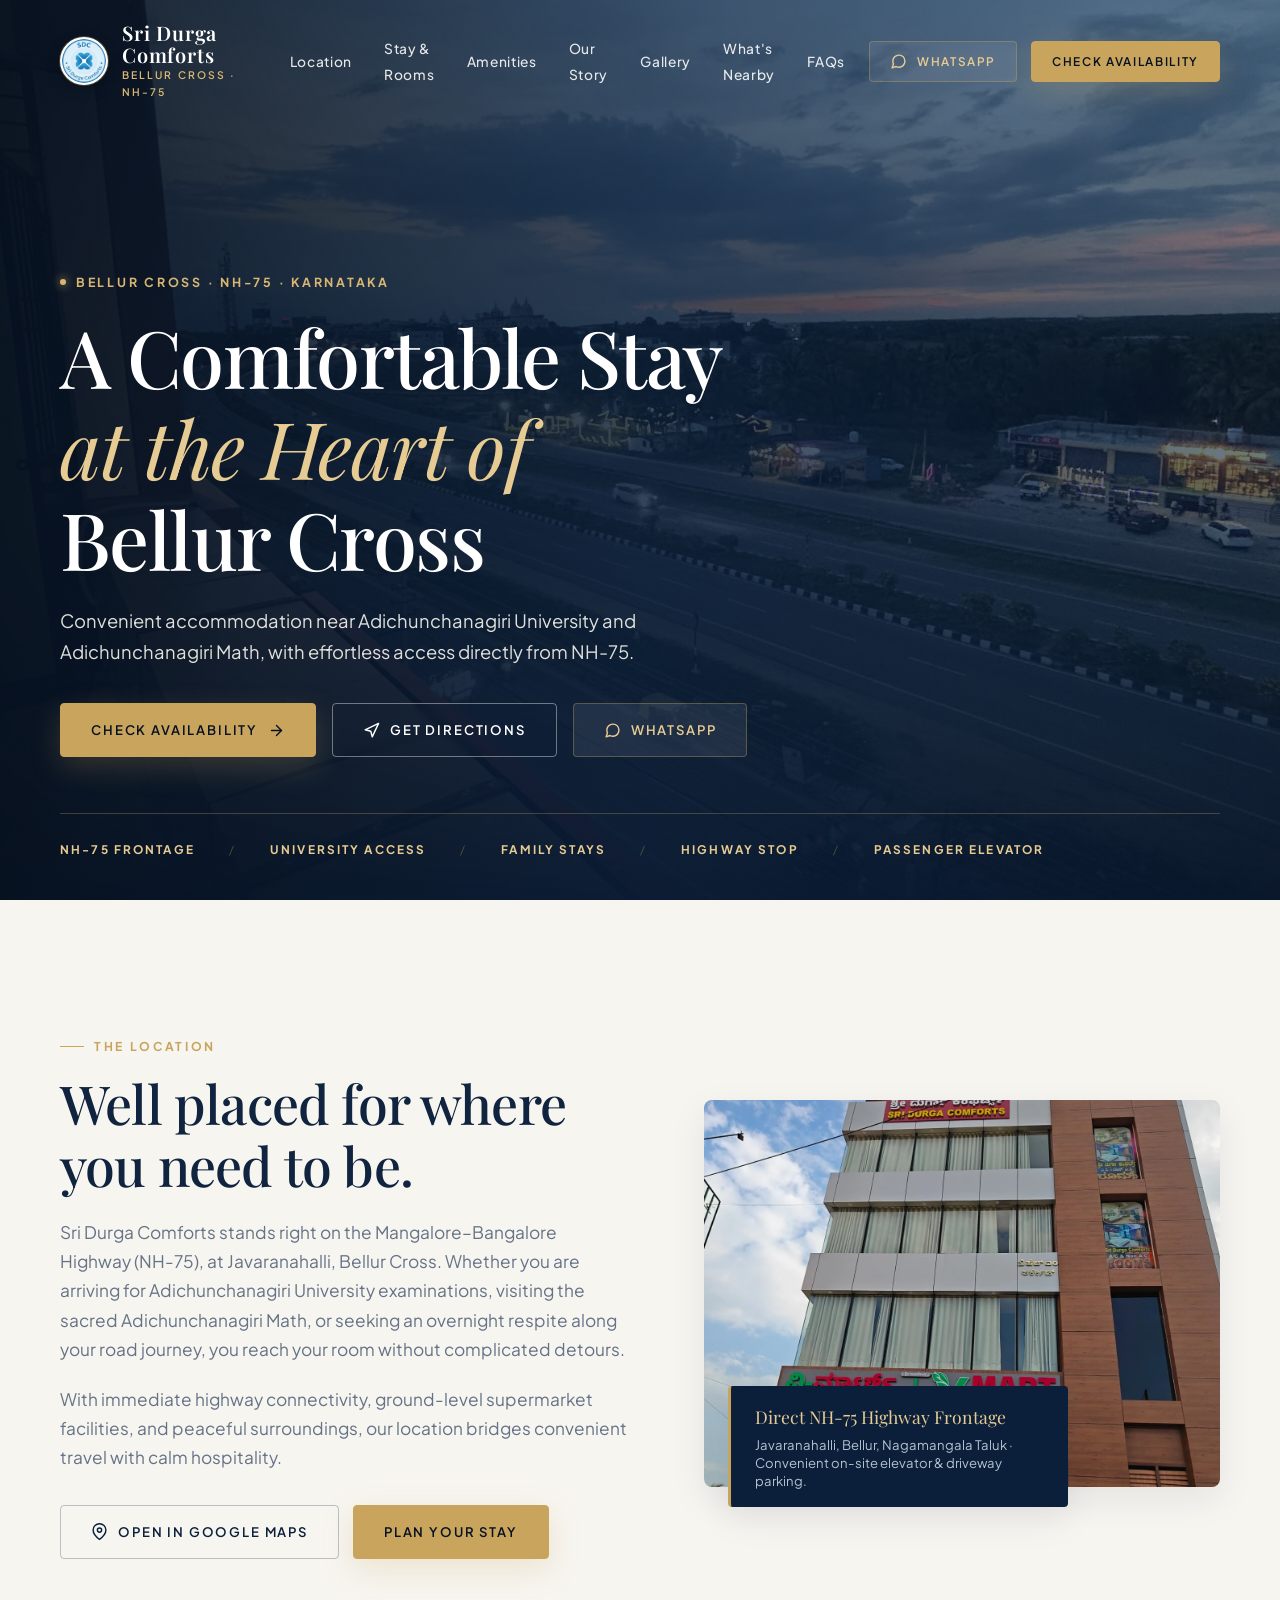
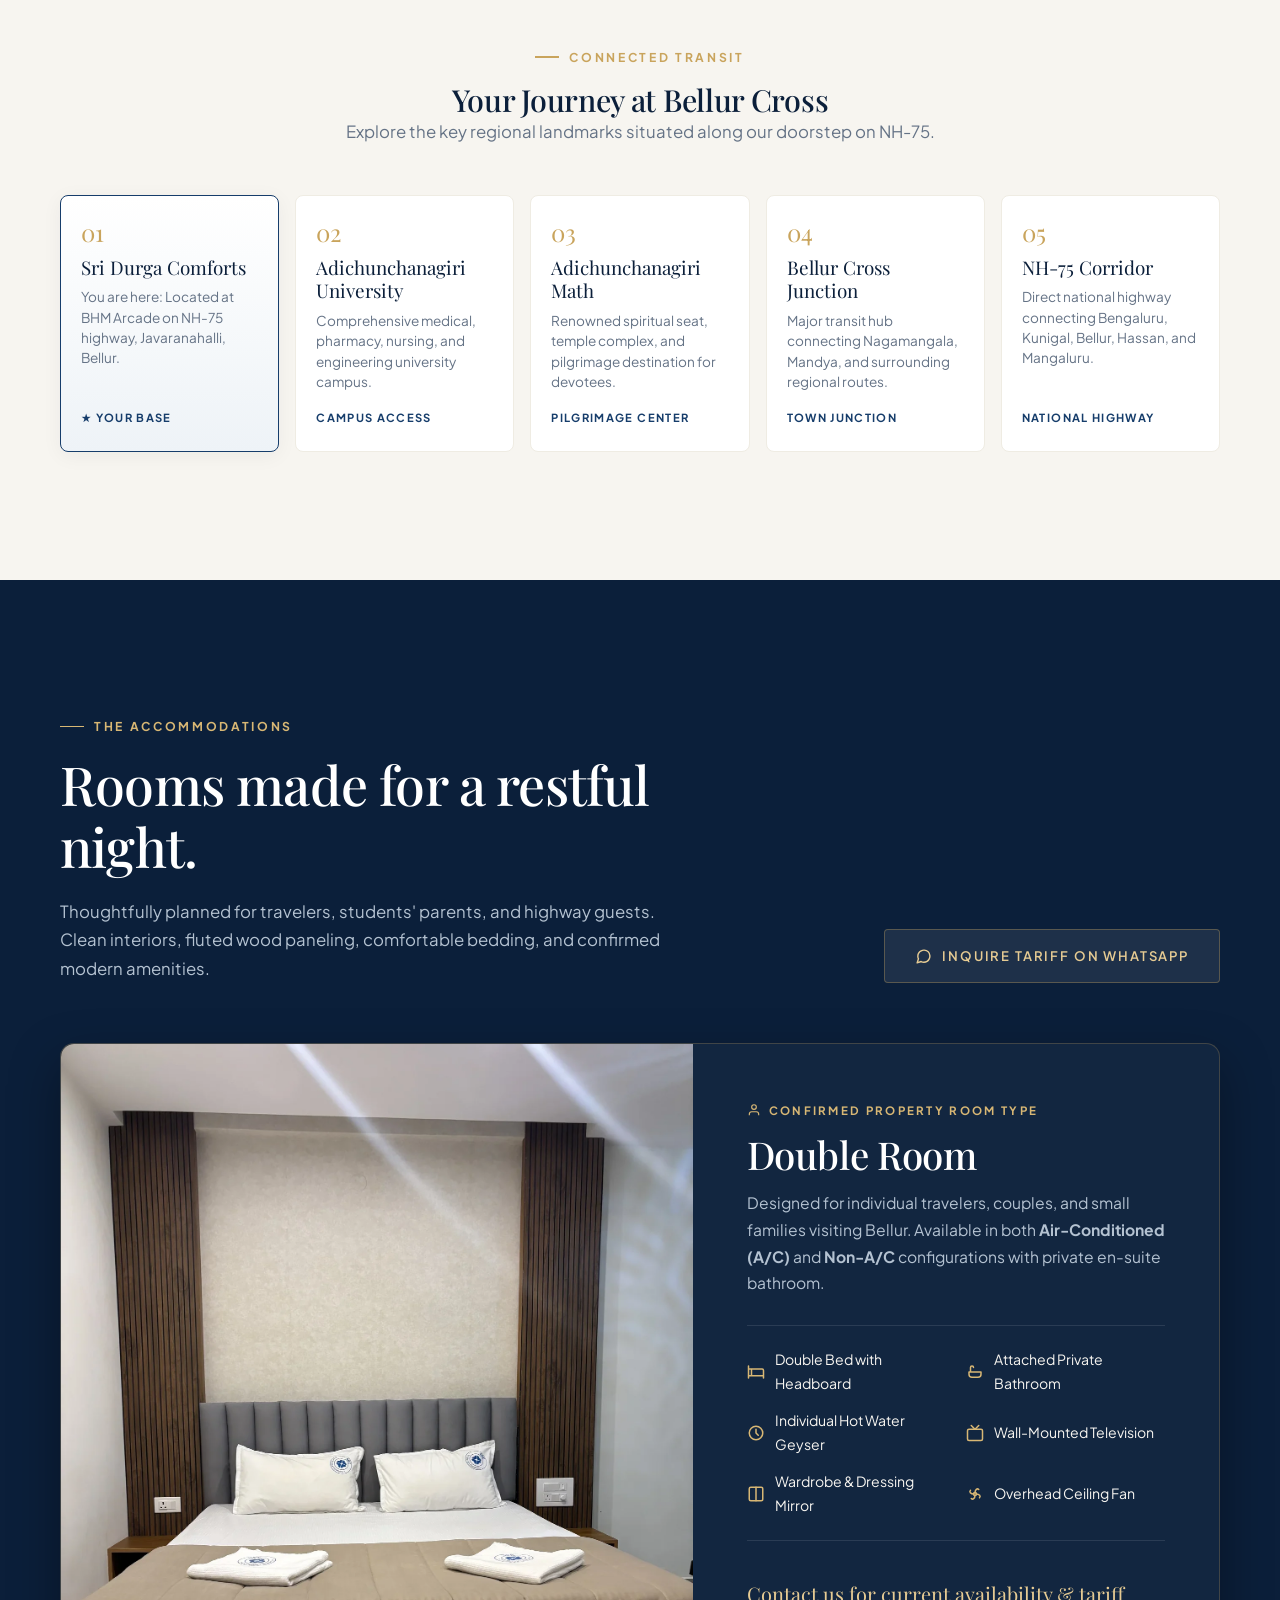
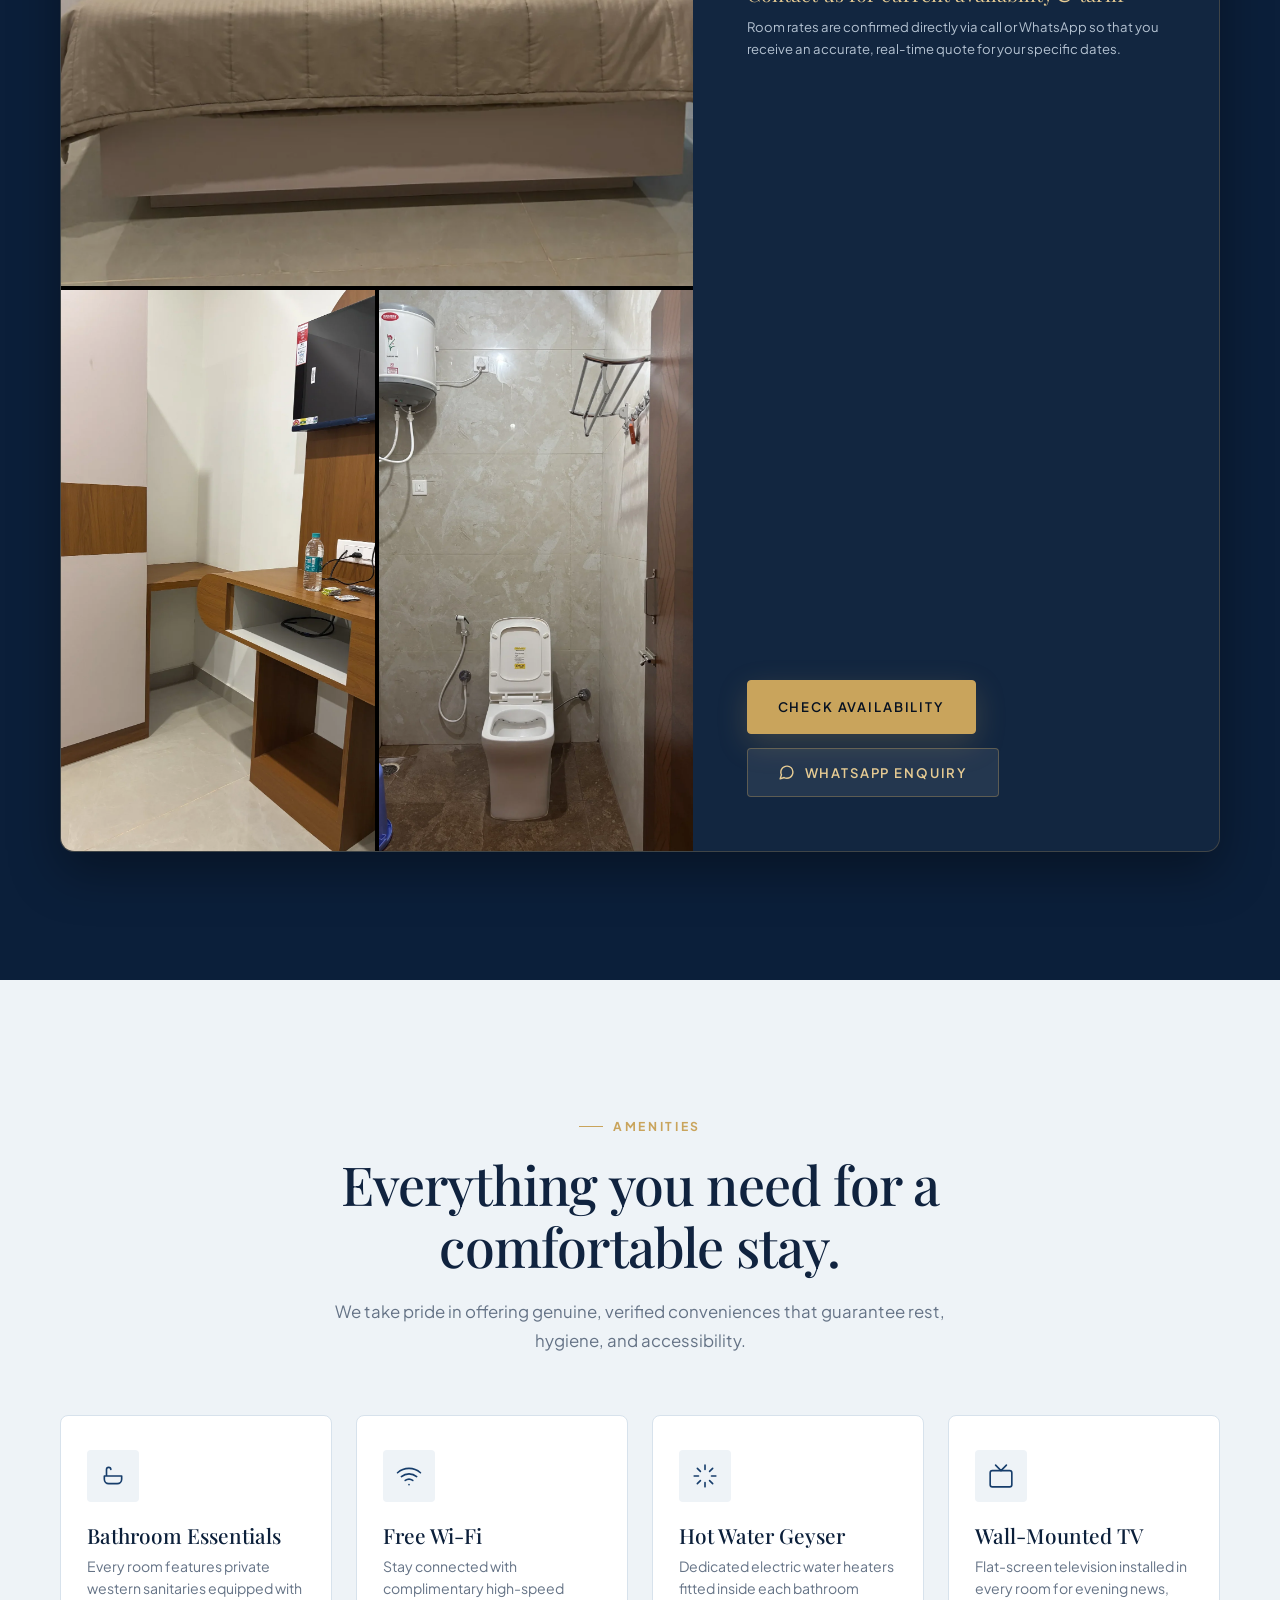
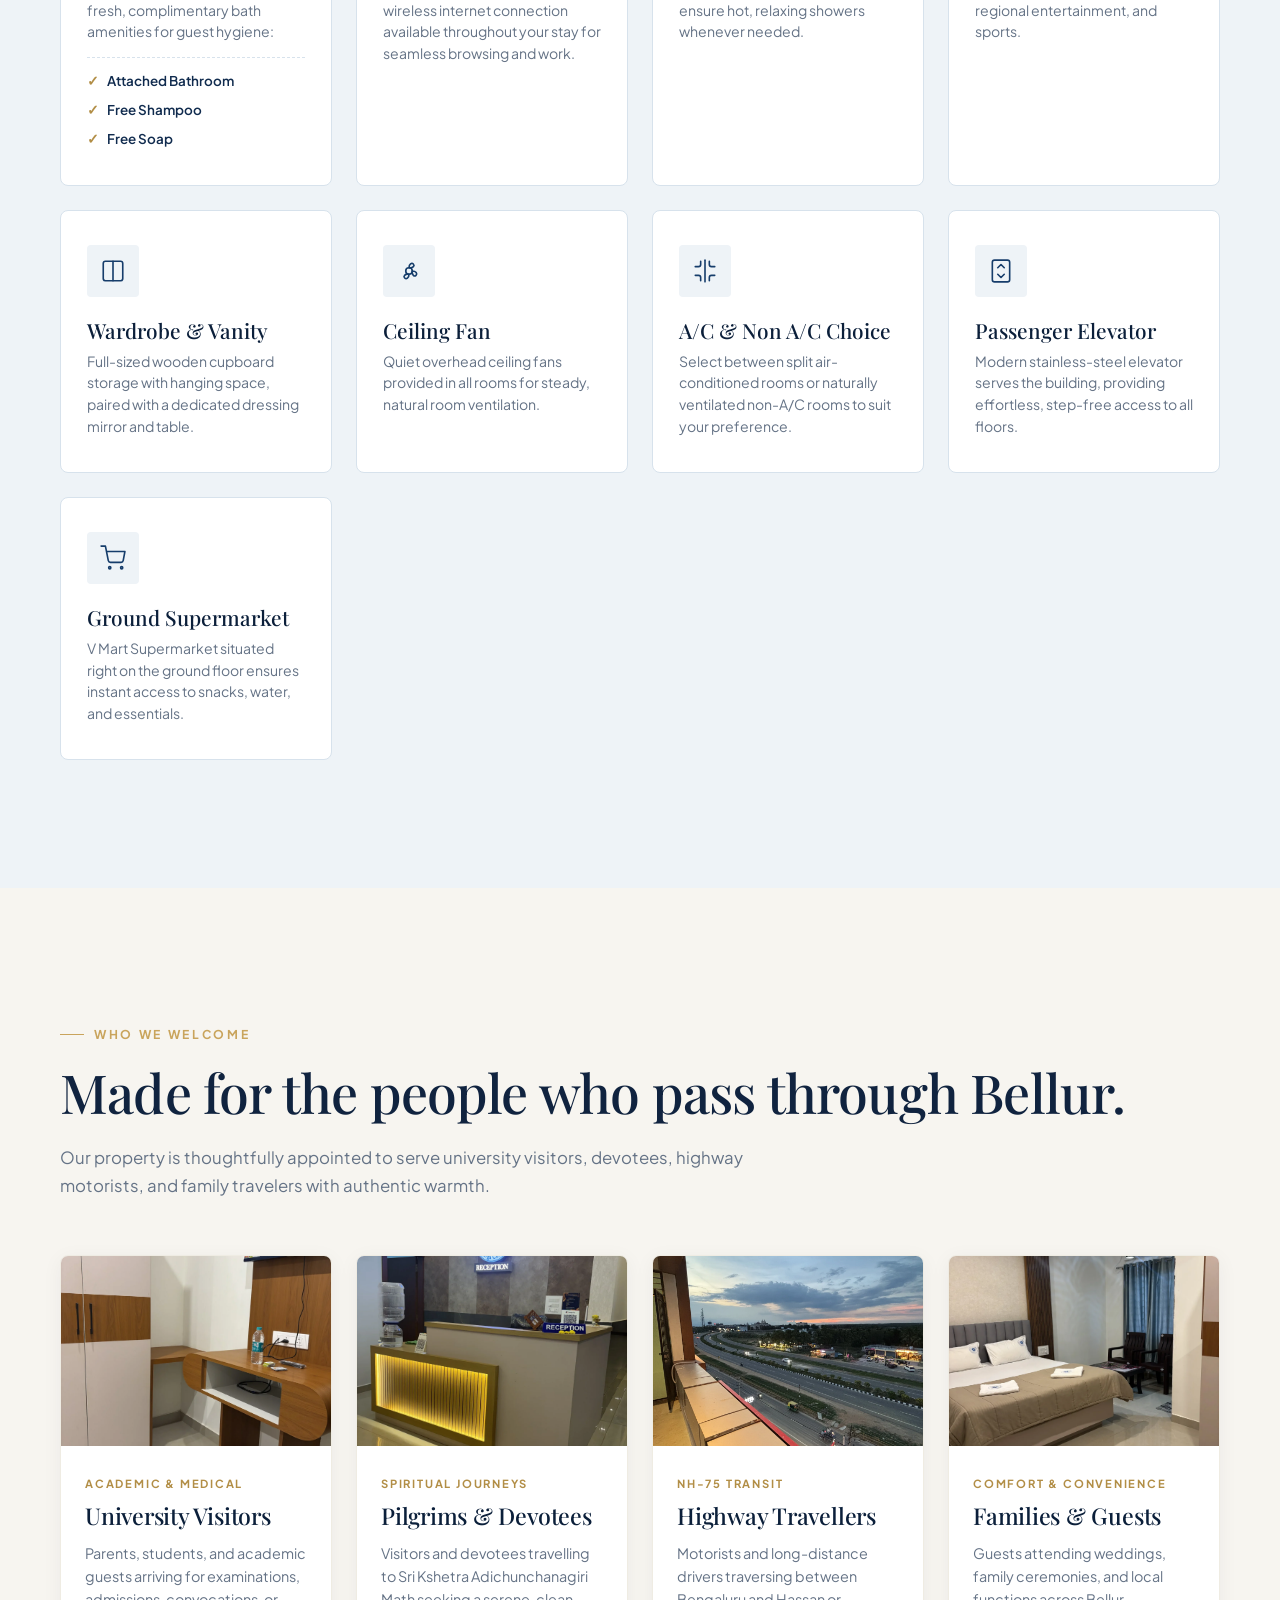
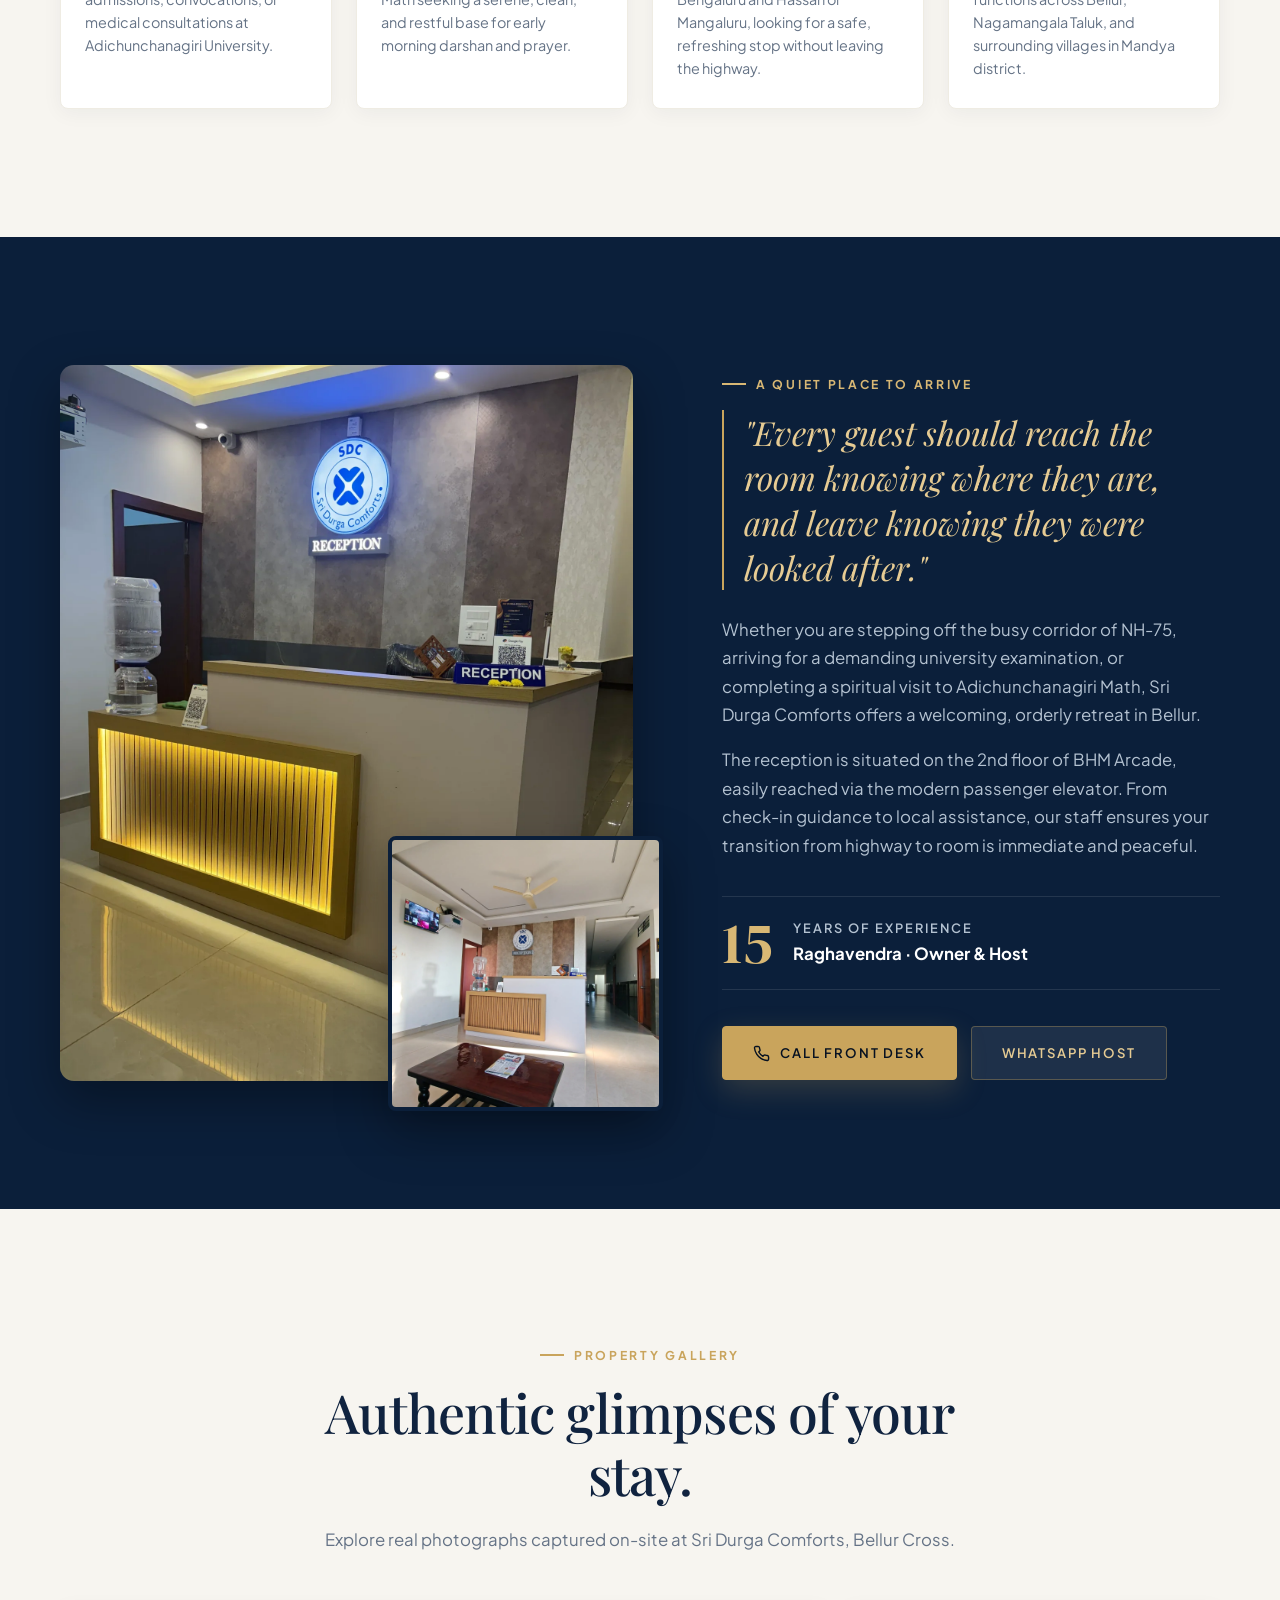
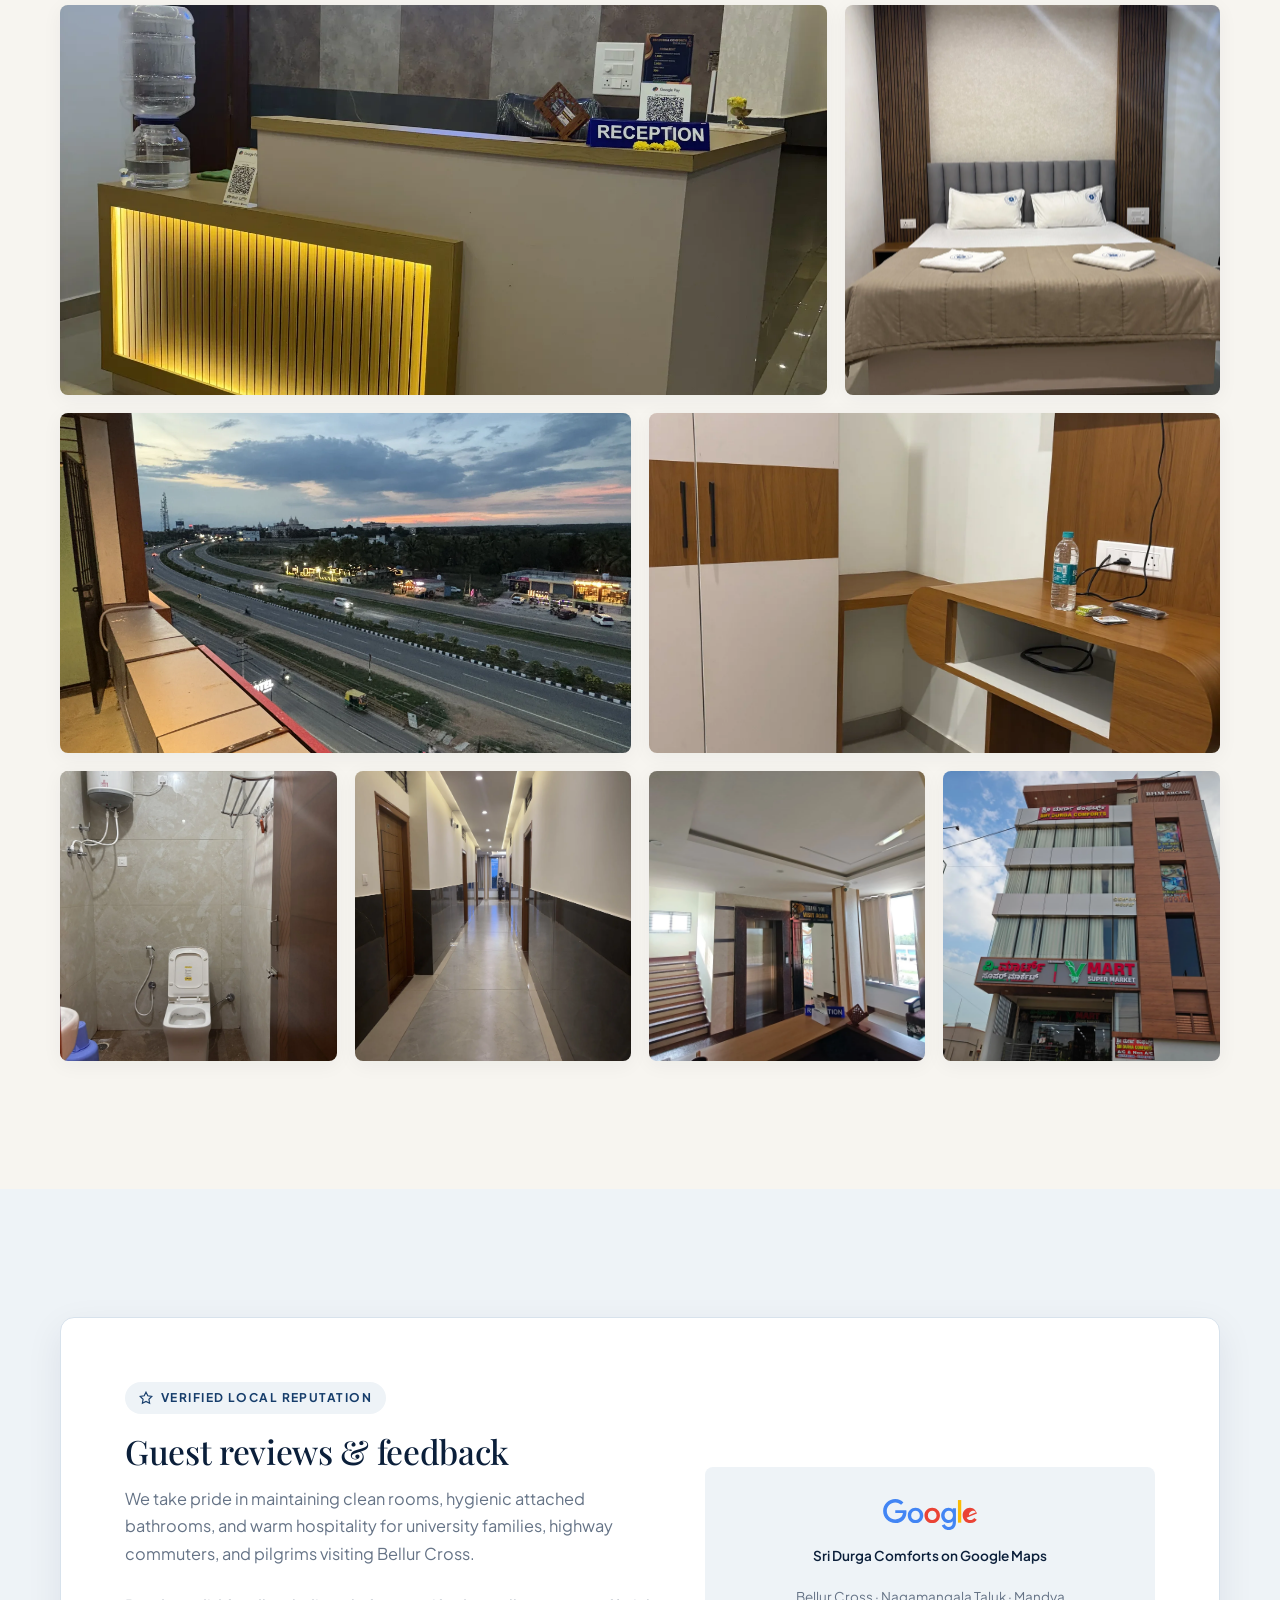
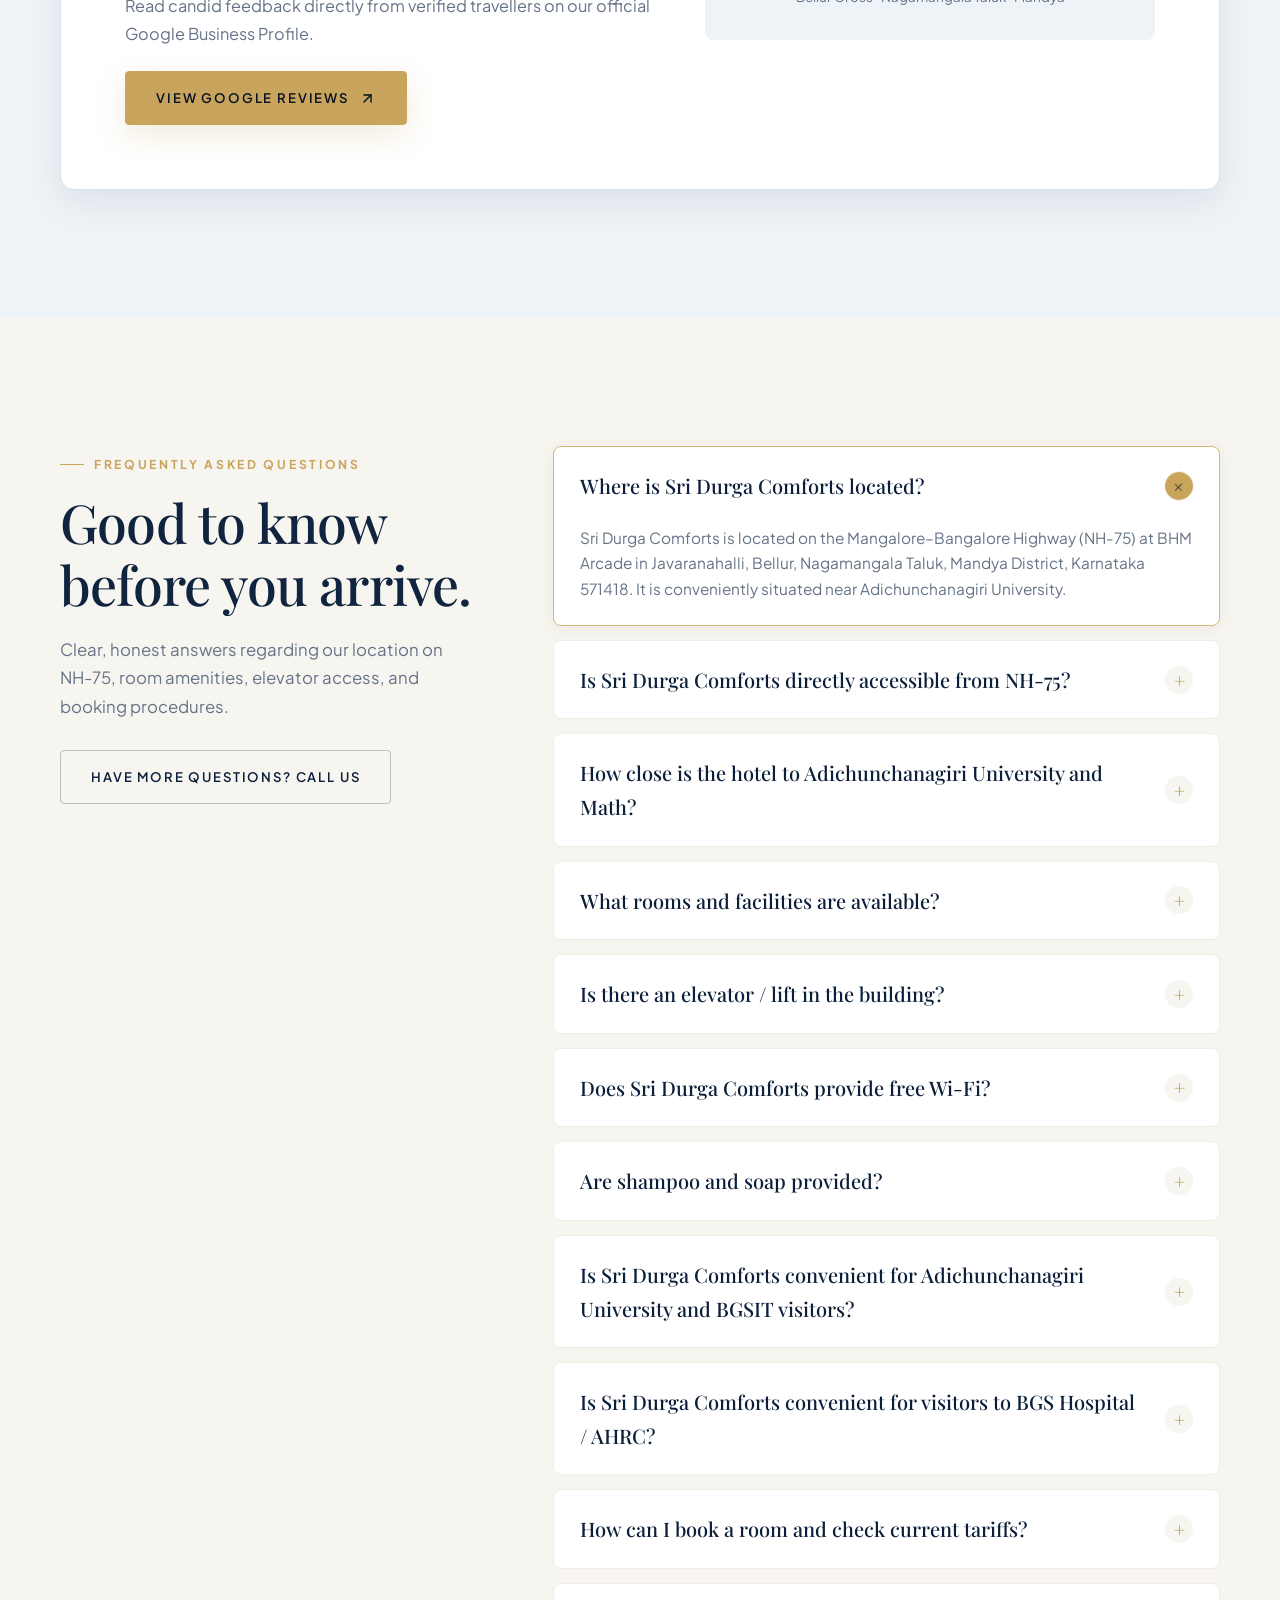
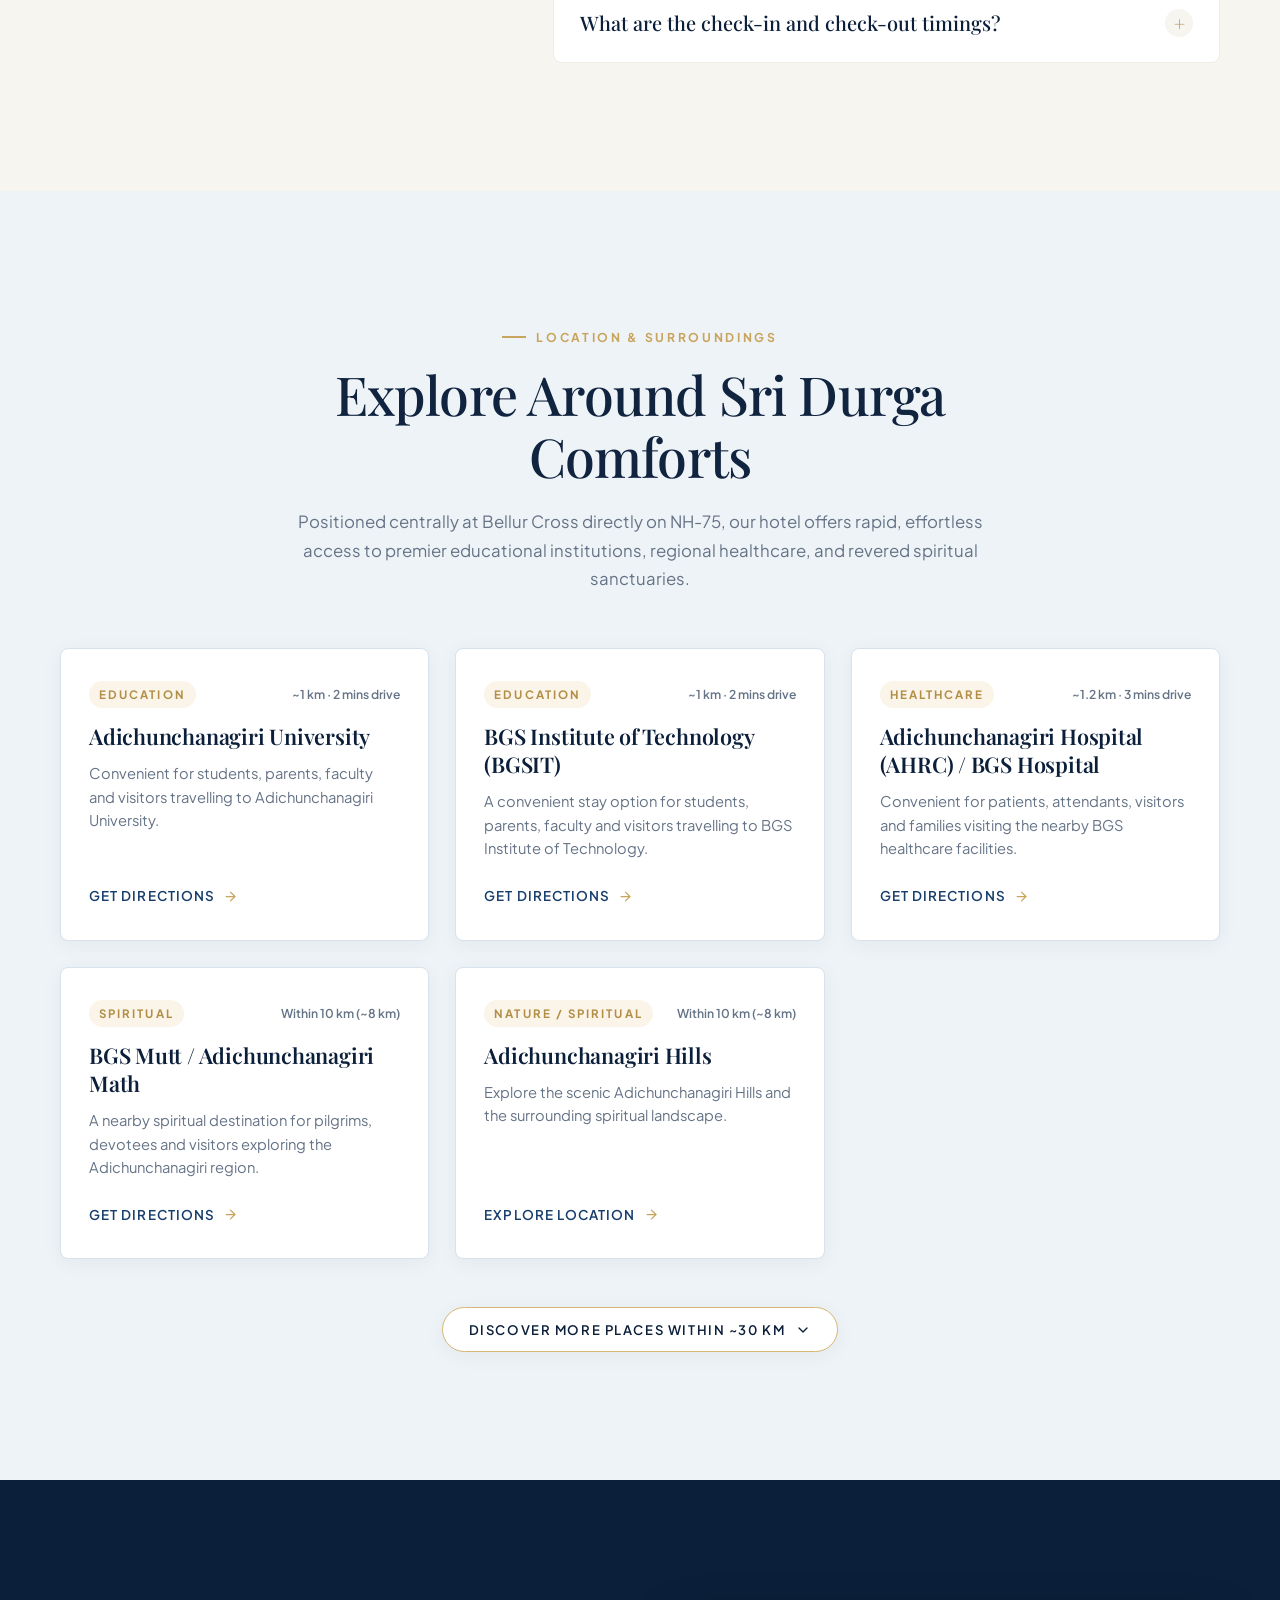
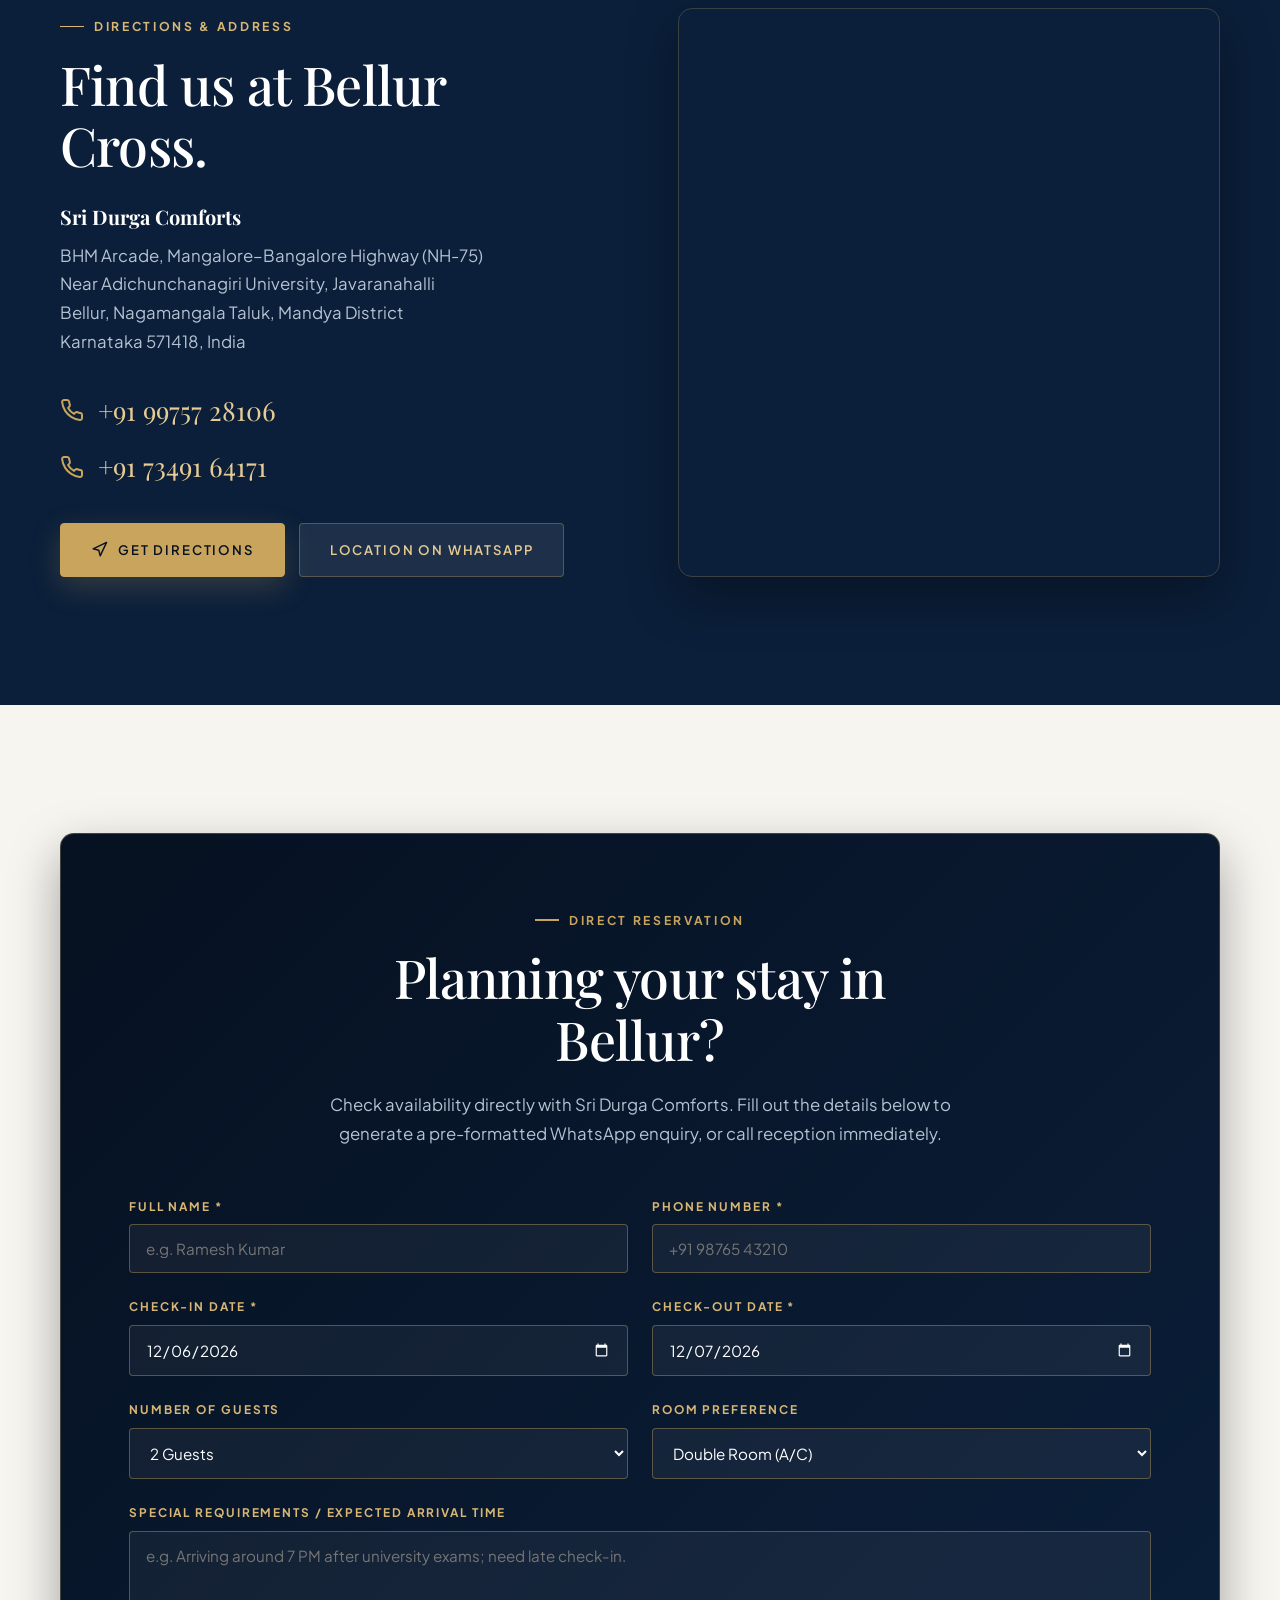
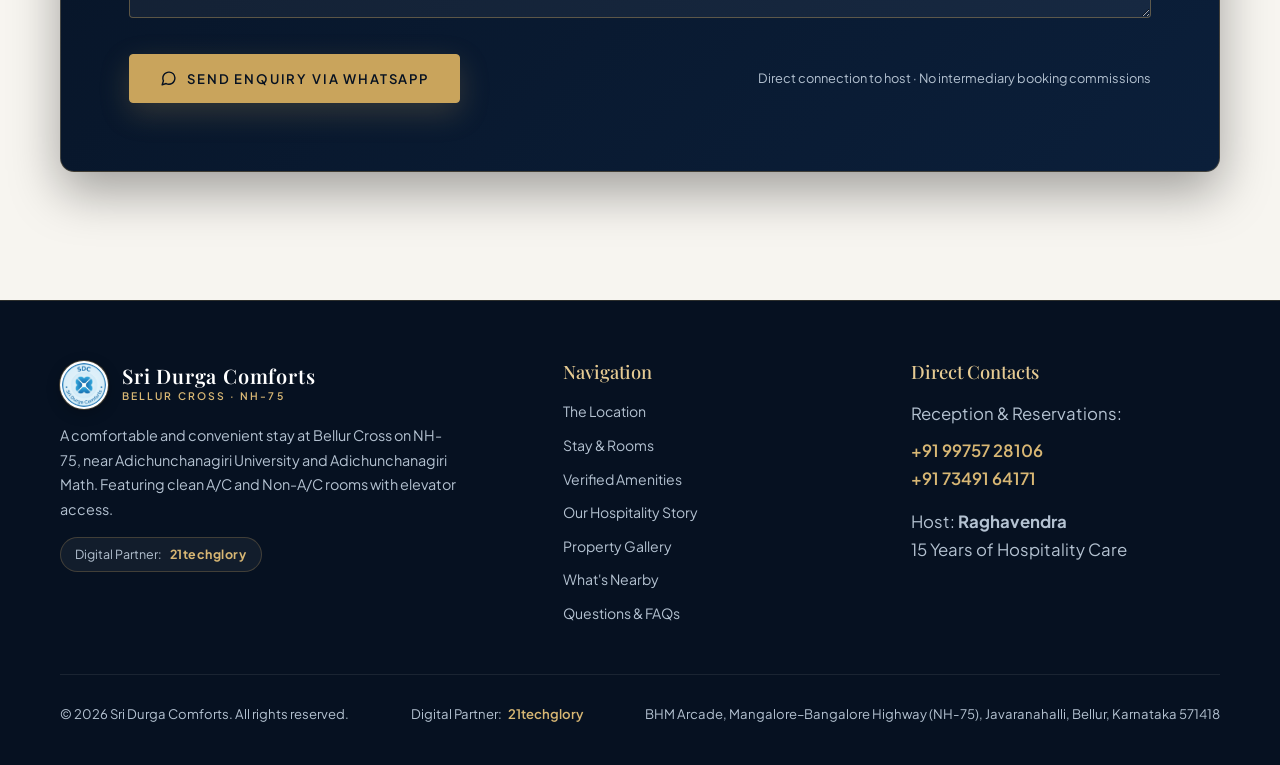
==== commit 4f9a50ca: "Enhance Sri Durga Comforts conversion and mobile UX" ====
--- a/index.html
+++ b/index.html
@@ -38,7 +38,7 @@
   <link rel="apple-touch-icon" sizes="180x180" href="apple-touch-icon.png">
 
   <!-- Stylesheet -->
-  <link rel="stylesheet" href="assets/css/styles.css">
+  <link rel="stylesheet" href="assets/css/styles.css?v=2.1">
 
   <!-- Preload Critical Hero Image -->
   <link rel="preload" as="image" href="assets/images/hero-highway-dusk.webp" type="image/webp">
@@ -77,6 +77,21 @@
           },
           {
             "@type": "LocationFeatureSpecification",
+            "name": "Free Wi-Fi",
+            "value": true
+          },
+          {
+            "@type": "LocationFeatureSpecification",
+            "name": "Free Shampoo",
+            "value": true
+          },
+          {
+            "@type": "LocationFeatureSpecification",
+            "name": "Free Soap",
+            "value": true
+          },
+          {
+            "@type": "LocationFeatureSpecification",
             "name": "Flat-Screen Television",
             "value": true
           },
@@ -112,6 +127,38 @@
             "acceptedAnswer": {
               "@type": "Answer",
               "text": "Sri Durga Comforts is located on the Mangalore–Bangalore Highway (NH-75), near Adichunchanagiri University at Javaranahalli, Bellur, Nagamangala Taluk, Mandya District, Karnataka 571418."
+            }
+          },
+          {
+            "@type": "Question",
+            "name": "Does Sri Durga Comforts provide free Wi-Fi?",
+            "acceptedAnswer": {
+              "@type": "Answer",
+              "text": "Yes, complimentary high-speed Free Wi-Fi is available across all guest rooms and public areas for seamless connectivity."
+            }
+          },
+          {
+            "@type": "Question",
+            "name": "Are shampoo and soap provided?",
+            "acceptedAnswer": {
+              "@type": "Answer",
+              "text": "Yes, complimentary Free Shampoo and Free Soap are provided in every attached bathroom for personal hygiene and comfort."
+            }
+          },
+          {
+            "@type": "Question",
+            "name": "Is Sri Durga Comforts convenient for Adichunchanagiri University and BGSIT visitors?",
+            "acceptedAnswer": {
+              "@type": "Answer",
+              "text": "Yes, Sri Durga Comforts is located on NH-75 at Bellur Cross, approximately 1 km (around 2 minutes drive) from Adichunchanagiri University and BGS Institute of Technology (BGSIT)."
+            }
+          },
+          {
+            "@type": "Question",
+            "name": "Is Sri Durga Comforts convenient for visitors to BGS Hospital / AHRC?",
+            "acceptedAnswer": {
+              "@type": "Answer",
+              "text": "Yes, the property is situated approximately 1.2 km from Adichunchanagiri Hospital and Research Centre (BGS Hospital), making it very convenient for patients, attendants, visiting students, and families."
             }
           },
           {
@@ -183,6 +230,7 @@
           <li><a href="#amenities">Amenities</a></li>
           <li><a href="#hospitality">Our Story</a></li>
           <li><a href="#gallery">Gallery</a></li>
+          <li><a href="#nearby">What's Nearby</a></li>
           <li><a href="#faqs">FAQs</a></li>
         </ul>
       </nav>
@@ -224,6 +272,7 @@
       <li><a href="#amenities">Amenities <span>→</span></a></li>
       <li><a href="#hospitality">Our Story & Reception <span>→</span></a></li>
       <li><a href="#gallery">Property Gallery <span>→</span></a></li>
+      <li><a href="#nearby">What's Nearby <span>→</span></a></li>
       <li><a href="#reviews">Guest Reviews <span>→</span></a></li>
       <li><a href="#faqs">Questions & FAQs <span>→</span></a></li>
       <li><a href="#booking">Book Directly <span>→</span></a></li>
@@ -478,16 +527,30 @@
       </div>
 
       <div class="amenities-grid">
-        <!-- 1. Bathroom -->
+        <!-- 1. Bathroom Essentials -->
         <div class="amenity-card">
           <div class="amenity-icon-wrap">
             <svg viewBox="0 0 24 24"><path d="M4 12h16v3a4 4 0 0 1-4 4H8a4 4 0 0 1-4-4zM6 12V6a2 2 0 0 1 4 0" stroke-linecap="round" stroke-linejoin="round"/></svg>
           </div>
-          <h4>Attached Bathroom</h4>
-          <p>Every room features a private western bathroom with ceramic marble-finish wall tiles and modern fittings.</p>
-        </div>
-
-        <!-- 2. Hot Water Geyser -->
+          <h4>Bathroom Essentials</h4>
+          <p>Every room features private western sanitaries equipped with fresh, complimentary bath amenities for guest hygiene:</p>
+          <ul class="amenity-sublist">
+            <li>Attached Bathroom</li>
+            <li>Free Shampoo</li>
+            <li>Free Soap</li>
+          </ul>
+        </div>
+
+        <!-- 2. Free Wi-Fi -->
+        <div class="amenity-card">
+          <div class="amenity-icon-wrap">
+            <svg viewBox="0 0 24 24"><path d="M5 12.55a11 11 0 0 1 14.08 0M1.42 9a16 16 0 0 1 21.16 0M8.53 16.11a6 6 0 0 1 6.95 0M12 20h.01" stroke-linecap="round" stroke-linejoin="round"/></svg>
+          </div>
+          <h4>Free Wi-Fi</h4>
+          <p>Stay connected with complimentary high-speed wireless internet connection available throughout your stay for seamless browsing and work.</p>
+        </div>
+
+        <!-- 3. Hot Water Geyser -->
         <div class="amenity-card">
           <div class="amenity-icon-wrap">
             <svg viewBox="0 0 24 24"><path d="M12 2v4M12 18v4M4.93 4.93l2.83 2.83M16.24 16.24l2.83 2.83M2 12h4M18 12h4M4.93 19.07l2.83-2.83M16.24 7.76l2.83-2.83" stroke-linecap="round" stroke-linejoin="round"/></svg>
@@ -496,7 +559,7 @@
           <p>Dedicated electric water heaters fitted inside each bathroom ensure hot, relaxing showers whenever needed.</p>
         </div>
 
-        <!-- 3. Television -->
+        <!-- 4. Television -->
         <div class="amenity-card">
           <div class="amenity-icon-wrap">
             <svg viewBox="0 0 24 24"><rect x="2" y="7" width="20" height="15" rx="2" ry="2" stroke-linecap="round" stroke-linejoin="round"/><polyline points="17 2 12 7 7 2" stroke-linecap="round" stroke-linejoin="round"/></svg>
@@ -505,7 +568,7 @@
           <p>Flat-screen television installed in every room for evening news, regional entertainment, and sports.</p>
         </div>
 
-        <!-- 4. Wardrobe & Vanity -->
+        <!-- 5. Wardrobe & Vanity -->
         <div class="amenity-card">
           <div class="amenity-icon-wrap">
             <svg viewBox="0 0 24 24"><rect x="3" y="3" width="18" height="18" rx="2" stroke-linecap="round" stroke-linejoin="round"/><line x1="12" y1="3" x2="12" y2="21" stroke-linecap="round" stroke-linejoin="round"/></svg>
@@ -514,7 +577,7 @@
           <p>Full-sized wooden cupboard storage with hanging space, paired with a dedicated dressing mirror and table.</p>
         </div>
 
-        <!-- 5. Overhead Ceiling Fan -->
+        <!-- 6. Overhead Ceiling Fan -->
         <div class="amenity-card">
           <div class="amenity-icon-wrap">
             <svg viewBox="0 0 24 24"><circle cx="12" cy="12" r="3" stroke-linecap="round" stroke-linejoin="round"/><path d="M12 9c0-3.5 2.5-5 4-3.5s0 4-4 3.5zM15 12c3.5 0 5 2.5 3.5 4s-4 0-3.5-4zM12 15c0 3.5-2.5 5-4 3.5s0-4 4-3.5zM9 12c-3.5-5-2.5-3.5-4s4 0 3.5 4z" stroke-linecap="round" stroke-linejoin="round"/></svg>
@@ -523,7 +586,7 @@
           <p>Quiet overhead ceiling fans provided in all rooms for steady, natural room ventilation.</p>
         </div>
 
-        <!-- 6. AC / Non-AC Choice -->
+        <!-- 7. AC / Non-AC Choice -->
         <div class="amenity-card">
           <div class="amenity-icon-wrap">
             <svg viewBox="0 0 24 24"><path d="M8 3v3a2 2 0 0 1-2 2H3m18 0h-3a2 2 0 0 1-2-2V3m0 18v-3a2 2 0 0 1 2-2h3M3 16h3a2 2 0 0 1 2 2v3" stroke-linecap="round" stroke-linejoin="round"/><line x1="12" y1="2" x2="12" y2="22" stroke-linecap="round" stroke-linejoin="round"/></svg>
@@ -532,7 +595,7 @@
           <p>Select between split air-conditioned rooms or naturally ventilated non-A/C rooms to suit your preference.</p>
         </div>
 
-        <!-- 7. Passenger Elevator -->
+        <!-- 8. Passenger Elevator -->
         <div class="amenity-card">
           <div class="amenity-icon-wrap">
             <svg viewBox="0 0 24 24"><rect x="4" y="2" width="16" height="20" rx="2" stroke-linecap="round" stroke-linejoin="round"/><polyline points="9 9 12 6 15 9" stroke-linecap="round" stroke-linejoin="round"/><polyline points="9 15 12 18 15 15" stroke-linecap="round" stroke-linejoin="round"/></svg>
@@ -541,7 +604,7 @@
           <p>Modern stainless-steel elevator serves the building, providing effortless, step-free access to all floors.</p>
         </div>
 
-        <!-- 8. Highway Frontage & Supermarket -->
+        <!-- 9. Ground Supermarket -->
         <div class="amenity-card">
           <div class="amenity-icon-wrap">
             <svg viewBox="0 0 24 24"><circle cx="9" cy="21" r="1"/><circle cx="20" cy="21" r="1"/><path d="M1 1h4l2.68 13.39a2 2 0 0 0 2 1.61h9.72a2 2 0 0 0 2-1.61L23 6H6" stroke-linecap="round" stroke-linejoin="round"/></svg>
@@ -893,7 +956,51 @@
             </div>
           </details>
 
-          <!-- FAQ 6 -->
+          <!-- FAQ 6: Free Wi-Fi -->
+          <details class="faq-item">
+            <summary class="faq-question">
+              <span>Does Sri Durga Comforts provide free Wi-Fi?</span>
+              <span class="faq-icon" aria-hidden="true">+</span>
+            </summary>
+            <div class="faq-answer">
+              Yes, complimentary high-speed Free Wi-Fi is available across all guest rooms and public areas for seamless browsing and work.
+            </div>
+          </details>
+
+          <!-- FAQ 7: Free Shampoo & Soap -->
+          <details class="faq-item">
+            <summary class="faq-question">
+              <span>Are shampoo and soap provided?</span>
+              <span class="faq-icon" aria-hidden="true">+</span>
+            </summary>
+            <div class="faq-answer">
+              Yes, complimentary Free Shampoo and Free Soap are provided in every attached bathroom for personal hygiene and comfort.
+            </div>
+          </details>
+
+          <!-- FAQ 8: University & BGSIT -->
+          <details class="faq-item">
+            <summary class="faq-question">
+              <span>Is Sri Durga Comforts convenient for Adichunchanagiri University and BGSIT visitors?</span>
+              <span class="faq-icon" aria-hidden="true">+</span>
+            </summary>
+            <div class="faq-answer">
+              Yes, Sri Durga Comforts is located on NH-75 at Bellur Cross, approximately 1 km (around 2 minutes drive) from Adichunchanagiri University and BGS Institute of Technology (BGSIT).
+            </div>
+          </details>
+
+          <!-- FAQ 9: Hospital / AHRC -->
+          <details class="faq-item">
+            <summary class="faq-question">
+              <span>Is Sri Durga Comforts convenient for visitors to BGS Hospital / AHRC?</span>
+              <span class="faq-icon" aria-hidden="true">+</span>
+            </summary>
+            <div class="faq-answer">
+              Yes, the property is situated approximately 1.2 km from Adichunchanagiri Hospital and Research Centre (BGS Hospital), making it very convenient for patients, attendants, visiting students, and families.
+            </div>
+          </details>
+
+          <!-- FAQ 10 -->
           <details class="faq-item">
             <summary class="faq-question">
               <span>How can I book a room and check current tariffs?</span>
@@ -904,7 +1011,7 @@
             </div>
           </details>
 
-          <!-- FAQ 7 -->
+          <!-- FAQ 11 -->
           <details class="faq-item">
             <summary class="faq-question">
               <span>What are the check-in and check-out timings?</span>
@@ -914,6 +1021,196 @@
               Please inform us of your expected arrival time when you call or message on WhatsApp. We provide flexible assistance based on daily occupancy and room preparation.
             </div>
           </details>
+        </div>
+      </div>
+    </div>
+  </section>
+
+  <!-- ==========================================================================
+       SECTION 9.5 — WHAT'S NEARBY / EXPLORE AROUND SRI DURGA COMFORTS
+       ========================================================================== -->
+  <section class="section section--blue-grey" id="nearby">
+    <div class="container">
+      <div class="nearby-intro">
+        <span class="eyebrow">Location & Surroundings</span>
+        <h2>Explore Around Sri Durga Comforts</h2>
+        <p>
+          Positioned centrally at Bellur Cross directly on NH-75, our hotel offers rapid, effortless access to premier educational institutions, regional healthcare, and revered spiritual sanctuaries.
+        </p>
+      </div>
+
+      <!-- Mandatory Featured Key Places -->
+      <div class="nearby-grid">
+        <!-- 1. Adichunchanagiri University -->
+        <div class="nearby-card">
+          <div>
+            <div class="nearby-card__top">
+              <span class="nearby-category">Education</span>
+              <span class="nearby-distance-tag">~1 km · 2 mins drive</span>
+            </div>
+            <h3>Adichunchanagiri University</h3>
+            <p class="nearby-desc">
+              Convenient for students, parents, faculty and visitors travelling to Adichunchanagiri University.
+            </p>
+          </div>
+          <a href="https://www.google.com/maps/dir/?api=1&destination=Adichunchanagiri+University+B.G.+Nagara" target="_blank" rel="noopener noreferrer" class="nearby-cta" aria-label="Get Directions to Adichunchanagiri University">
+            <span>Get Directions</span>
+            <svg viewBox="0 0 24 24" fill="none" stroke="currentColor" stroke-width="2" stroke-linecap="round" stroke-linejoin="round" aria-hidden="true"><line x1="5" y1="12" x2="19" y2="12"></line><polyline points="12 5 19 12 12 19"></polyline></svg>
+          </a>
+        </div>
+
+        <!-- 2. BGS Institute of Technology (BGSIT) -->
+        <div class="nearby-card">
+          <div>
+            <div class="nearby-card__top">
+              <span class="nearby-category">Education</span>
+              <span class="nearby-distance-tag">~1 km · 2 mins drive</span>
+            </div>
+            <h3>BGS Institute of Technology (BGSIT)</h3>
+            <p class="nearby-desc">
+              A convenient stay option for students, parents, faculty and visitors travelling to BGS Institute of Technology.
+            </p>
+          </div>
+          <a href="https://www.google.com/maps/dir/?api=1&destination=BGS+Institute+of+Technology+BGSIT+B.G.+Nagara" target="_blank" rel="noopener noreferrer" class="nearby-cta" aria-label="Get Directions to BGS Institute of Technology">
+            <span>Get Directions</span>
+            <svg viewBox="0 0 24 24" fill="none" stroke="currentColor" stroke-width="2" stroke-linecap="round" stroke-linejoin="round" aria-hidden="true"><line x1="5" y1="12" x2="19" y2="12"></line><polyline points="12 5 19 12 12 19"></polyline></svg>
+          </a>
+        </div>
+
+        <!-- 3. BGS Hospital / Adichunchanagiri Hospital -->
+        <div class="nearby-card">
+          <div>
+            <div class="nearby-card__top">
+              <span class="nearby-category">Healthcare</span>
+              <span class="nearby-distance-tag">~1.2 km · 3 mins drive</span>
+            </div>
+            <h3>Adichunchanagiri Hospital (AHRC) / BGS Hospital</h3>
+            <p class="nearby-desc">
+              Convenient for patients, attendants, visitors and families visiting the nearby BGS healthcare facilities.
+            </p>
+          </div>
+          <a href="https://www.google.com/maps/dir/?api=1&destination=Adichunchanagiri+Hospital+and+Research+Centre+B.G.+Nagara" target="_blank" rel="noopener noreferrer" class="nearby-cta" aria-label="Get Directions to Adichunchanagiri Hospital / BGS Hospital">
+            <span>Get Directions</span>
+            <svg viewBox="0 0 24 24" fill="none" stroke="currentColor" stroke-width="2" stroke-linecap="round" stroke-linejoin="round" aria-hidden="true"><line x1="5" y1="12" x2="19" y2="12"></line><polyline points="12 5 19 12 12 19"></polyline></svg>
+          </a>
+        </div>
+
+        <!-- 4. BGS Mutt / Adichunchanagiri Math -->
+        <div class="nearby-card">
+          <div>
+            <div class="nearby-card__top">
+              <span class="nearby-category">Spiritual</span>
+              <span class="nearby-distance-tag">Within 10 km (~8 km)</span>
+            </div>
+            <h3>BGS Mutt / Adichunchanagiri Math</h3>
+            <p class="nearby-desc">
+              A nearby spiritual destination for pilgrims, devotees and visitors exploring the Adichunchanagiri region.
+            </p>
+          </div>
+          <a href="https://www.google.com/maps/dir/?api=1&destination=Sri+Adichunchanagiri+Mahasamsthana+Math+Bellur" target="_blank" rel="noopener noreferrer" class="nearby-cta" aria-label="Get Directions to Adichunchanagiri Math">
+            <span>Get Directions</span>
+            <svg viewBox="0 0 24 24" fill="none" stroke="currentColor" stroke-width="2" stroke-linecap="round" stroke-linejoin="round" aria-hidden="true"><line x1="5" y1="12" x2="19" y2="12"></line><polyline points="12 5 19 12 12 19"></polyline></svg>
+          </a>
+        </div>
+
+        <!-- 5. Adichunchanagiri Hills -->
+        <div class="nearby-card">
+          <div>
+            <div class="nearby-card__top">
+              <span class="nearby-category">Nature / Spiritual</span>
+              <span class="nearby-distance-tag">Within 10 km (~8 km)</span>
+            </div>
+            <h3>Adichunchanagiri Hills</h3>
+            <p class="nearby-desc">
+              Explore the scenic Adichunchanagiri Hills and the surrounding spiritual landscape.
+            </p>
+          </div>
+          <a href="https://www.google.com/maps/dir/?api=1&destination=Adichunchanagiri+Hills+Bellur" target="_blank" rel="noopener noreferrer" class="nearby-cta" aria-label="Explore Location of Adichunchanagiri Hills">
+            <span>Explore Location</span>
+            <svg viewBox="0 0 24 24" fill="none" stroke="currentColor" stroke-width="2" stroke-linecap="round" stroke-linejoin="round" aria-hidden="true"><line x1="5" y1="12" x2="19" y2="12"></line><polyline points="12 5 19 12 12 19"></polyline></svg>
+          </a>
+        </div>
+      </div>
+
+      <!-- Expandable 30 KM Discovery Area -->
+      <div class="nearby-expand-wrap">
+        <button type="button" class="btn-toggle-discovery" id="btnToggleDiscovery" aria-expanded="false" aria-controls="nearbyExtendedGrid">
+          <span>Discover More Places Within ~30 KM</span>
+          <svg viewBox="0 0 24 24" fill="none" stroke="currentColor" stroke-width="2" stroke-linecap="round" stroke-linejoin="round" aria-hidden="true"><polyline points="6 9 12 15 18 9"></polyline></svg>
+        </button>
+
+        <div class="nearby-extended-grid" id="nearbyExtendedGrid">
+          <!-- 6. Sri Kalabhairaveshwara Swamy Temple -->
+          <div class="nearby-card">
+            <div>
+              <div class="nearby-card__top">
+                <span class="nearby-category">Spiritual / Heritage</span>
+                <span class="nearby-distance-tag">Within 10 km (~8 km)</span>
+              </div>
+              <h3>Sri Kalabhairaveshwara Temple</h3>
+              <p class="nearby-desc">
+                The sacred presiding deity shrine of Sri Kshetra Adichunchanagiri, situated majestically atop the granite hillock.
+              </p>
+            </div>
+            <a href="https://www.google.com/maps/dir/?api=1&destination=Sri+Kalabhairaveshwara+Swamy+Temple+Adichunchanagiri" target="_blank" rel="noopener noreferrer" class="nearby-cta" aria-label="Get Directions to Sri Kalabhairaveshwara Swamy Temple">
+              <span>Get Directions</span>
+              <svg viewBox="0 0 24 24" fill="none" stroke="currentColor" stroke-width="2" stroke-linecap="round" stroke-linejoin="round" aria-hidden="true"><line x1="5" y1="12" x2="19" y2="12"></line><polyline points="12 5 19 12 12 19"></polyline></svg>
+            </a>
+          </div>
+
+          <!-- 7. Saumyakeshava Temple, Nagamangala -->
+          <div class="nearby-card">
+            <div>
+              <div class="nearby-card__top">
+                <span class="nearby-category">Heritage / Hoysala</span>
+                <span class="nearby-distance-tag">Approx. 23 km</span>
+              </div>
+              <h3>Saumyakeshava Temple, Nagamangala</h3>
+              <p class="nearby-desc">
+                An exceptional 12th-century Hoysala temple renowned for its grand multi-pillared sanctum and intricate stone carvings.
+              </p>
+            </div>
+            <a href="https://www.google.com/maps/dir/?api=1&destination=Saumyakeshava+Temple+Nagamangala" target="_blank" rel="noopener noreferrer" class="nearby-cta" aria-label="Get Directions to Saumyakeshava Temple Nagamangala">
+              <span>Get Directions</span>
+              <svg viewBox="0 0 24 24" fill="none" stroke="currentColor" stroke-width="2" stroke-linecap="round" stroke-linejoin="round" aria-hidden="true"><line x1="5" y1="12" x2="19" y2="12"></line><polyline points="12 5 19 12 12 19"></polyline></svg>
+            </a>
+          </div>
+
+          <!-- 8. Kambadahalli Panchakuta Basadi -->
+          <div class="nearby-card">
+            <div>
+              <div class="nearby-card__top">
+                <span class="nearby-category">Heritage Monument</span>
+                <span class="nearby-distance-tag">Approx. 18 km</span>
+              </div>
+              <h3>Kambadahalli Panchakuta Basadi</h3>
+              <p class="nearby-desc">
+                A nationally protected 9th–10th century Western Ganga Jain architectural monument with a striking monolithic stone pillar.
+              </p>
+            </div>
+            <a href="https://www.google.com/maps/dir/?api=1&destination=Panchakuta+Basadi+Kambadahalli" target="_blank" rel="noopener noreferrer" class="nearby-cta" aria-label="Get Directions to Kambadahalli Panchakuta Basadi">
+              <span>Get Directions</span>
+              <svg viewBox="0 0 24 24" fill="none" stroke="currentColor" stroke-width="2" stroke-linecap="round" stroke-linejoin="round" aria-hidden="true"><line x1="5" y1="12" x2="19" y2="12"></line><polyline points="12 5 19 12 12 19"></polyline></svg>
+            </a>
+          </div>
+
+          <!-- 9. Yedeyuru Siddhalingeshwara Temple -->
+          <div class="nearby-card">
+            <div>
+              <div class="nearby-card__top">
+                <span class="nearby-category">Spiritual / NH-75</span>
+                <span class="nearby-distance-tag">Approx. 18 km</span>
+              </div>
+              <h3>Yedeyuru Siddhalingeshwara Temple</h3>
+              <p class="nearby-desc">
+                Celebrated pilgrimage shrine directly along the Bengaluru–Mangaluru highway enshrining 15th-century saint Sri Siddhalingeshwara.
+              </p>
+            </div>
+            <a href="https://www.google.com/maps/dir/?api=1&destination=Yediyur+Siddhalingeshwara+Temple+Yedeyuru" target="_blank" rel="noopener noreferrer" class="nearby-cta" aria-label="Get Directions to Yedeyuru Siddhalingeshwara Temple">
+              <span>Get Directions</span>
+              <svg viewBox="0 0 24 24" fill="none" stroke="currentColor" stroke-width="2" stroke-linecap="round" stroke-linejoin="round" aria-hidden="true"><line x1="5" y1="12" x2="19" y2="12"></line><polyline points="12 5 19 12 12 19"></polyline></svg>
+            </a>
+          </div>
         </div>
       </div>
     </div>
@@ -1081,6 +1378,7 @@
             <li><a href="#amenities">Verified Amenities</a></li>
             <li><a href="#hospitality">Our Hospitality Story</a></li>
             <li><a href="#gallery">Property Gallery</a></li>
+            <li><a href="#nearby">What's Nearby</a></li>
             <li><a href="#faqs">Questions & FAQs</a></li>
           </ul>
         </div>
@@ -1112,6 +1410,50 @@
   </footer>
 
   <!-- ==========================================================================
+       SPECIAL DIRECT BOOKING OFFER POPUP (10% DISCOUNT)
+       ========================================================================== -->
+  <div class="discount-modal-backdrop" id="discountModal" aria-hidden="true" role="dialog" aria-modal="true" aria-labelledby="discountModalTitle">
+    <div class="discount-modal-dialog">
+      <button type="button" class="discount-modal-close" id="discountModalClose" aria-label="Close special offer modal">&times;</button>
+      
+      <div class="discount-modal-content">
+        <div class="discount-modal-emblem">
+          <img src="logo.png" alt="SDC Emblem" width="48" height="48" loading="lazy">
+        </div>
+        
+        <span class="discount-eyebrow">SPECIAL DIRECT BOOKING OFFER</span>
+        
+        <h3 class="discount-headline" id="discountModalTitle">GET 10% OFF<br><span>YOUR STAY</span></h3>
+        
+        <p class="discount-supporting">
+          Book directly with Sri Durga Comforts and enjoy 10% off your stay.
+        </p>
+        
+        <div class="discount-code-block">
+          <span class="discount-code-label">YOUR DISCOUNT CODE</span>
+          <div class="discount-code-pill">
+            <span class="discount-code-value" id="discountCodeText">SD10</span>
+            <button type="button" class="btn-copy-code" id="btnCopyCode" aria-label="Copy discount code SD10">
+              <svg viewBox="0 0 24 24" fill="none" stroke="currentColor" stroke-width="2" stroke-linecap="round" stroke-linejoin="round" aria-hidden="true" width="16" height="16"><rect x="9" y="9" width="13" height="13" rx="2" ry="2"></rect><path d="M5 15H4a2 2 0 0 1-2-2V4a2 2 0 0 1 2-2h9a2 2 0 0 1 2 2v1"></path></svg>
+              <span id="copyBtnLabel">Copy Code</span>
+            </button>
+          </div>
+        </div>
+        
+        <div class="discount-actions">
+          <a href="https://wa.me/919975728106?text=Hello%2C%20I%20would%20like%20to%20book%20a%20room%20at%20Sri%20Durga%20Comforts%20using%20the%2010%25%20discount%20code%20SD10." target="_blank" rel="noopener noreferrer" class="btn btn--primary discount-primary-btn" id="btnBookWithDiscount">
+            Book With 10% Off →
+          </a>
+          
+          <button type="button" class="discount-maybe-later" id="btnDiscountMaybeLater">
+            Maybe later ×
+          </button>
+        </div>
+      </div>
+    </div>
+  </div>
+
+  <!-- ==========================================================================
        MOBILE ACTION BAR (Fixed Bottom Conversion Strip)
        ========================================================================== -->
   <aside class="mobile-action-bar" aria-label="Mobile quick contact actions">
--- a/assets/css/styles.css
+++ b/assets/css/styles.css
@@ -1002,6 +1002,32 @@
   font-size: 0.88rem;
   color: var(--text-muted);
   line-height: 1.55;
+}
+
+.amenity-sublist {
+  list-style: none;
+  margin-top: 14px;
+  padding-top: 12px;
+  border-top: 1px dashed var(--blue-grey-border);
+  display: flex;
+  flex-direction: column;
+  gap: 6px;
+}
+
+.amenity-sublist li {
+  font-size: 0.84rem;
+  font-weight: 600;
+  color: var(--navy-800);
+  display: flex;
+  align-items: center;
+  gap: 8px;
+}
+
+.amenity-sublist li::before {
+  content: "✓";
+  color: var(--gold-600);
+  font-weight: 700;
+  font-size: 0.85rem;
 }
 
 /* ==========================================================================
@@ -1851,6 +1877,392 @@
 }
 
 /* ==========================================================================
+   NEARBY PLACES SECTION ("Explore Around Sri Durga Comforts")
+   ========================================================================== */
+.nearby-intro {
+  text-align: center;
+  max-width: 740px;
+  margin: 0 auto 54px;
+}
+
+.nearby-grid {
+  display: grid;
+  grid-template-columns: repeat(3, 1fr);
+  gap: 26px;
+}
+
+.nearby-card {
+  background: var(--white);
+  border: 1px solid var(--blue-grey-border);
+  border-radius: var(--radius-md);
+  padding: 32px 28px;
+  display: flex;
+  flex-direction: column;
+  justify-content: space-between;
+  transition: all var(--transition-normal);
+  box-shadow: var(--shadow-subtle);
+  position: relative;
+}
+
+.nearby-card:hover {
+  transform: translateY(-4px);
+  border-color: var(--gold-400);
+  box-shadow: var(--shadow-card);
+}
+
+.nearby-card__top {
+  display: flex;
+  align-items: center;
+  justify-content: space-between;
+  gap: 12px;
+  margin-bottom: 14px;
+}
+
+.nearby-category {
+  font-size: 0.72rem;
+  font-weight: 700;
+  letter-spacing: 0.18em;
+  text-transform: uppercase;
+  color: var(--gold-600);
+  background: var(--gold-100);
+  padding: 4px 10px;
+  border-radius: var(--radius-pill);
+}
+
+.nearby-distance-tag {
+  font-size: 0.76rem;
+  font-weight: 600;
+  color: var(--text-muted);
+}
+
+.nearby-card h3 {
+  font-family: var(--font-display);
+  font-size: 1.35rem;
+  color: var(--navy-900);
+  line-height: 1.3;
+  margin-bottom: 12px;
+  font-weight: 600;
+}
+
+.nearby-desc {
+  font-size: 0.92rem;
+  color: var(--text-muted);
+  line-height: 1.6;
+  margin-bottom: 24px;
+}
+
+.nearby-cta {
+  display: inline-flex;
+  align-items: center;
+  gap: 8px;
+  font-size: 0.84rem;
+  font-weight: 600;
+  letter-spacing: 0.08em;
+  text-transform: uppercase;
+  color: var(--navy-700);
+  text-decoration: none;
+  transition: all var(--transition-fast);
+  margin-top: auto;
+}
+
+.nearby-cta svg {
+  width: 15px;
+  height: 15px;
+  stroke: var(--gold-500);
+  transition: transform var(--transition-fast);
+}
+
+.nearby-card:hover .nearby-cta {
+  color: var(--gold-600);
+}
+
+.nearby-card:hover .nearby-cta svg {
+  transform: translateX(4px);
+}
+
+/* 30 KM Discovery Expansion */
+.nearby-expand-wrap {
+  text-align: center;
+  margin-top: 48px;
+}
+
+.btn-toggle-discovery {
+  display: inline-flex;
+  align-items: center;
+  gap: 10px;
+  padding: 13px 26px;
+  font-size: 0.82rem;
+  font-weight: 600;
+  letter-spacing: 0.12em;
+  text-transform: uppercase;
+  background: var(--white);
+  border: 1px solid var(--gold-400);
+  color: var(--navy-900);
+  border-radius: var(--radius-pill);
+  cursor: pointer;
+  transition: all var(--transition-fast);
+  box-shadow: var(--shadow-subtle);
+  font-family: var(--font-body);
+}
+
+.btn-toggle-discovery:hover {
+  background: var(--navy-900);
+  color: var(--white);
+  border-color: var(--navy-900);
+}
+
+.btn-toggle-discovery svg {
+  width: 16px;
+  height: 16px;
+  stroke: currentColor;
+  transition: transform var(--transition-fast);
+}
+
+.btn-toggle-discovery.active svg {
+  transform: rotate(180deg);
+}
+
+.nearby-extended-grid {
+  display: none;
+  grid-template-columns: repeat(4, 1fr);
+  gap: 24px;
+  margin-top: 36px;
+}
+
+.nearby-extended-grid.open {
+  display: grid;
+}
+
+/* ==========================================================================
+   10% SPECIAL DIRECT BOOKING OFFER POPUP (DISCOUNT MODAL)
+   ========================================================================== */
+.discount-modal-backdrop {
+  position: fixed;
+  inset: 0;
+  background: rgba(6, 17, 33, 0.65);
+  backdrop-filter: blur(4px);
+  -webkit-backdrop-filter: blur(4px);
+  z-index: 1000;
+  display: flex;
+  align-items: center;
+  justify-content: center;
+  padding: 16px;
+  opacity: 0;
+  visibility: hidden;
+  pointer-events: none;
+  transition: opacity 0.4s var(--ease-luxury), visibility 0.4s var(--ease-luxury);
+}
+
+.discount-modal-backdrop.active {
+  opacity: 1;
+  visibility: visible;
+  pointer-events: auto;
+}
+
+.discount-modal-dialog {
+  background: linear-gradient(145deg, #061121 0%, #0E2442 100%);
+  border: 1px solid rgba(201, 164, 92, 0.45);
+  border-radius: var(--radius-lg);
+  box-shadow: 0 24px 70px rgba(0, 0, 0, 0.6), 0 0 0 1px rgba(201, 164, 92, 0.25);
+  width: 100%;
+  max-width: 460px;
+  max-height: calc(100dvh - 32px);
+  overflow-y: auto;
+  position: relative;
+  transform: translateY(20px) scale(0.96);
+  transition: transform 0.45s var(--ease-luxury);
+  box-sizing: border-box;
+}
+
+.discount-modal-backdrop.active .discount-modal-dialog {
+  transform: translateY(0) scale(1);
+}
+
+.discount-modal-close {
+  position: absolute;
+  top: 14px;
+  right: 14px;
+  width: 38px;
+  height: 38px;
+  border-radius: 50%;
+  background: rgba(255, 255, 255, 0.08);
+  border: 1px solid rgba(255, 255, 255, 0.15);
+  color: var(--white);
+  font-size: 1.4rem;
+  line-height: 1;
+  display: flex;
+  align-items: center;
+  justify-content: center;
+  cursor: pointer;
+  transition: all var(--transition-fast);
+  z-index: 10;
+}
+
+.discount-modal-close:hover {
+  background: rgba(201, 164, 92, 0.25);
+  border-color: var(--gold-400);
+  color: var(--gold-300);
+  transform: scale(1.08);
+}
+
+.discount-modal-content {
+  padding: clamp(28px, 6vw, 42px) clamp(22px, 5vw, 36px) clamp(24px, 5vw, 32px);
+  text-align: center;
+  color: var(--text-on-dark);
+  display: flex;
+  flex-direction: column;
+  align-items: center;
+}
+
+.discount-modal-emblem {
+  width: 52px;
+  height: 52px;
+  border-radius: 50%;
+  background: var(--white);
+  padding: 3px;
+  margin-bottom: 16px;
+  box-shadow: 0 4px 16px rgba(0, 0, 0, 0.3), 0 0 0 1px rgba(201, 164, 92, 0.4);
+  display: flex;
+  align-items: center;
+  justify-content: center;
+}
+
+.discount-modal-emblem img {
+  width: 100%;
+  height: 100%;
+  object-fit: contain;
+}
+
+.discount-eyebrow {
+  display: block;
+  font-size: 0.72rem;
+  font-weight: 700;
+  letter-spacing: 0.22em;
+  text-transform: uppercase;
+  color: var(--gold-400);
+  margin-bottom: 10px;
+}
+
+.discount-headline {
+  font-family: var(--font-display);
+  font-size: clamp(1.8rem, 5vw, 2.2rem);
+  font-weight: 700;
+  line-height: 1.15;
+  color: var(--white);
+  margin-bottom: 12px;
+  letter-spacing: 0.02em;
+}
+
+.discount-headline span {
+  color: var(--gold-300);
+}
+
+.discount-supporting {
+  font-size: 0.92rem;
+  color: var(--text-on-dark-muted);
+  line-height: 1.6;
+  margin-bottom: 22px;
+  max-width: 32ch;
+}
+
+.discount-code-block {
+  width: 100%;
+  background: rgba(11, 31, 58, 0.7);
+  border: 1.5px dashed rgba(201, 164, 92, 0.5);
+  border-radius: var(--radius-md);
+  padding: 16px;
+  margin-bottom: 22px;
+  display: flex;
+  flex-direction: column;
+  align-items: center;
+  gap: 10px;
+}
+
+.discount-code-label {
+  font-size: 0.68rem;
+  font-weight: 700;
+  letter-spacing: 0.2em;
+  text-transform: uppercase;
+  color: var(--gold-400);
+}
+
+.discount-code-pill {
+  display: flex;
+  align-items: center;
+  justify-content: center;
+  gap: 14px;
+  flex-wrap: wrap;
+}
+
+.discount-code-value {
+  font-family: var(--font-display);
+  font-size: 2.1rem;
+  font-weight: 700;
+  letter-spacing: 0.18em;
+  color: var(--white);
+  text-shadow: 0 0 20px rgba(201, 164, 92, 0.4);
+}
+
+.btn-copy-code {
+  display: inline-flex;
+  align-items: center;
+  gap: 6px;
+  background: rgba(201, 164, 92, 0.15);
+  border: 1px solid rgba(201, 164, 92, 0.4);
+  color: var(--gold-300);
+  padding: 6px 14px;
+  border-radius: var(--radius-pill);
+  font-size: 0.76rem;
+  font-weight: 600;
+  letter-spacing: 0.08em;
+  cursor: pointer;
+  transition: all var(--transition-fast);
+  font-family: var(--font-body);
+}
+
+.btn-copy-code:hover {
+  background: var(--gold-500);
+  color: var(--navy-950);
+}
+
+.btn-copy-code.copied {
+  background: #10B981;
+  border-color: #10B981;
+  color: var(--white);
+}
+
+.discount-actions {
+  width: 100%;
+  display: flex;
+  flex-direction: column;
+  gap: 12px;
+  align-items: center;
+}
+
+.discount-primary-btn {
+  width: 100%;
+  padding: 14px 24px;
+  font-size: 0.85rem;
+  box-shadow: 0 8px 24px rgba(201, 164, 92, 0.35);
+}
+
+.discount-maybe-later {
+  background: none;
+  border: none;
+  color: var(--text-on-dark-muted);
+  font-size: 0.82rem;
+  cursor: pointer;
+  padding: 6px 12px;
+  transition: color var(--transition-fast);
+  font-family: var(--font-body);
+}
+
+.discount-maybe-later:hover {
+  color: var(--gold-400);
+  text-decoration: underline;
+}
+
+/* ==========================================================================
    RESPONSIVE DESIGN BREAKPOINTS
    ========================================================================== */
 @media (max-width: 1024px) {
@@ -1866,6 +2278,12 @@
   .welcome-grid {
     grid-template-columns: repeat(2, 1fr);
   }
+  .nearby-grid {
+    grid-template-columns: repeat(2, 1fr);
+  }
+  .nearby-extended-grid {
+    grid-template-columns: repeat(2, 1fr);
+  }
   .gallery-item--span-8,
   .gallery-item--span-4 {
     grid-column: span 6;
@@ -1883,8 +2301,8 @@
 
 @media (max-width: 860px) {
   .nav-links,
-  .header-actions .btn--whatsapp {
-    display: none;
+  .header-actions .btn {
+    display: none !important;
   }
   
   .menu-toggle {
@@ -1901,6 +2319,11 @@
     grid-template-columns: 1fr;
   }
   
+  .nearby-grid,
+  .nearby-extended-grid {
+    grid-template-columns: 1fr;
+  }
+  
   .room-gallery-strip {
     height: 380px;
   }
@@ -1941,6 +2364,126 @@
   
   .lightbox__btn {
     display: none;
+  }
+}
+
+@media (max-width: 640px) {
+  /* Prevent Header Horizontal Overflow on Mobile */
+  .header-actions .btn {
+    display: none !important;
+  }
+  
+  .brand-mark {
+    max-width: calc(100% - 56px);
+  }
+  
+  .brand-mark__name {
+    font-size: 1.05rem;
+    white-space: nowrap;
+    overflow: hidden;
+    text-overflow: ellipsis;
+  }
+  
+  .brand-mark__sub {
+    font-size: 0.58rem;
+  }
+  
+  .header-container {
+    gap: 12px;
+  }
+  
+  /* Prevent Button and Room Card Horizontal Overflow */
+  .btn {
+    white-space: normal;
+    text-align: center;
+    max-width: 100%;
+    box-sizing: border-box;
+  }
+  
+  .room-details-panel {
+    padding: 24px 18px;
+  }
+  
+  .room-actions {
+    flex-direction: column;
+    width: 100%;
+  }
+  
+  .room-actions .btn {
+    width: 100%;
+    padding: 13px 18px;
+  }
+  
+  /* Prevent Enquiry Form Mobile Overflow */
+  .booking-section-wrapper {
+    padding: 26px 16px;
+    border-radius: var(--radius-md);
+    box-sizing: border-box;
+    width: 100%;
+    max-width: 100%;
+  }
+  
+  .booking-form {
+    width: 100%;
+    max-width: 100%;
+    box-sizing: border-box;
+    gap: 16px;
+  }
+  
+  .form-group {
+    width: 100%;
+    max-width: 100%;
+    box-sizing: border-box;
+    min-width: 0;
+  }
+  
+  .form-input,
+  .form-select,
+  .form-textarea {
+    width: 100%;
+    max-width: 100%;
+    box-sizing: border-box;
+    min-width: 0;
+  }
+  
+  input[type="date"] {
+    min-width: 0;
+    max-width: 100%;
+    -webkit-appearance: none;
+  }
+  
+  .form-submit-row {
+    flex-direction: column;
+    align-items: stretch;
+    gap: 14px;
+    width: 100%;
+    box-sizing: border-box;
+  }
+  
+  .form-submit-row .btn {
+    width: 100%;
+    padding: 14px 18px;
+  }
+  
+  .form-security-note {
+    text-align: center;
+    font-size: 0.76rem;
+    line-height: 1.5;
+  }
+  
+  /* FAQ Touch Optimization */
+  .faq-question {
+    padding: 16px 18px;
+    font-size: 1.05rem;
+    gap: 12px;
+  }
+  
+  .faq-answer {
+    padding: 0 18px 18px;
+  }
+  
+  .nearby-card {
+    padding: 24px 20px;
   }
 }
 
@@ -1967,7 +2510,25 @@
   }
   
   .hero h1 {
-    font-size: 2.35rem;
+    font-size: 2.15rem;
+    line-height: 1.2;
+    word-break: break-word;
+  }
+
+  /* Mobile Popup Optimization */
+  .discount-modal-dialog {
+    width: calc(100vw - 32px);
+    max-width: 420px;
+    max-height: calc(100dvh - 32px);
+    margin: 16px;
+  }
+  
+  .discount-modal-content {
+    padding: 28px 18px 20px;
+  }
+  
+  .discount-code-value {
+    font-size: 1.75rem;
   }
 }
 
@@ -1979,4 +2540,9 @@
     transition-duration: 0.01ms !important;
     scroll-behavior: auto !important;
   }
-}
+  
+  .discount-modal-dialog {
+    transform: none !important;
+    transition: opacity 0.1s linear !important;
+  }
+}
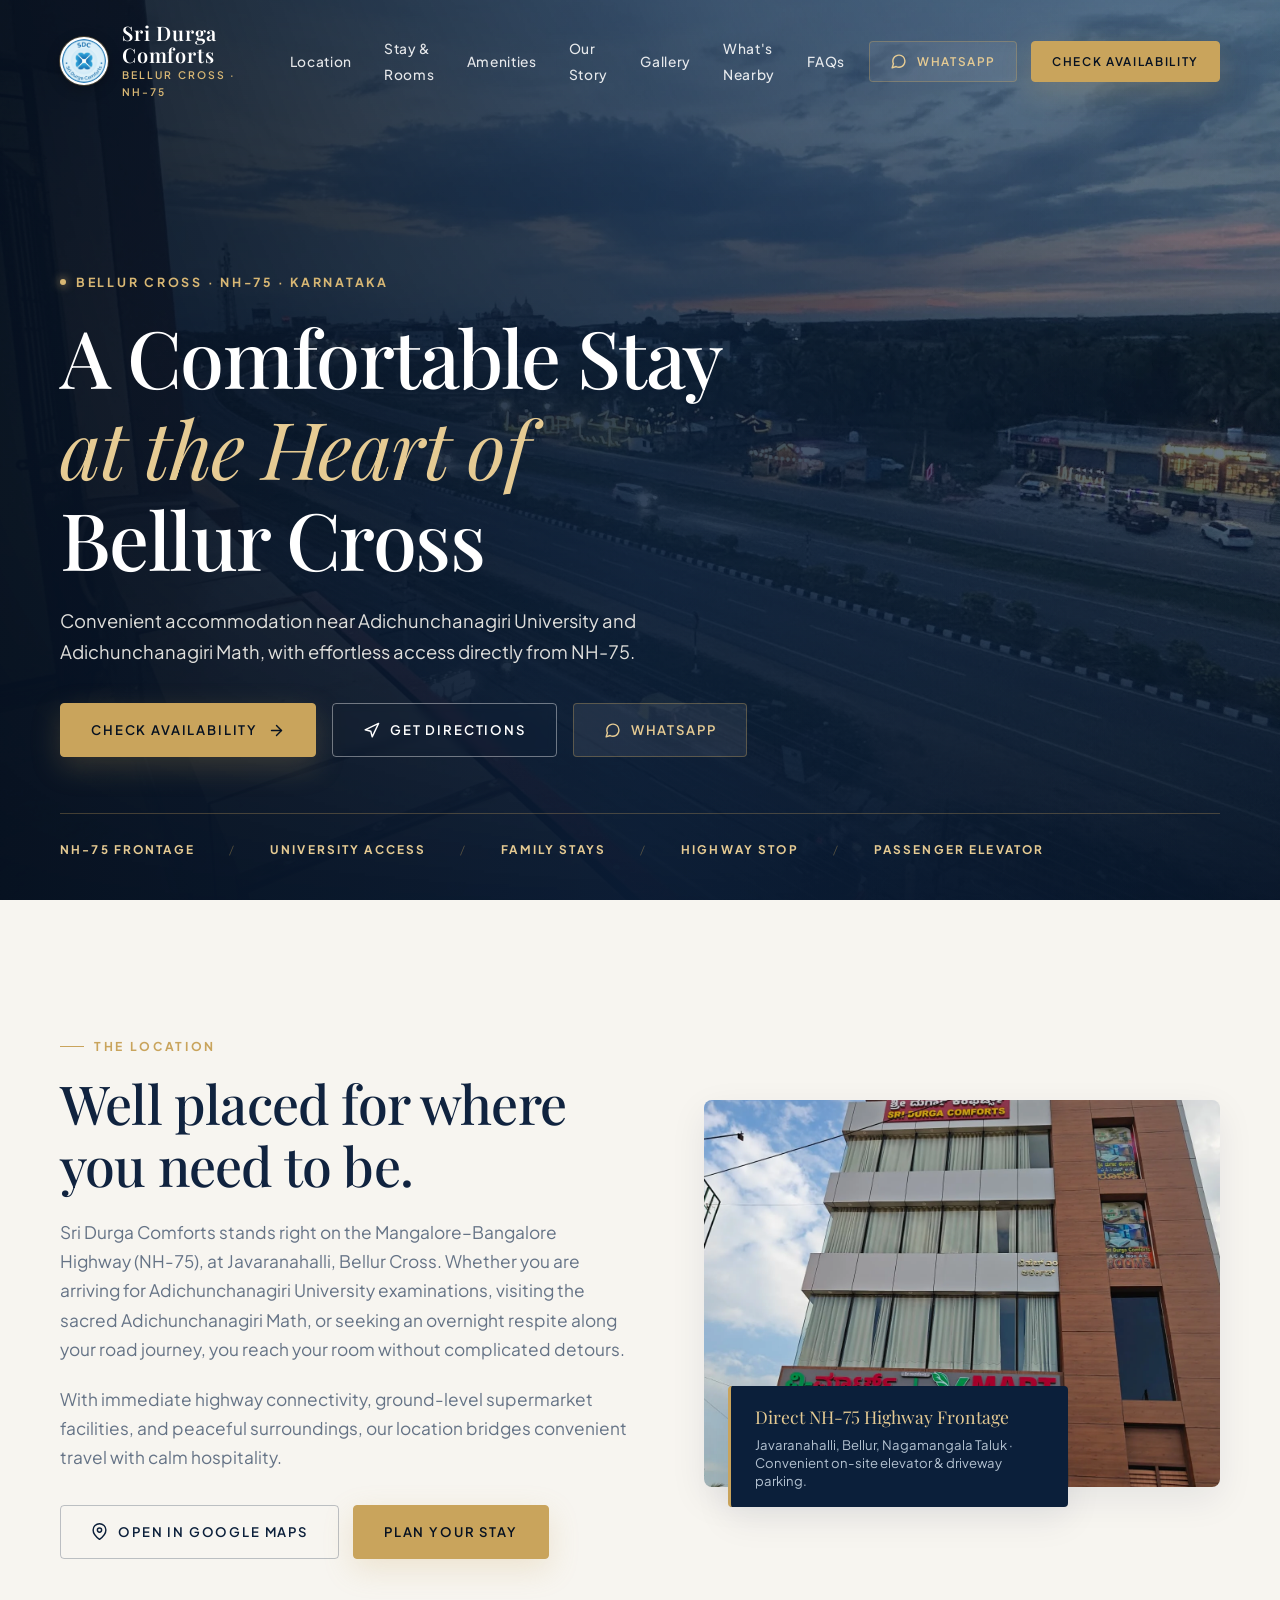
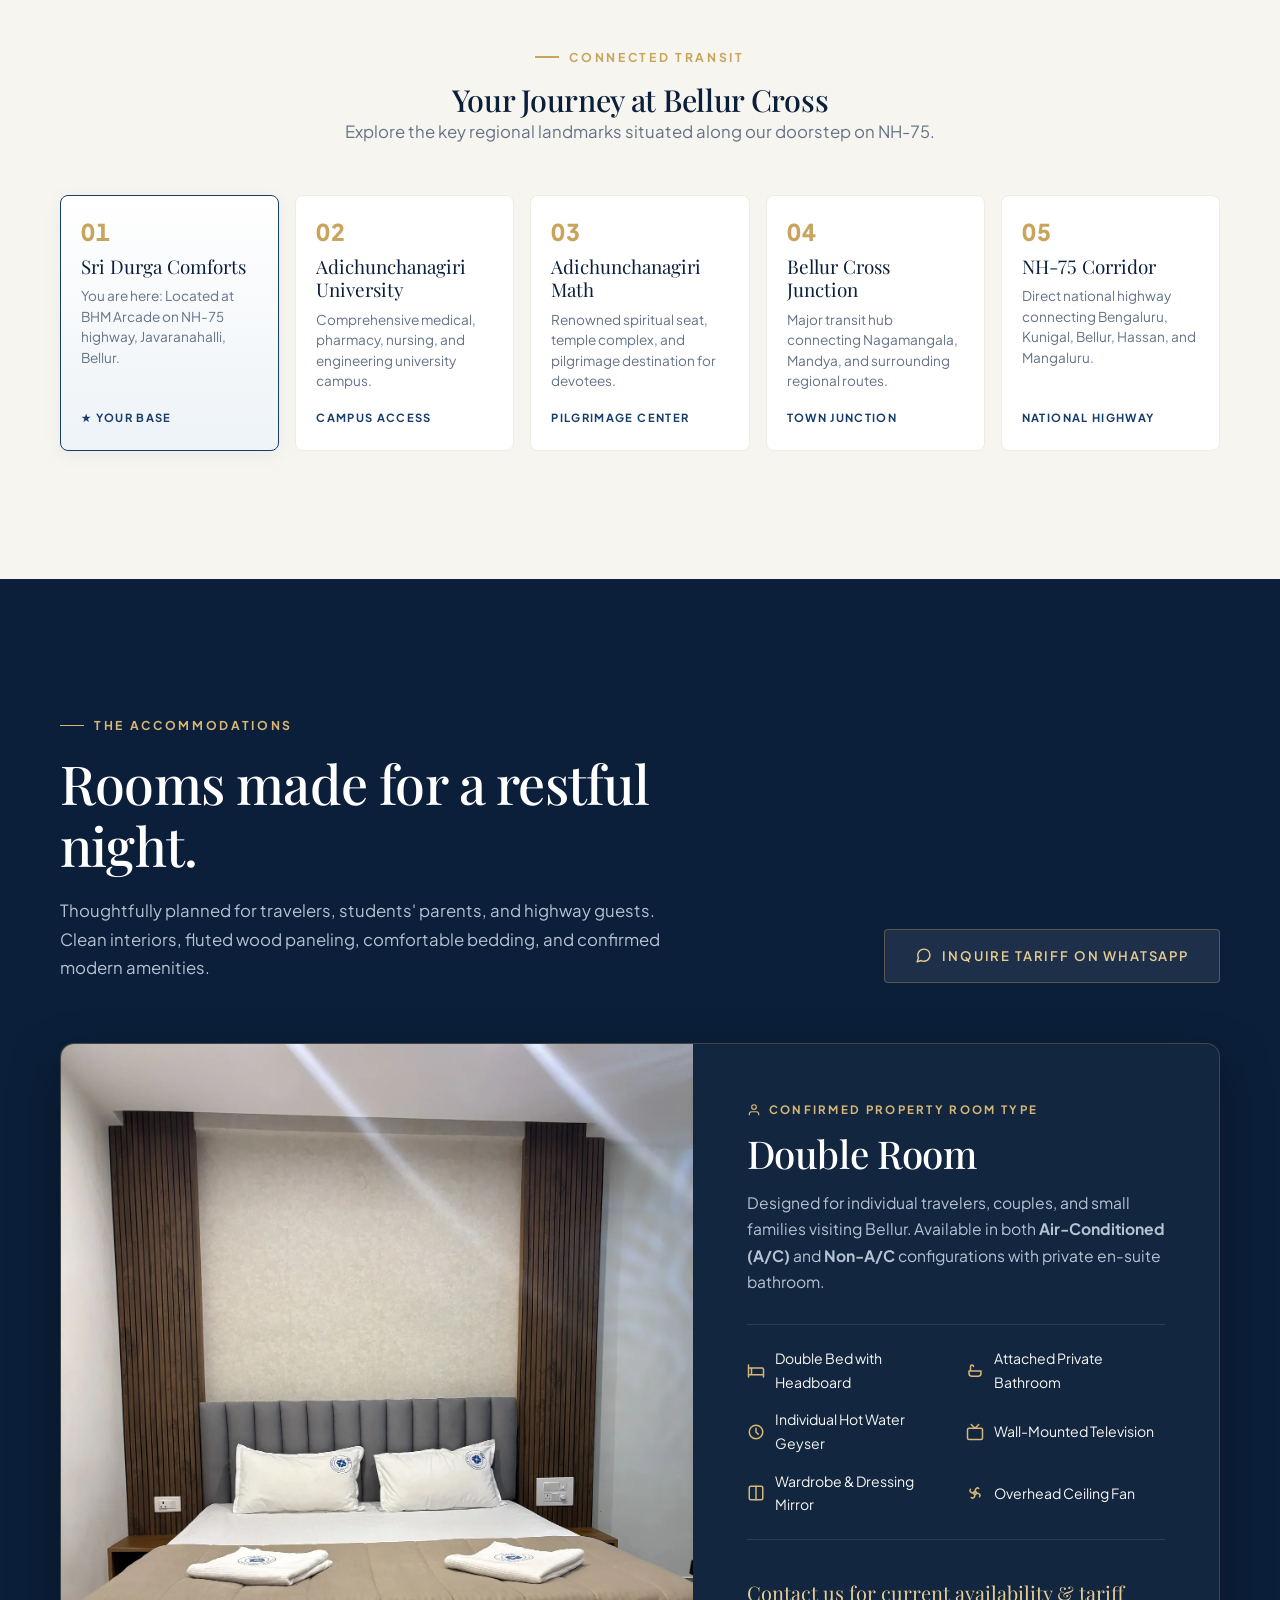
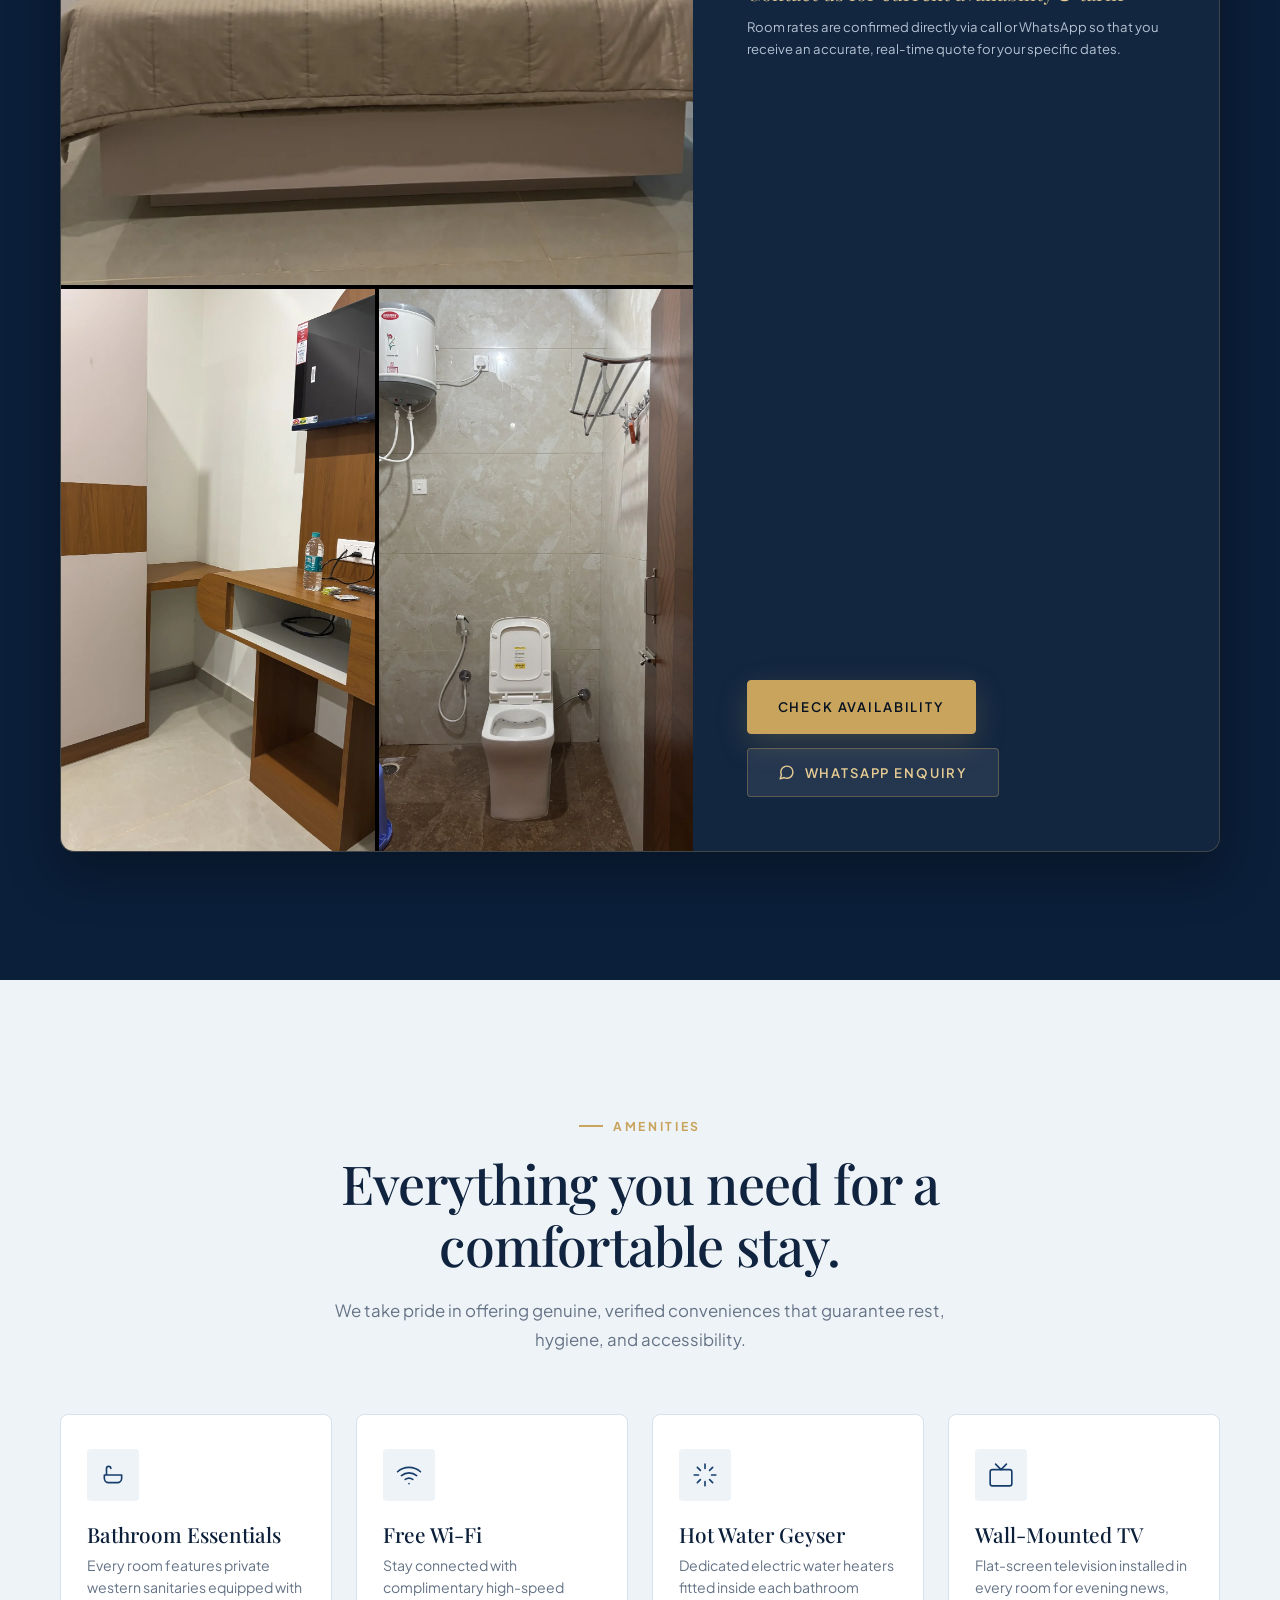
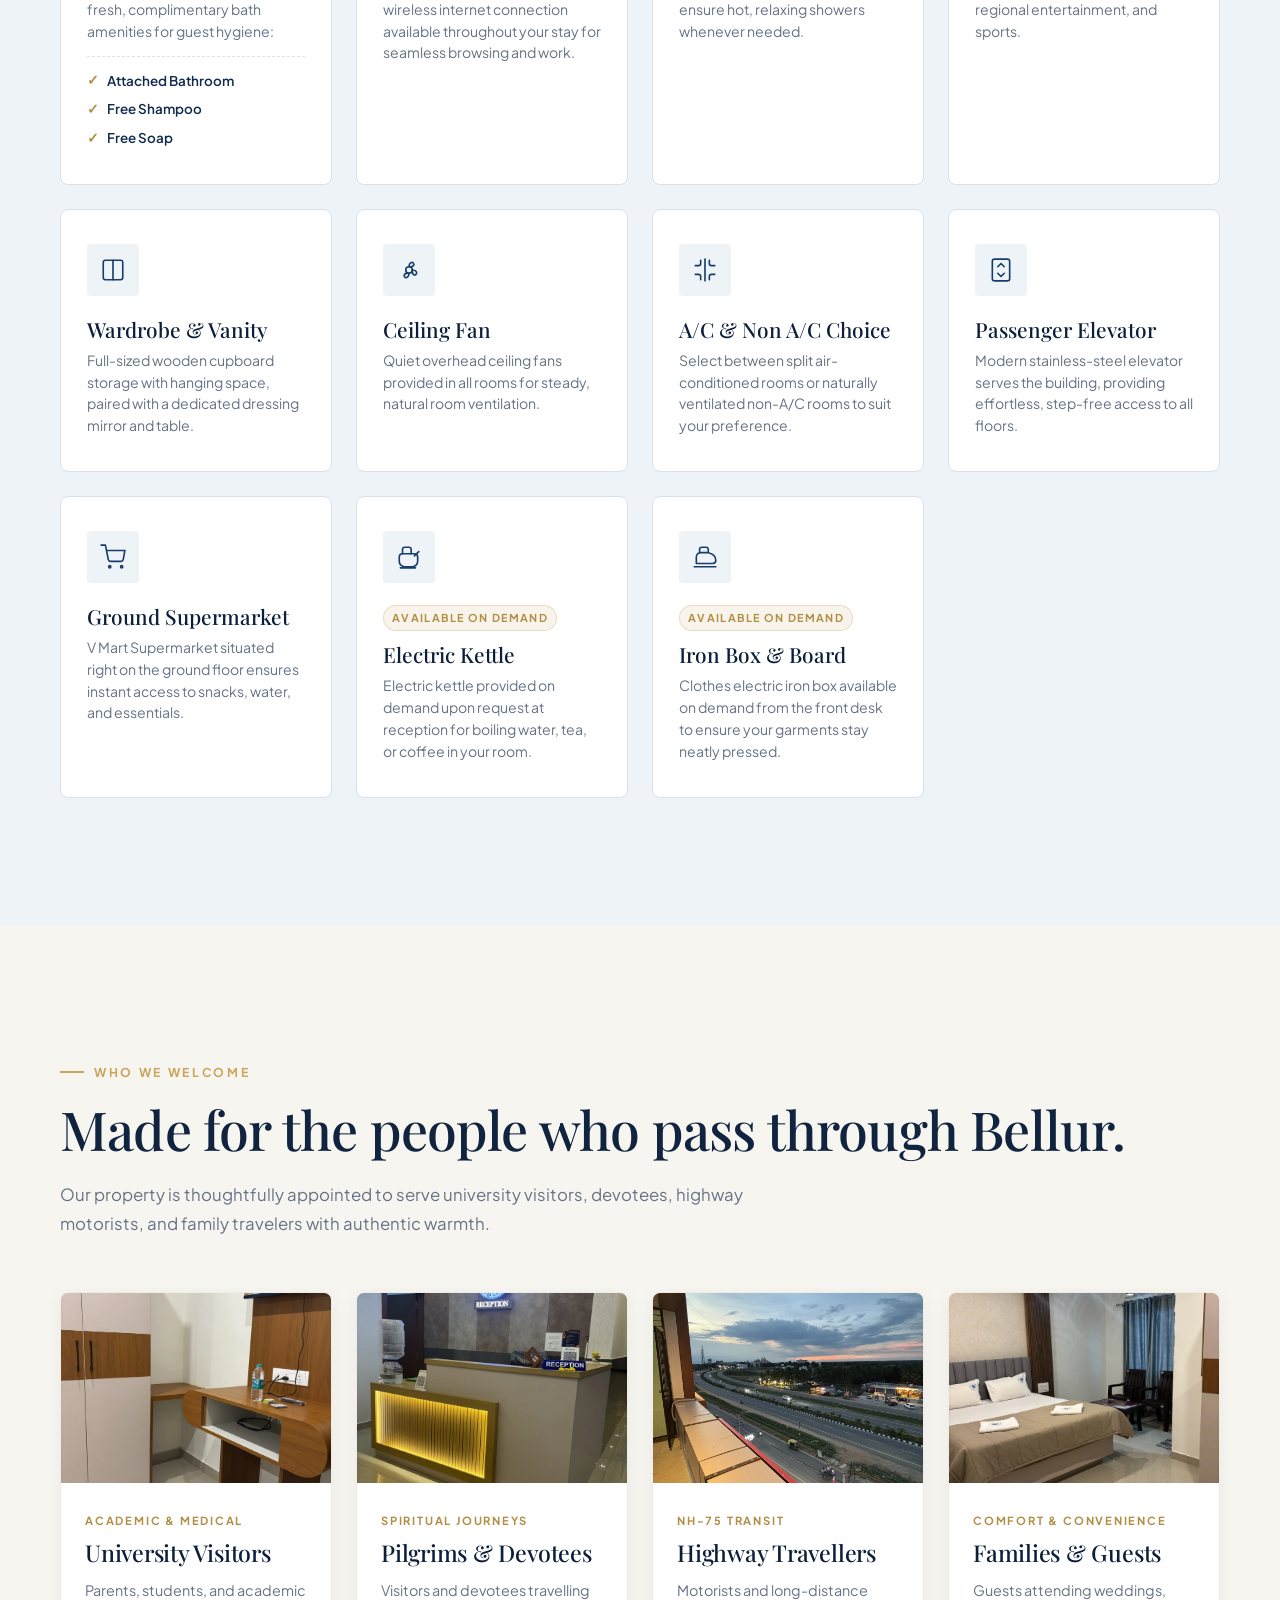
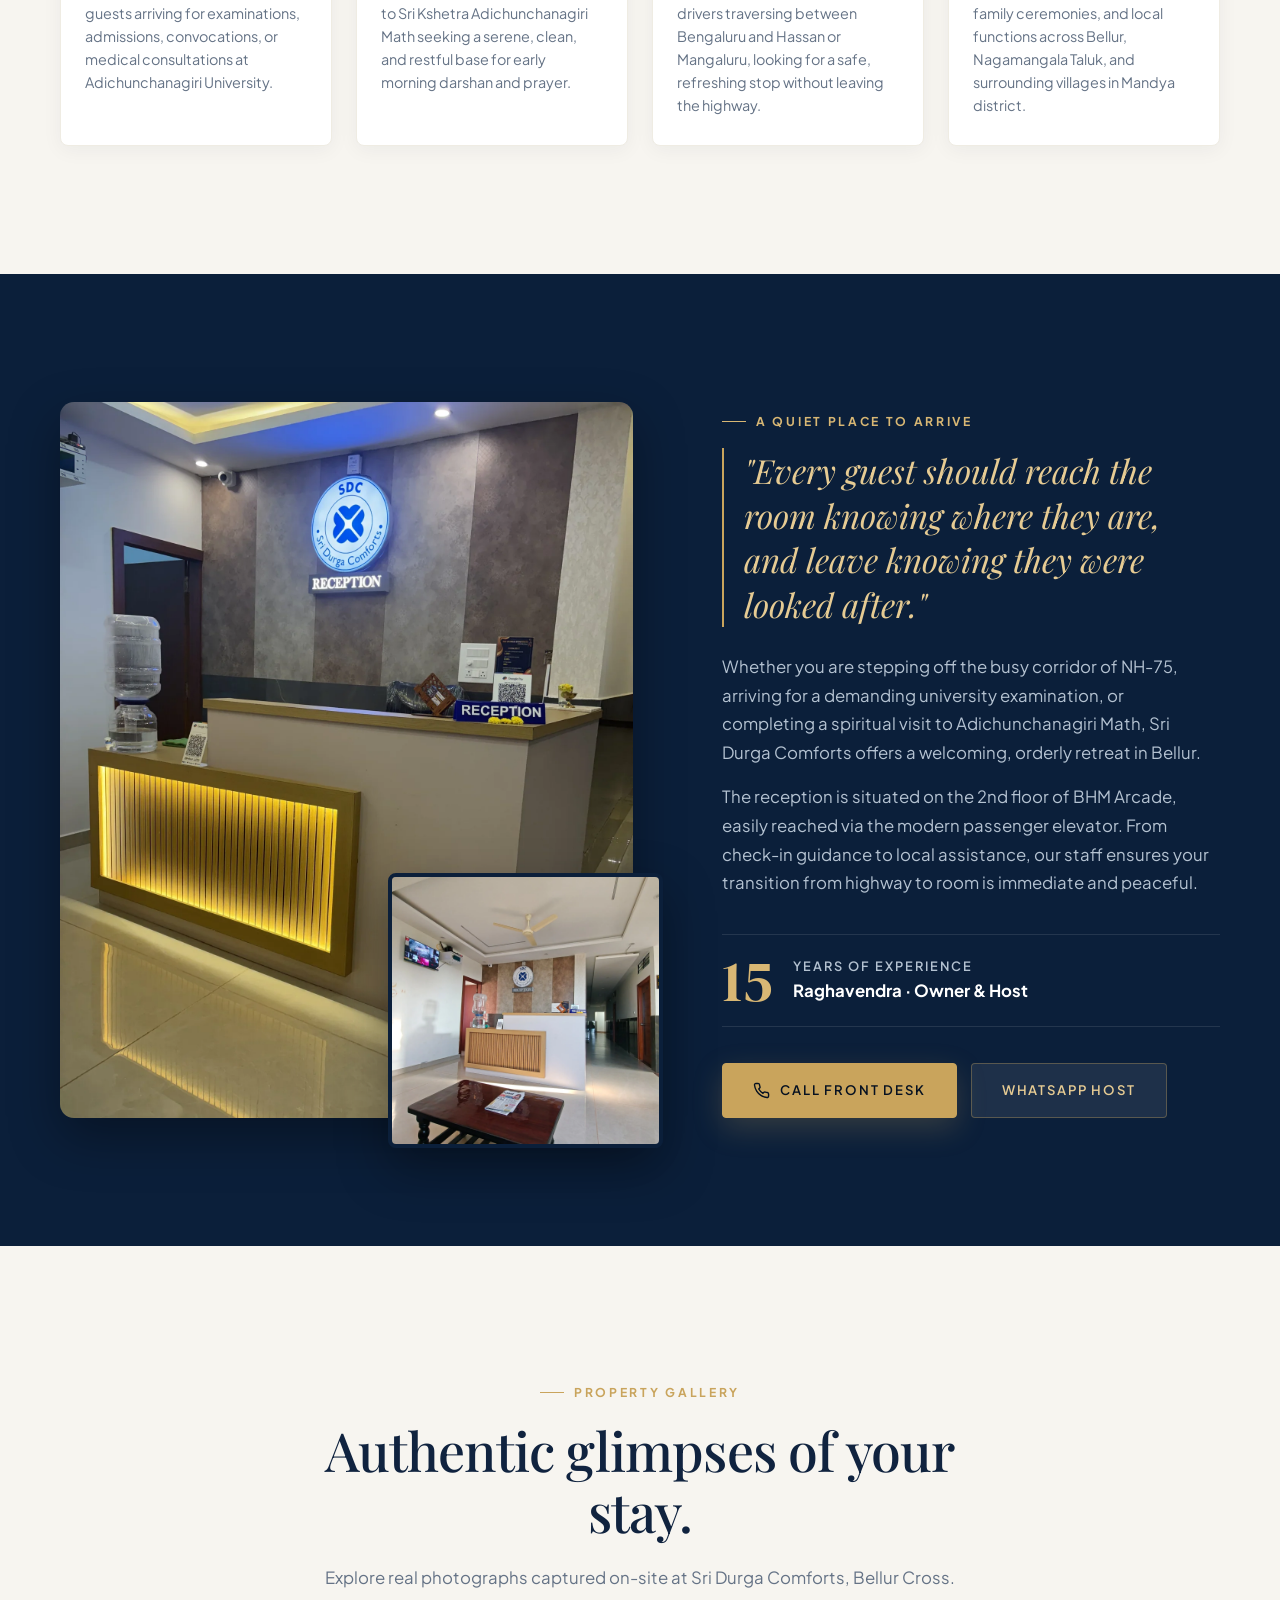
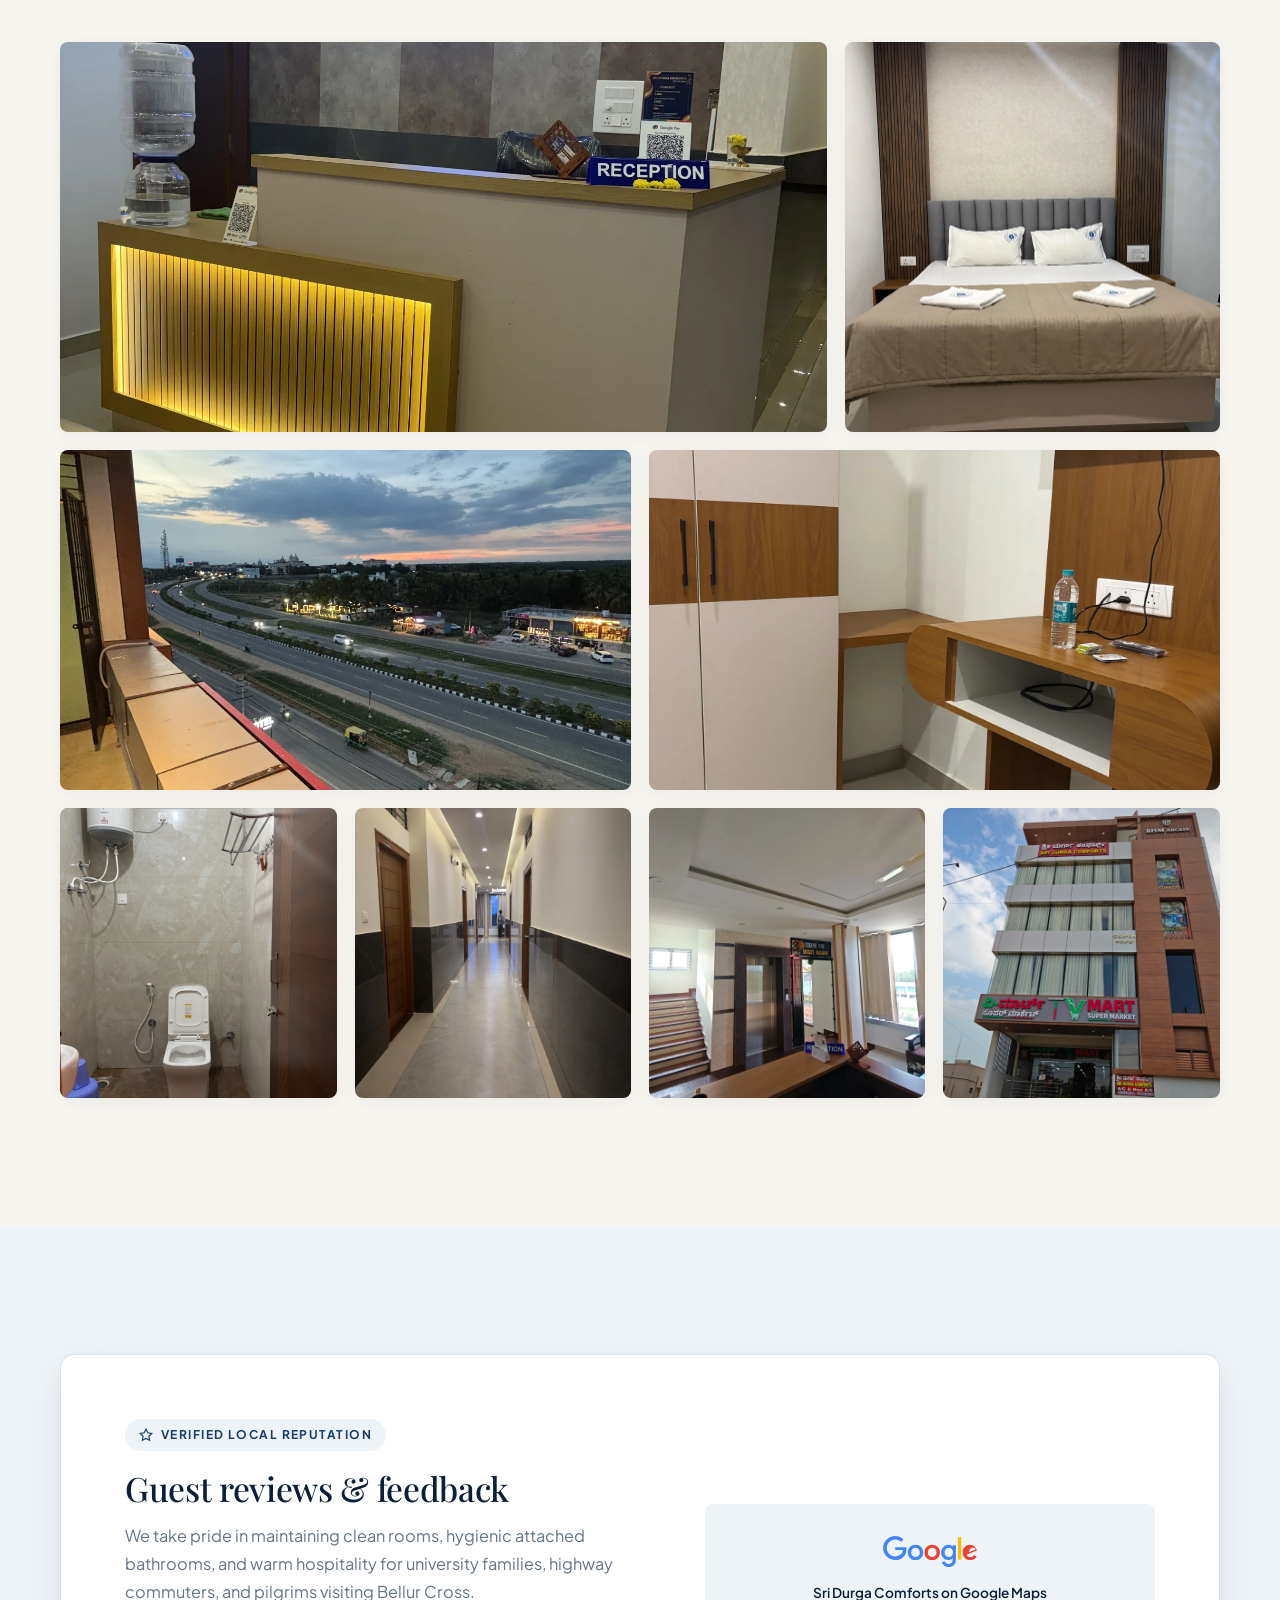
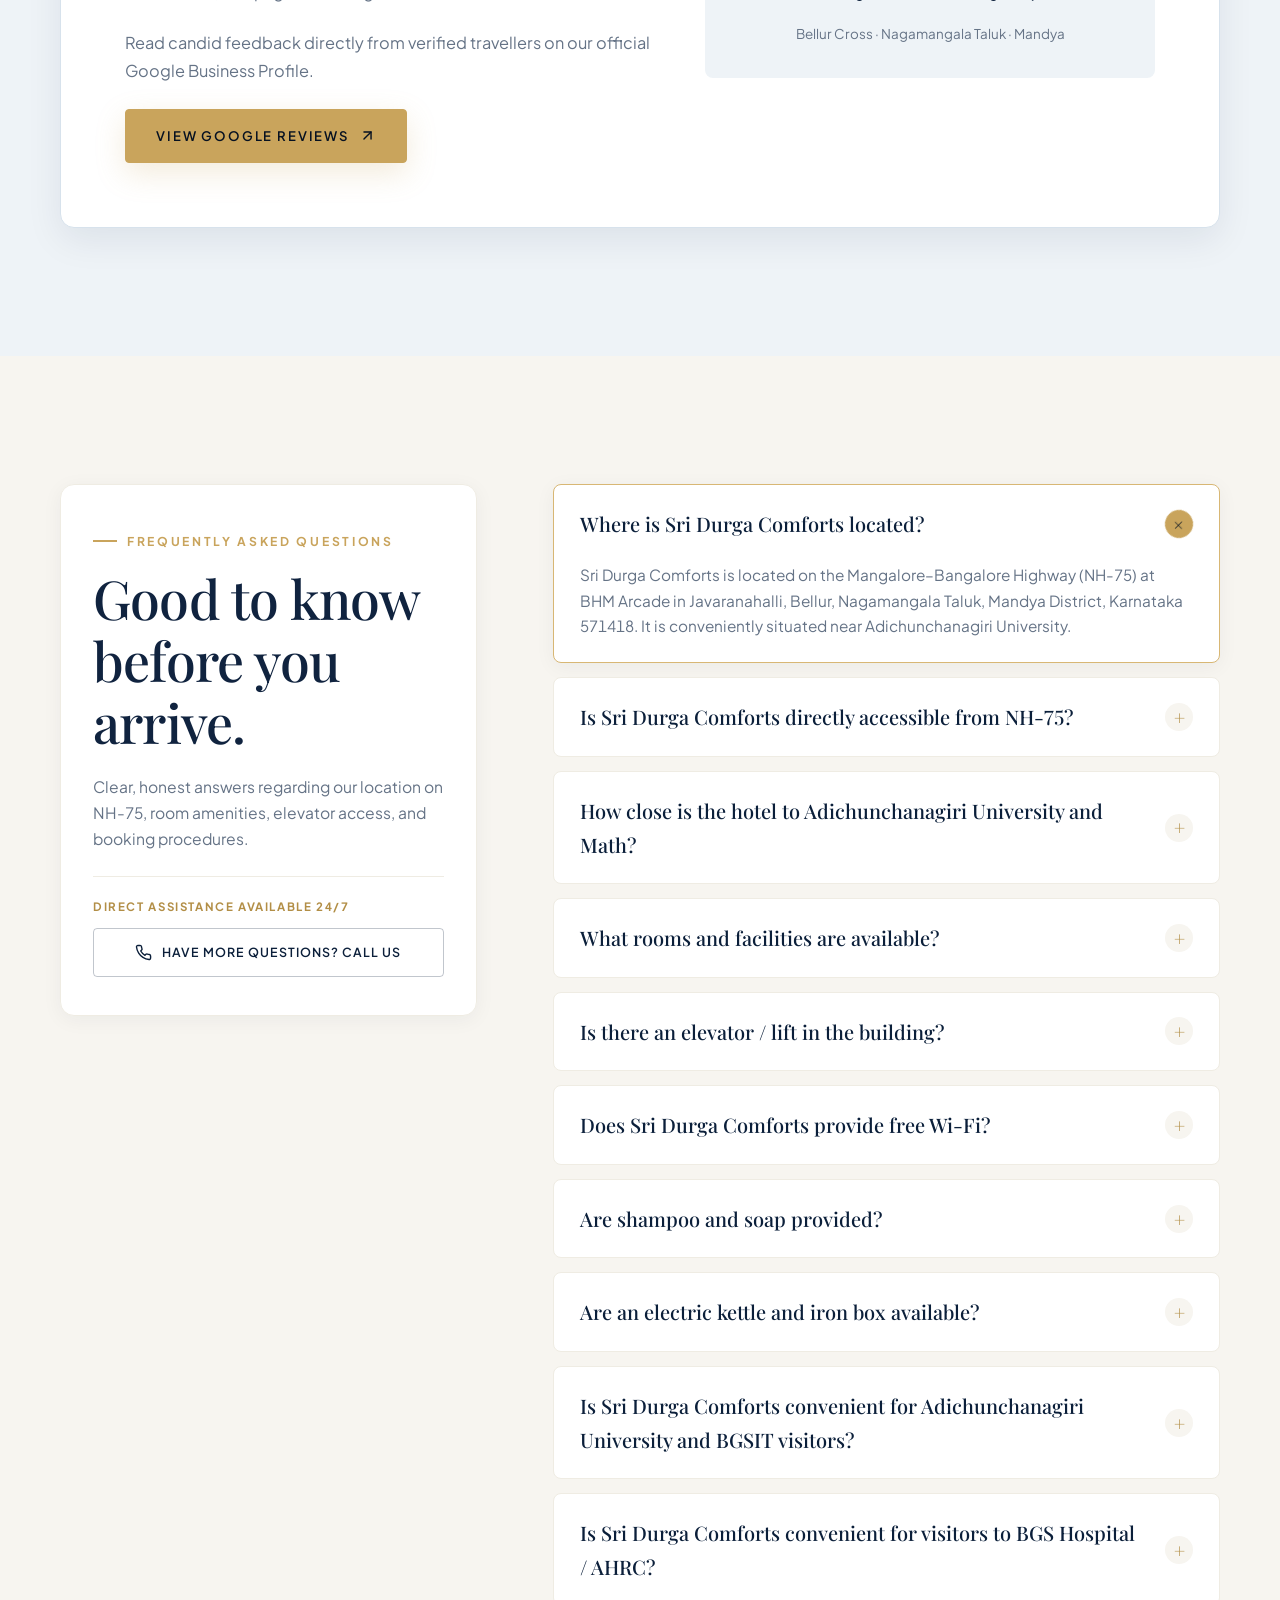
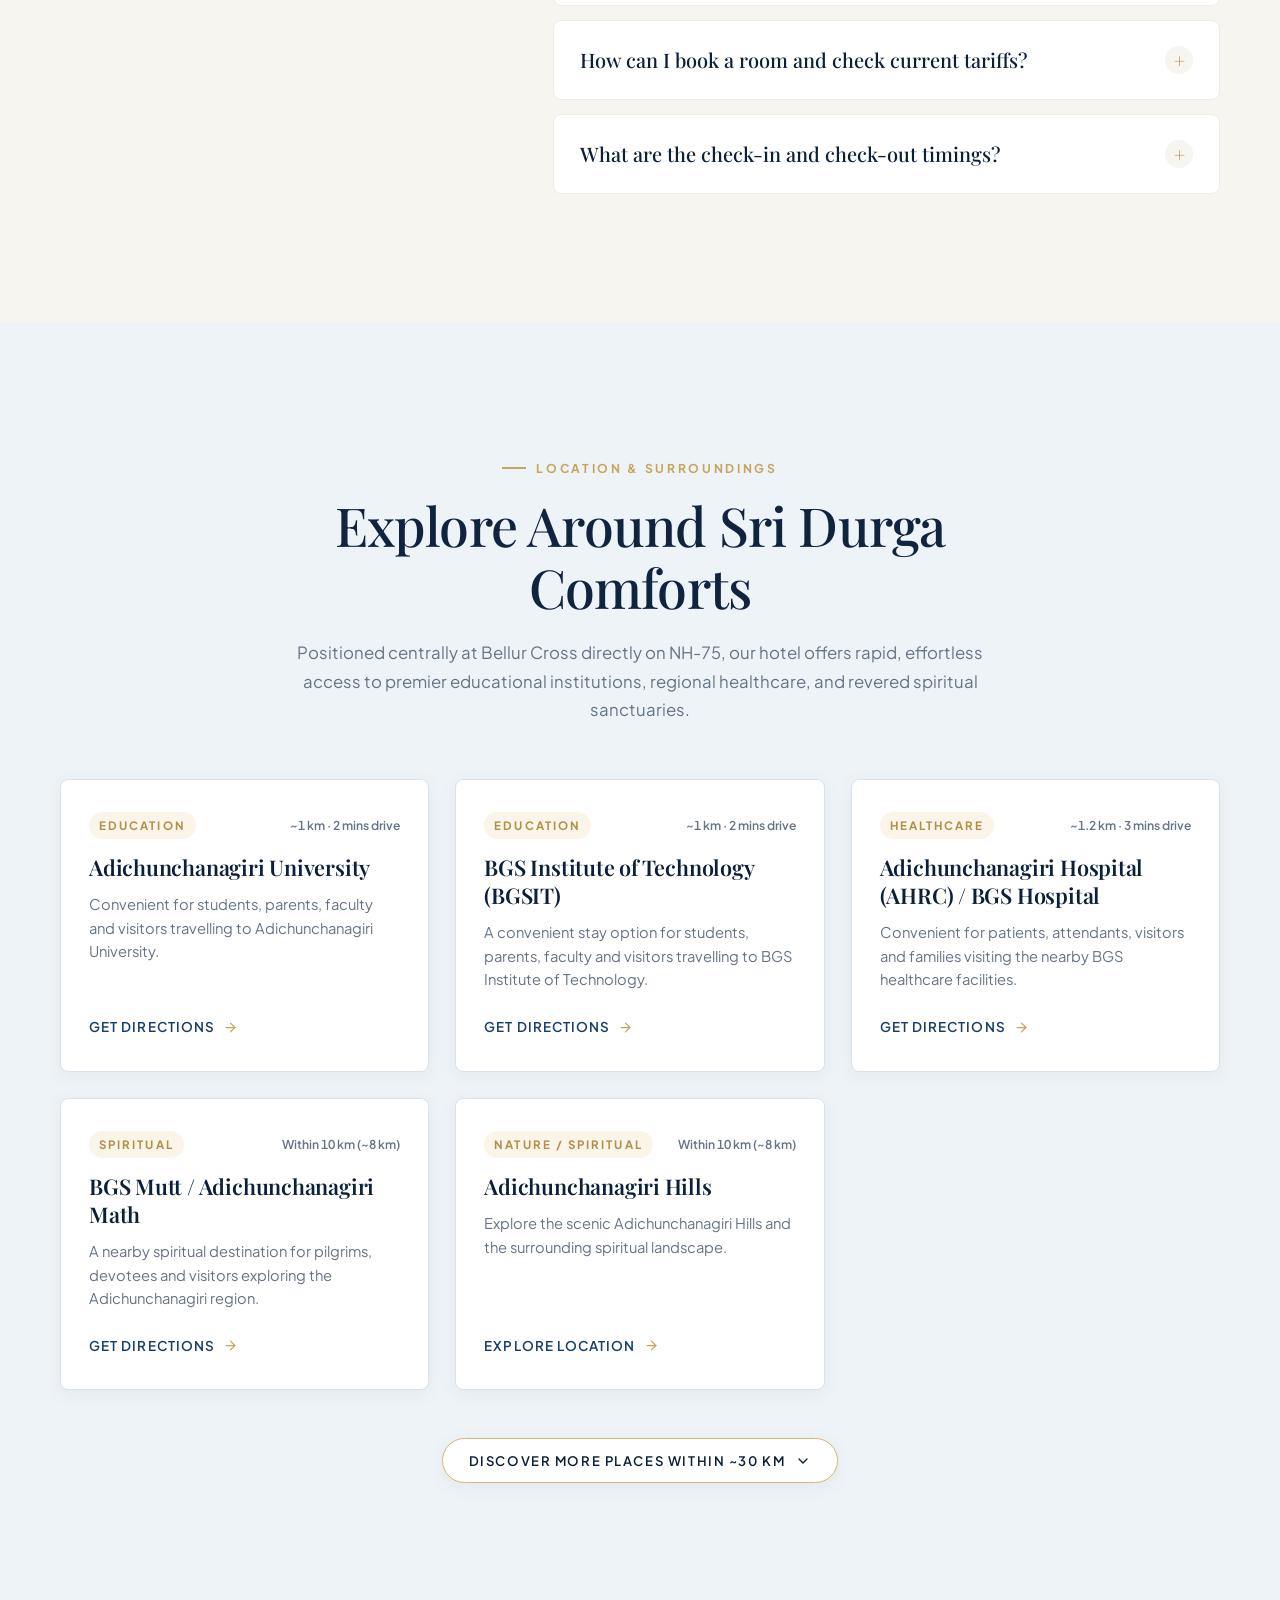
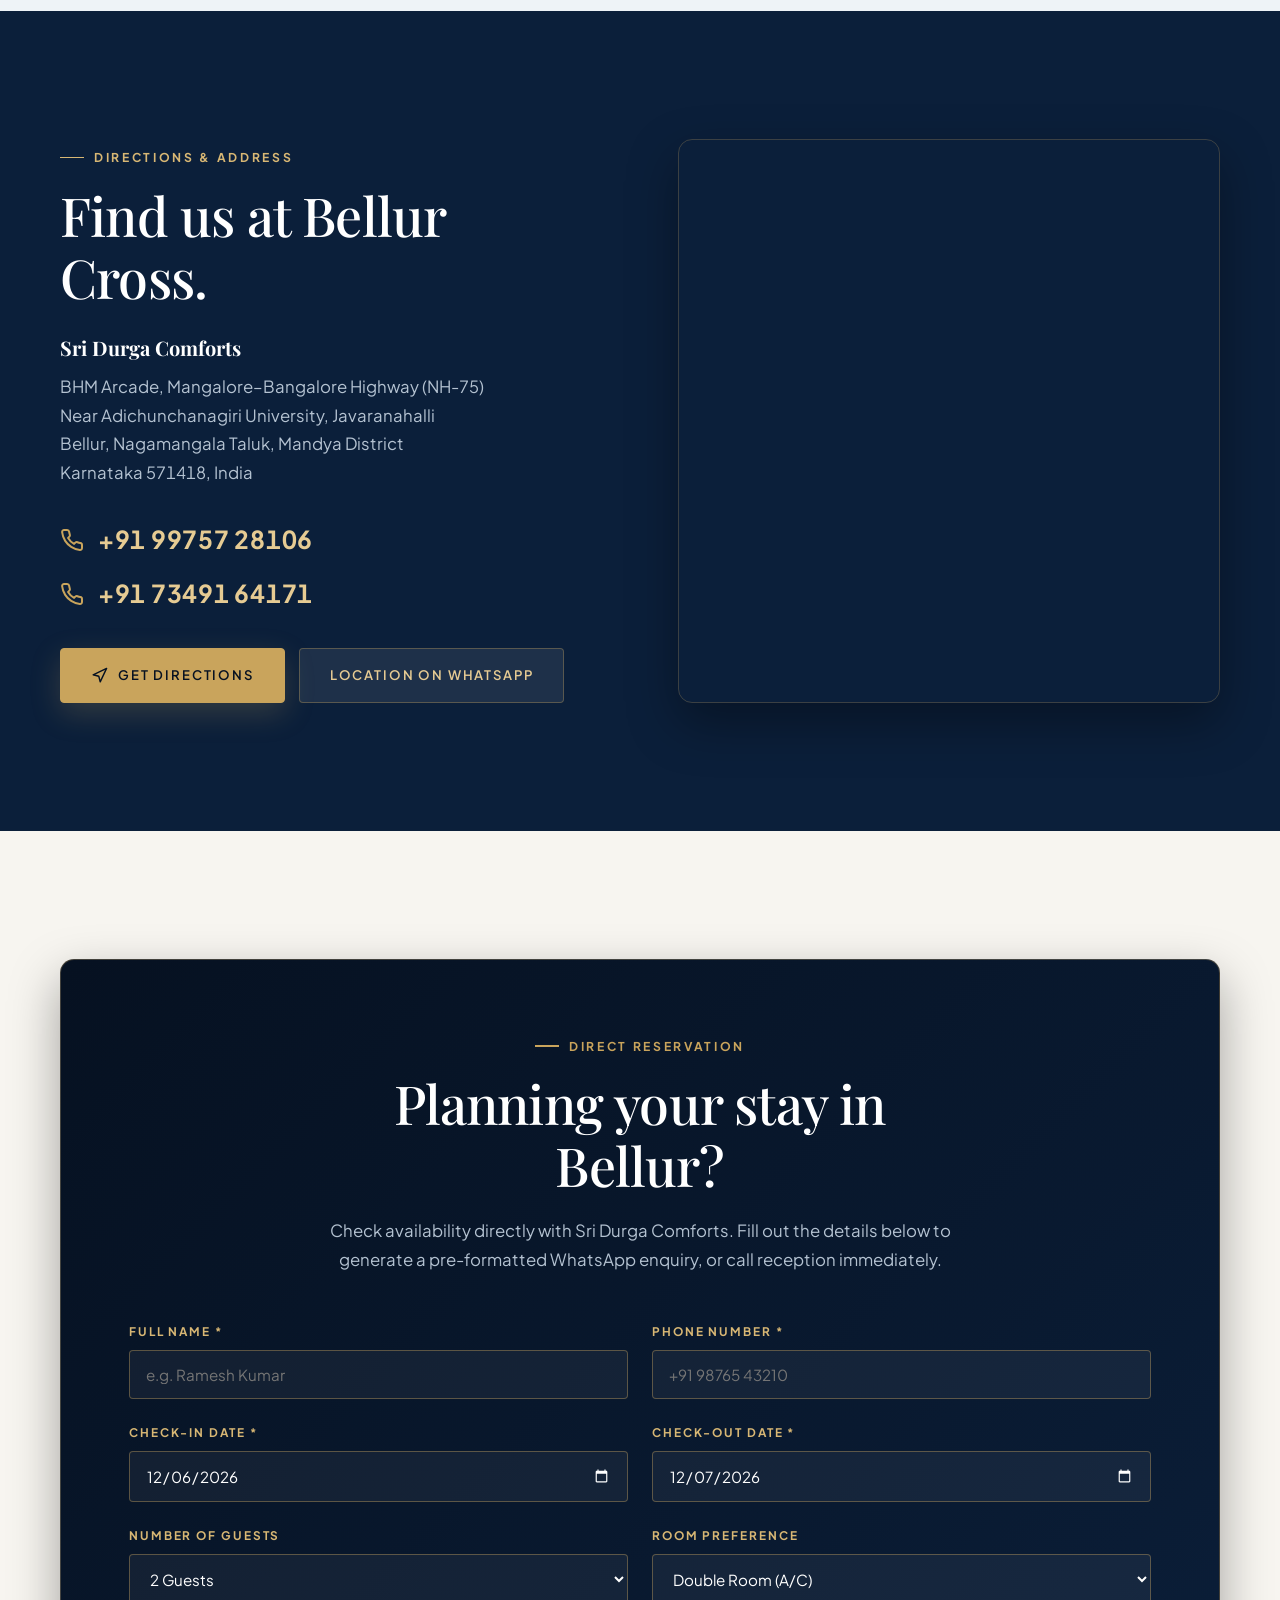
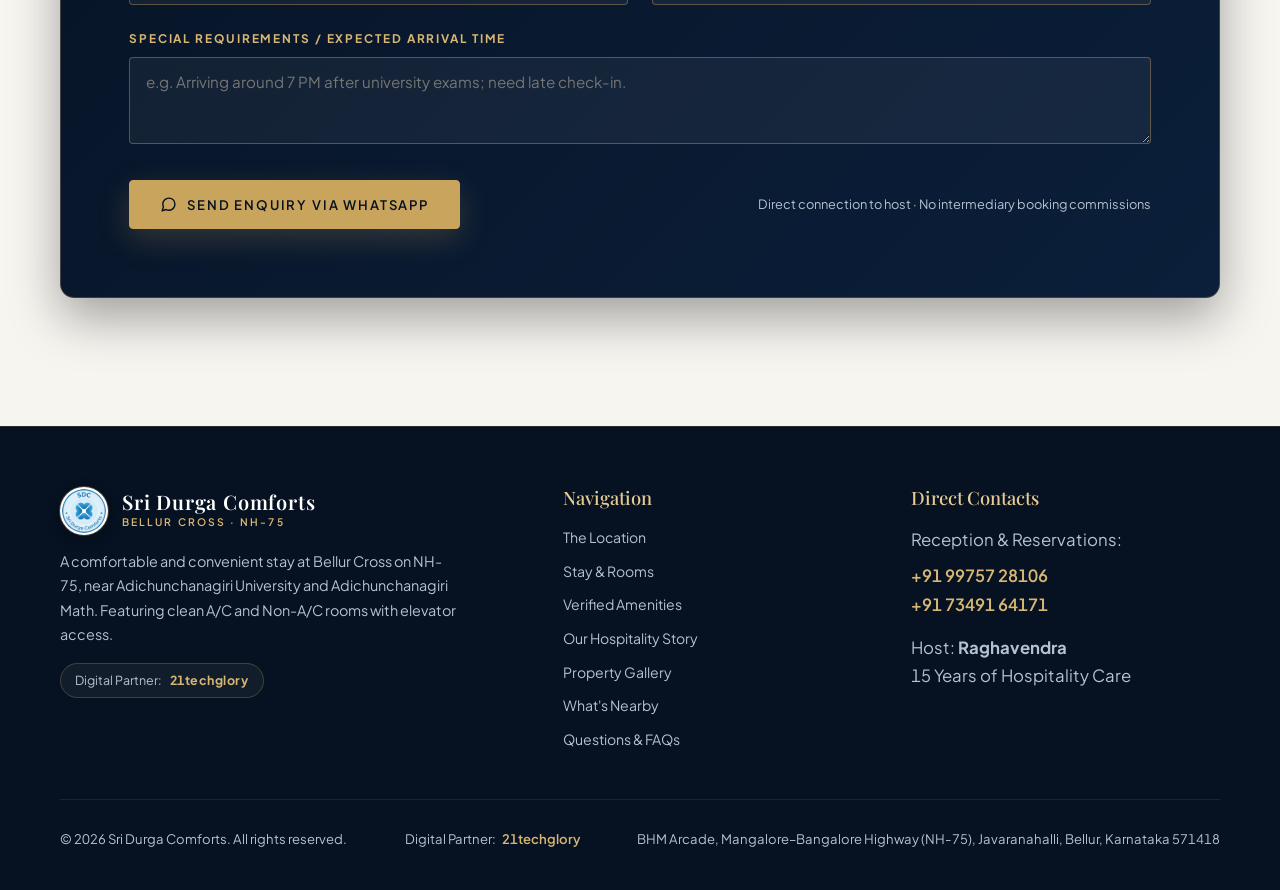
==== commit a09d4768: "Add on-demand kettle and iron amenities, fix mobile FAQ overlap and align number typography" ====
--- a/index.html
+++ b/index.html
@@ -38,7 +38,7 @@
   <link rel="apple-touch-icon" sizes="180x180" href="apple-touch-icon.png">
 
   <!-- Stylesheet -->
-  <link rel="stylesheet" href="assets/css/styles.css?v=2.1">
+  <link rel="stylesheet" href="assets/css/styles.css?v=2.2">
 
   <!-- Preload Critical Hero Image -->
   <link rel="preload" as="image" href="assets/images/hero-highway-dusk.webp" type="image/webp">
@@ -92,6 +92,16 @@
           },
           {
             "@type": "LocationFeatureSpecification",
+            "name": "Electric Kettle (Available on Demand)",
+            "value": true
+          },
+          {
+            "@type": "LocationFeatureSpecification",
+            "name": "Iron Box (Available on Demand)",
+            "value": true
+          },
+          {
+            "@type": "LocationFeatureSpecification",
             "name": "Flat-Screen Television",
             "value": true
           },
@@ -143,6 +153,14 @@
             "acceptedAnswer": {
               "@type": "Answer",
               "text": "Yes, complimentary Free Shampoo and Free Soap are provided in every attached bathroom for personal hygiene and comfort."
+            }
+          },
+          {
+            "@type": "Question",
+            "name": "Are an electric kettle and iron box available?",
+            "acceptedAnswer": {
+              "@type": "Answer",
+              "text": "Yes, an electric kettle for hot water, tea, or coffee, and an electric iron box for clothes pressing are available on demand upon request at the front desk."
             }
           },
           {
@@ -612,6 +630,26 @@
           <h4>Ground Supermarket</h4>
           <p>V Mart Supermarket situated right on the ground floor ensures instant access to snacks, water, and essentials.</p>
         </div>
+
+        <!-- 10. Electric Kettle (On Demand) -->
+        <div class="amenity-card">
+          <div class="amenity-icon-wrap">
+            <svg viewBox="0 0 24 24" fill="none" stroke="currentColor" stroke-width="2" stroke-linecap="round" stroke-linejoin="round" aria-hidden="true"><path d="M6 9h11a3 3 0 0 1 3 3v4a5 5 0 0 1-5 5H8a5 5 0 0 1-5-5v-4a3 3 0 0 1 3-3z"/><path d="M6 9V5a2 2 0 0 1 2-2h4a2 2 0 0 1 2 2v4"/><path d="M17 11l4-4"/><line x1="4" y1="22" x2="18" y2="22"/></svg>
+          </div>
+          <span class="amenity-badge">Available On Demand</span>
+          <h4>Electric Kettle</h4>
+          <p>Electric kettle provided on demand upon request at reception for boiling water, tea, or coffee in your room.</p>
+        </div>
+
+        <!-- 11. Iron Box (On Demand) -->
+        <div class="amenity-card">
+          <div class="amenity-icon-wrap">
+            <svg viewBox="0 0 24 24" fill="none" stroke="currentColor" stroke-width="2" stroke-linecap="round" stroke-linejoin="round" aria-hidden="true"><path d="M4 18h15a3 3 0 0 0 3-3c0-3.5-3-6-7-7H8a4 4 0 0 0-4 4v6z"/><path d="M7 8V5a2 2 0 0 1 2-2h4a2 2 0 0 1 2 2v2"/><line x1="2" y1="21" x2="22" y2="21"/></svg>
+          </div>
+          <span class="amenity-badge">Available On Demand</span>
+          <h4>Iron Box &amp; Board</h4>
+          <p>Clothes electric iron box available on demand from the front desk to ensure your garments stay neatly pressed.</p>
+        </div>
       </div>
     </div>
   </section>
@@ -890,12 +928,14 @@
         <div class="faq-intro-col">
           <span class="eyebrow">Frequently Asked Questions</span>
           <h2>Good to know before you arrive.</h2>
-          <p>
+          <p class="faq-intro-desc">
             Clear, honest answers regarding our location on NH-75, room amenities, elevator access, and booking procedures.
           </p>
-          <div style="margin-top: 28px;">
-            <a href="tel:+919975728106" class="btn btn--outline-navy">
-              Have More Questions? Call Us
+          <div class="faq-contact-cta">
+            <span class="faq-contact-sub">Direct Assistance Available 24/7</span>
+            <a href="tel:+919975728106" class="btn btn--outline-navy faq-call-btn">
+              <svg viewBox="0 0 24 24" width="16" height="16" fill="none" stroke="currentColor" stroke-width="2" stroke-linecap="round" stroke-linejoin="round" aria-hidden="true"><path d="M22 16.92v3a2 2 0 0 1-2.18 2 19.79 19.79 0 0 1-8.63-3.07 19.5 19.5 0 0 1-6-6 19.79 19.79 0 0 1-3.07-8.67A2 2 0 0 1 4.11 2h3a2 2 0 0 1 2 1.72 12.84 12.84 0 0 0 .7 2.81 2 2 0 0 1-.45 2.11L8.09 9.91a16 16 0 0 0 6 6l1.27-1.27a2 2 0 0 1 2.11-.45 12.84 12.84 0 0 0 2.81.7A2 2 0 0 1 22 16.92z"></path></svg>
+              <span>Have More Questions? Call Us</span>
             </a>
           </div>
         </div>
@@ -975,6 +1015,17 @@
             </summary>
             <div class="faq-answer">
               Yes, complimentary Free Shampoo and Free Soap are provided in every attached bathroom for personal hygiene and comfort.
+            </div>
+          </details>
+
+          <!-- FAQ 8: Kettle & Iron Box on Demand -->
+          <details class="faq-item">
+            <summary class="faq-question">
+              <span>Are an electric kettle and iron box available?</span>
+              <span class="faq-icon" aria-hidden="true">+</span>
+            </summary>
+            <div class="faq-answer">
+              Yes. An electric kettle for boiling water, tea, or coffee, and an electric iron box with board for clothes pressing are available on demand upon request at our reception desk.
             </div>
           </details>
 
--- a/assets/css/styles.css
+++ b/assets/css/styles.css
@@ -84,6 +84,9 @@
   font-size: 16px;
   line-height: 1.68;
   font-weight: 400;
+  font-variant-numeric: lining-nums tabular-nums;
+  -webkit-font-feature-settings: "lnum" 1, "tnum" 1;
+  font-feature-settings: "lnum" 1, "tnum" 1;
   -webkit-font-smoothing: antialiased;
   -moz-osx-font-smoothing: grayscale;
   overflow-x: hidden;
@@ -121,6 +124,9 @@
   font-weight: 500;
   line-height: 1.15;
   color: var(--text-primary);
+  font-variant-numeric: lining-nums tabular-nums;
+  -webkit-font-feature-settings: "lnum" 1, "tnum" 1;
+  font-feature-settings: "lnum" 1, "tnum" 1;
 }
 
 h1 {
@@ -752,8 +758,13 @@
 }
 
 .journey-step__number {
-  font-family: var(--font-display);
-  font-size: 1.5rem;
+  font-family: var(--font-body);
+  font-weight: 800;
+  font-size: 1.45rem;
+  letter-spacing: 0.04em;
+  font-variant-numeric: lining-nums tabular-nums;
+  -webkit-font-feature-settings: "lnum" 1, "tnum" 1;
+  font-feature-settings: "lnum" 1, "tnum" 1;
   color: var(--gold-500);
   line-height: 1;
   margin-bottom: 12px;
@@ -941,7 +952,7 @@
 
 .amenities-grid {
   display: grid;
-  grid-template-columns: repeat(4, 1fr);
+  grid-template-columns: repeat(auto-fill, minmax(260px, 1fr));
   gap: 24px;
 }
 
@@ -1028,6 +1039,23 @@
   color: var(--gold-600);
   font-weight: 700;
   font-size: 0.85rem;
+}
+
+.amenity-badge {
+  display: inline-block;
+  font-size: 0.68rem;
+  font-weight: 700;
+  letter-spacing: 0.12em;
+  text-transform: uppercase;
+  color: var(--gold-600);
+  background: rgba(201, 164, 92, 0.12);
+  border: 1px solid rgba(201, 164, 92, 0.3);
+  padding: 3px 8px;
+  border-radius: var(--radius-pill);
+  margin-bottom: 12px;
+  width: fit-content;
+  font-family: var(--font-body);
+  font-variant-numeric: lining-nums;
 }
 
 /* ==========================================================================
@@ -1489,13 +1517,58 @@
 .faq-grid {
   display: grid;
   grid-template-columns: 1fr 1.6fr;
-  gap: clamp(40px, 6vw, 90px);
+  gap: clamp(40px, 6vw, 80px);
 }
 
 .faq-intro-col {
   position: sticky;
   top: calc(var(--header-height) + 30px);
   align-self: flex-start;
+  background: var(--white);
+  border: 1px solid var(--ivory-alt);
+  border-radius: var(--radius-lg);
+  padding: clamp(28px, 4vw, 38px) clamp(22px, 3.5vw, 32px);
+  box-shadow: var(--shadow-subtle);
+  box-sizing: border-box;
+}
+
+.faq-intro-desc {
+  color: var(--text-muted);
+  font-size: 0.98rem;
+  line-height: 1.65;
+  margin-top: 14px;
+}
+
+.faq-contact-cta {
+  margin-top: 24px;
+  padding-top: 20px;
+  border-top: 1px solid var(--ivory-alt);
+  display: flex;
+  flex-direction: column;
+  gap: 12px;
+}
+
+.faq-contact-sub {
+  font-size: 0.72rem;
+  font-weight: 700;
+  letter-spacing: 0.14em;
+  text-transform: uppercase;
+  color: var(--gold-600);
+  font-family: var(--font-body);
+}
+
+.faq-call-btn {
+  display: inline-flex;
+  align-items: center;
+  justify-content: center;
+  gap: 10px;
+  width: 100%;
+  padding: 13px 20px;
+  font-size: 0.78rem;
+  letter-spacing: 0.08em;
+  font-family: var(--font-body);
+  font-variant-numeric: lining-nums tabular-nums;
+  box-sizing: border-box;
 }
 
 .faq-list {
@@ -1529,6 +1602,9 @@
   font-size: 1.25rem;
   color: var(--navy-900);
   font-weight: 500;
+  font-variant-numeric: lining-nums tabular-nums;
+  -webkit-font-feature-settings: "lnum" 1, "tnum" 1;
+  font-feature-settings: "lnum" 1, "tnum" 1;
 }
 
 .faq-question::-webkit-details-marker {
@@ -1609,8 +1685,13 @@
   align-items: center;
   gap: 14px;
   color: var(--gold-300);
-  font-family: var(--font-display);
-  font-size: 1.65rem;
+  font-family: var(--font-body);
+  font-weight: 700;
+  font-size: 1.55rem;
+  letter-spacing: 0.03em;
+  font-variant-numeric: lining-nums tabular-nums;
+  -webkit-font-feature-settings: "lnum" 1, "tnum" 1;
+  font-feature-settings: "lnum" 1, "tnum" 1;
   transition: color var(--transition-fast);
 }
 
@@ -2195,10 +2276,13 @@
 }
 
 .discount-code-value {
-  font-family: var(--font-display);
+  font-family: var(--font-body);
   font-size: 2.1rem;
-  font-weight: 700;
-  letter-spacing: 0.18em;
+  font-weight: 800;
+  letter-spacing: 0.16em;
+  font-variant-numeric: lining-nums tabular-nums;
+  -webkit-font-feature-settings: "lnum" 1, "tnum" 1;
+  font-feature-settings: "lnum" 1, "tnum" 1;
   color: var(--white);
   text-shadow: 0 0 20px rgba(201, 164, 92, 0.4);
 }
@@ -2319,6 +2403,24 @@
     grid-template-columns: 1fr;
   }
   
+  .faq-intro-col {
+    position: static !important;
+    top: auto !important;
+    align-self: auto !important;
+    margin-bottom: 24px;
+    background: var(--white);
+    border: 1px solid var(--ivory-alt);
+    border-radius: var(--radius-md);
+    padding: 24px 20px;
+    box-shadow: var(--shadow-subtle);
+    box-sizing: border-box;
+    width: 100%;
+  }
+
+  .faq-call-btn {
+    width: 100%;
+  }
+  
   .nearby-grid,
   .nearby-extended-grid {
     grid-template-columns: 1fr;
@@ -2472,6 +2574,11 @@
   }
   
   /* FAQ Touch Optimization */
+  .faq-intro-col {
+    padding: 22px 18px;
+    margin-bottom: 20px;
+  }
+
   .faq-question {
     padding: 16px 18px;
     font-size: 1.05rem;
